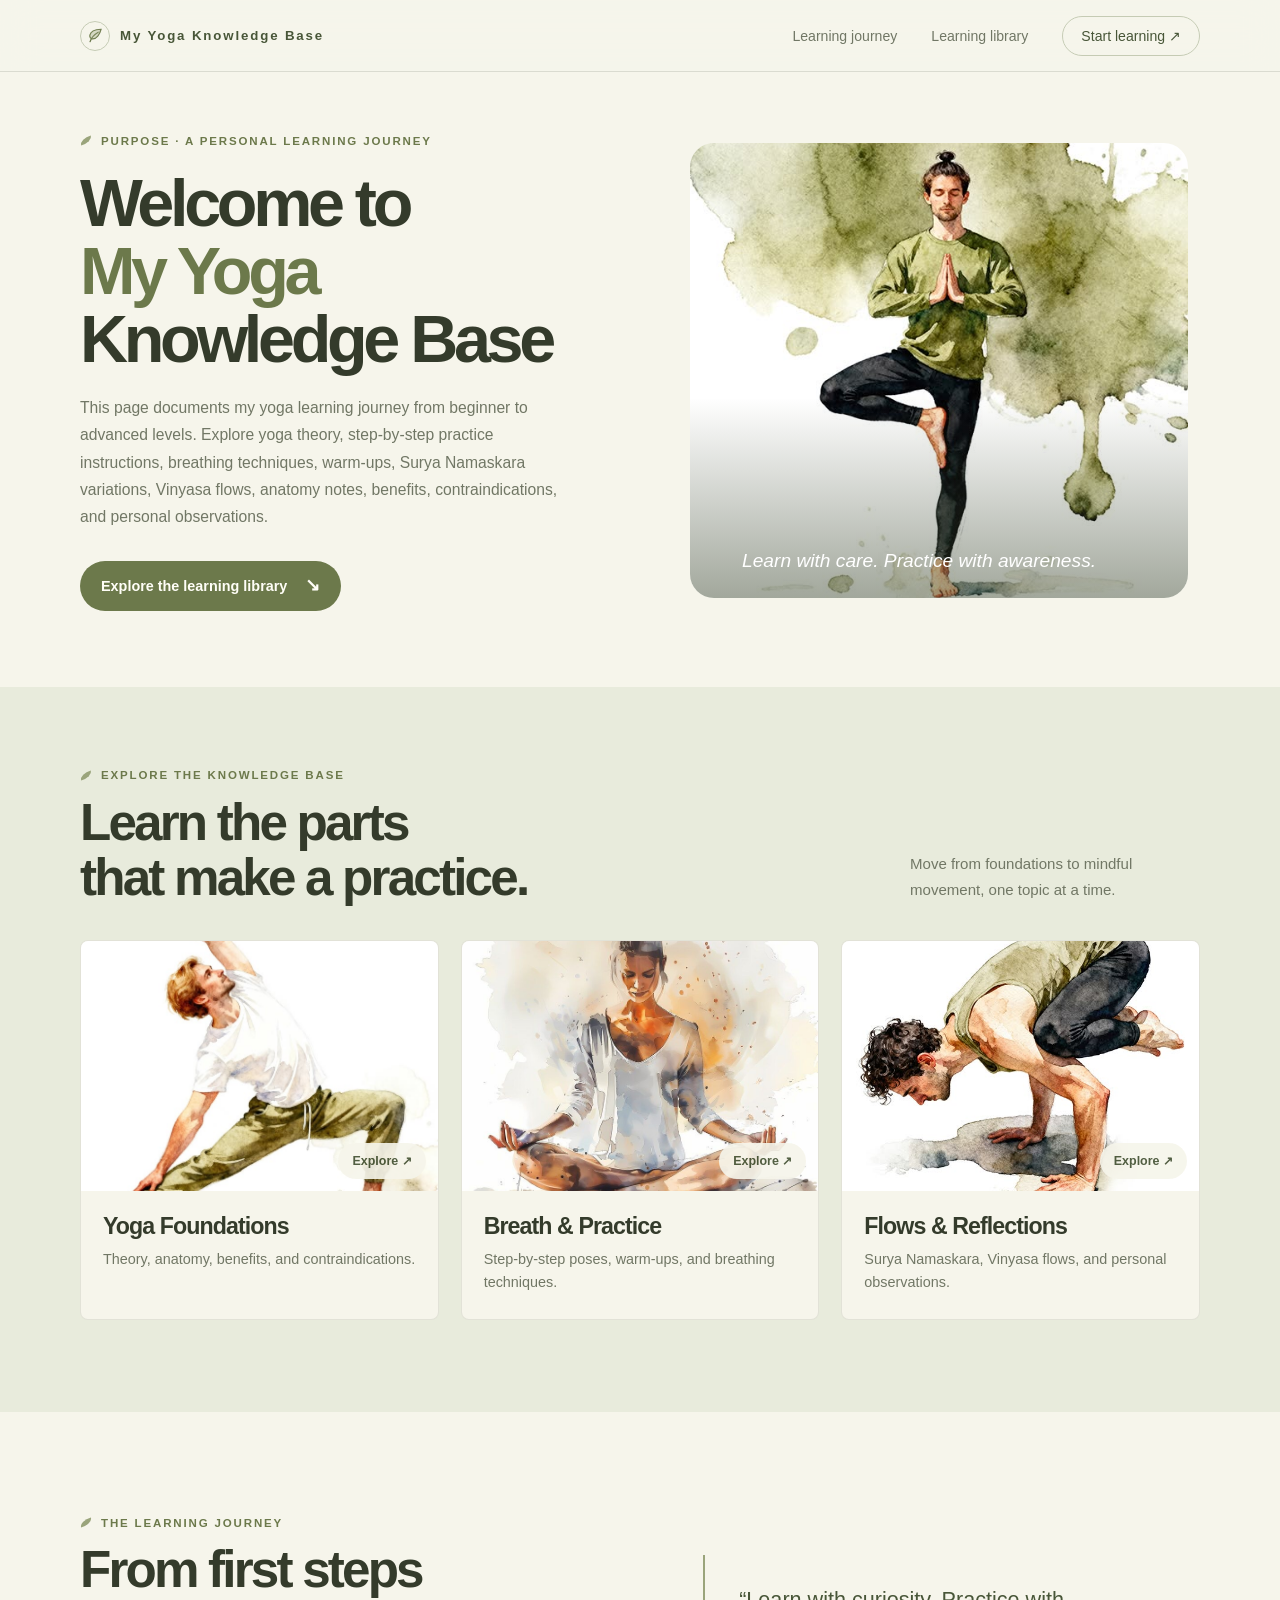
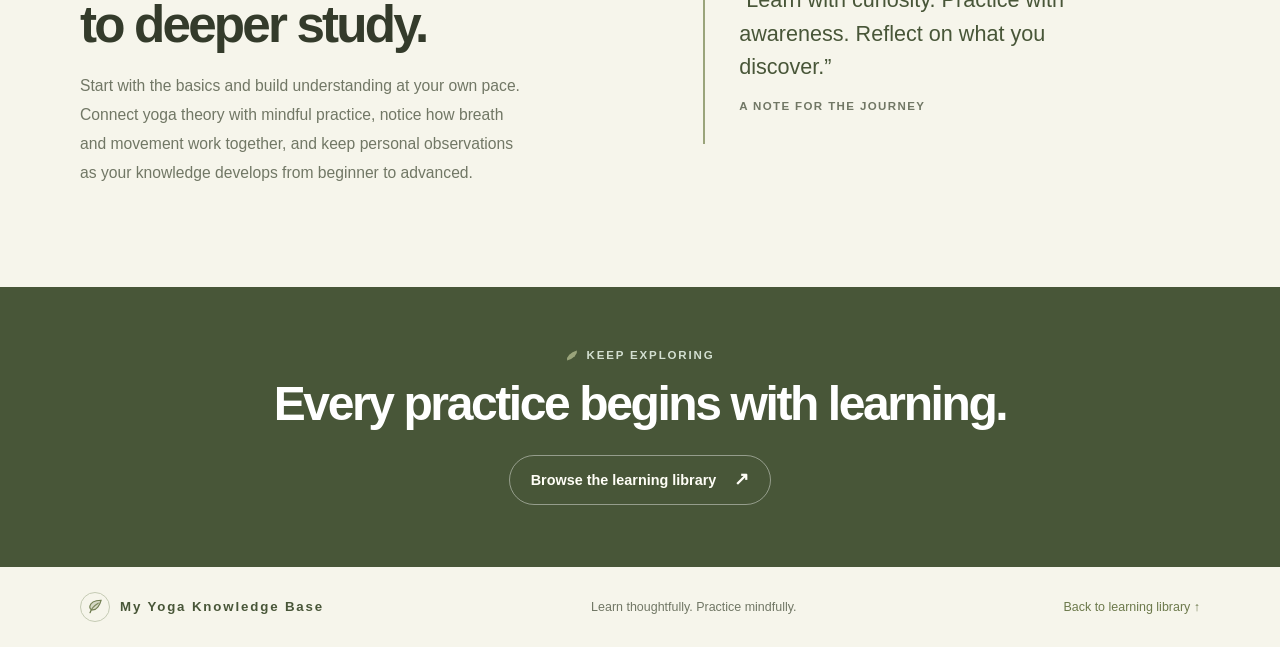
==== index.html @ be5f1015 "updated the foundation" ====
<!DOCTYPE html>
<html lang="en">
<head>
  <meta charset="UTF-8">
  <meta name="viewport" content="width=device-width, initial-scale=1">
  <meta name="theme-color" content="#f6f5eb">
  <meta name="description" content="Explore My Yoga Knowledge Base: a personal yoga learning journey from beginner to advanced, with theory, practice, breathwork, flows, anatomy, and reflections.">
  <title>Welcome to My Yoga Knowledge Base</title>
  <style>
    :root {
      color-scheme: light;
      --paper: #f6f5eb;
      --ink: #343b2b;
      --muted: #717765;
      --green: #6c794b;
      --green-dark: #485638;
      --sage: #e8ebdc;
      --clay: #9aa47b;
      --line: rgba(52, 59, 43, .14);
      --sans: -apple-system, BlinkMacSystemFont, "Segoe UI", sans-serif;
      --serif: var(--sans);
    }

    * {
      box-sizing: border-box;
    }

    html {
      scroll-behavior: smooth;
      scroll-padding-top: 88px;
    }

    body {
      margin: 0;
      background: var(--paper);
      color: var(--ink);
      font-family: var(--sans);
      -webkit-font-smoothing: antialiased;
    }

    a {
      color: inherit;
    }

    .wrap {
      width: min(1120px, calc(100% - 48px));
      margin-inline: auto;
    }

    .site-header {
      position: sticky;
      z-index: 10;
      top: 0;
      display: flex;
      width: 100%;
      min-height: 72px;
      align-items: center;
      justify-content: space-between;
      padding-inline: max(24px, calc((100% - 1120px) / 2));
      border-bottom: 1px solid var(--line);
      background: rgba(246, 245, 235, .9);
      backdrop-filter: blur(18px);
    }

    .brand {
      display: inline-flex;
      align-items: center;
      gap: 10px;
      color: var(--green-dark);
      font-size: .83rem;
      font-weight: 700;
      letter-spacing: .14em;
      text-decoration: none;
    }

    .brand-mark {
      display: grid;
      width: 30px;
      height: 30px;
      place-items: center;
      border: 1px solid #c5cbb4;
      border-radius: 50%;
      color: var(--green);
    }

    .brand-mark svg {
      width: 17px;
      height: 17px;
      fill: currentColor;
    }

    .site-nav {
      display: flex;
      align-items: center;
      gap: 34px;
      color: var(--muted);
      font-size: .88rem;
    }

    .site-nav a {
      text-decoration: none;
      transition: color .2s ease;
    }

    .site-nav a:hover,
    .site-nav a:focus-visible {
      color: var(--green);
    }

    .site-nav .nav-cta {
      padding: 11px 18px;
      border: 1px solid #c5cbb4;
      border-radius: 99px;
      color: var(--green-dark);
    }

    .hero {
      display: grid;
      min-height: 590px;
      grid-template-columns: 1fr 1fr;
      align-items: center;
      gap: 50px;
      padding-block: 58px 76px;
    }

    .eyebrow {
      display: inline-flex;
      align-items: center;
      gap: 9px;
      color: var(--green);
      font-size: .72rem;
      font-weight: 700;
      letter-spacing: .16em;
      text-transform: uppercase;
    }

    .eyebrow::before {
      width: 12px;
      height: 7px;
      border-radius: 100% 0 100% 0;
      background: var(--clay);
      content: "";
      transform: rotate(-15deg);
    }

    h1,
    h2,
    h3,
    p {
      margin-top: 0;
    }

    .hero h1 {
      max-width: 620px;
      margin: 22px 0 20px;
      font-family: var(--serif);
      font-size: clamp(2.8rem, 5.2vw, 4.4rem);
      font-weight: 600;
      letter-spacing: -.065em;
      line-height: 1.02;
    }

    .hero h1 em {
      color: var(--green);
      font-style: normal;
      font-weight: 600;
    }

    .hero-copy {
      max-width: 500px;
      margin-bottom: 30px;
      color: var(--muted);
      font-size: .98rem;
      line-height: 1.75;
    }

    .button {
      display: inline-flex;
      min-height: 50px;
      align-items: center;
      justify-content: center;
      gap: 18px;
      padding: 0 21px;
      border-radius: 99px;
      background: var(--green);
      color: #fffef7;
      font-size: .9rem;
      font-weight: 600;
      text-decoration: none;
      transition: background .2s ease, transform .2s ease;
    }

    .button:hover,
    .button:focus-visible {
      transform: translateY(-2px);
      background: var(--green-dark);
    }

    .button span {
      font-size: 1.1rem;
      line-height: 1;
    }

    .hero-visual {
      position: relative;
      min-height: 455px;
      isolation: isolate;
    }

    .hero-photo {
      position: absolute;
      inset: 0 12px 0 25px;
      overflow: hidden;
      border-radius: 24px;
      background: #e8ebdc;
    }

    .hero-photo img {
      display: block;
      width: 100%;
      height: 100%;
      object-fit: cover;
      object-position: center;
    }

    .photo-wash {
      position: absolute;
      inset: 0;
      background: linear-gradient(180deg, transparent 56%, rgba(52, 64, 39, .46));
    }

    .photo-note {
      position: absolute;
      right: 0;
      bottom: 26px;
      left: 52px;
      color: white;
      font-family: var(--serif);
      font-size: 1.2rem;
      font-style: italic;
    }

    .practices {
      padding-block: 78px 92px;
      background: var(--sage);
      scroll-margin-top: 24px;
    }

    .practices .section-heading,
    .practices .practice-card {
      transition: opacity .65s ease, transform .65s cubic-bezier(.2, .7, .2, 1), box-shadow .25s ease;
    }

    .js .practices:not(.is-visible) .section-heading,
    .js .practices:not(.is-visible) .practice-card {
      opacity: 0;
      transform: translateY(22px);
    }

    .practices.is-visible .section-heading,
    .practices.is-visible .practice-card {
      opacity: 1;
      transform: translateY(0);
    }

    .practices.is-visible .practice-card:nth-child(2) {
      transition-delay: .08s;
    }

    .practices.is-visible .practice-card:nth-child(3) {
      transition-delay: .16s;
    }

    .section-heading {
      display: flex;
      align-items: end;
      justify-content: space-between;
      gap: 24px;
      margin-bottom: 34px;
    }

    .section-heading h2,
    .about h2 {
      margin: 12px 0 0;
      font-family: var(--serif);
      font-size: clamp(2.2rem, 4vw, 3.2rem);
      font-weight: 600;
      letter-spacing: -.055em;
      line-height: 1.08;
    }

    .section-heading > p {
      max-width: 290px;
      margin-bottom: 3px;
      color: var(--muted);
      font-size: .94rem;
      line-height: 1.7;
    }

    .practice-grid {
      display: grid;
      grid-template-columns: repeat(3, 1fr);
      gap: 22px;
    }

    .practice-card {
      overflow: hidden;
      border: 1px solid rgba(52, 59, 43, .1);
      border-radius: 8px;
      background: var(--paper);
      transition: transform .25s ease, box-shadow .25s ease;
    }

    .practice-card:hover {
      transform: translateY(-4px);
      box-shadow: 0 14px 34px rgba(52, 59, 43, .1);
    }

    .practice-image {
      position: relative;
      height: 250px;
      overflow: hidden;
      background: #e3e7d8;
    }

    .practice-select {
      display: block;
      width: 100%;
      height: 100%;
      padding: 0;
      border: 0;
      background: transparent;
      cursor: pointer;
    }

    .practice-select img {
      display: block;
      width: 100%;
      height: 100%;
      object-fit: cover;
      transition: transform .4s ease, opacity .4s ease;
    }

    .practice-card:hover .practice-select img,
    .practice-select:focus-visible img {
      transform: scale(1.04);
    }

    .practice-select::after {
      position: absolute;
      right: 12px;
      bottom: 12px;
      display: inline-flex;
      height: 36px;
      align-items: center;
      padding-inline: 14px;
      border-radius: 99px;
      background: rgba(246, 245, 235, .97);
      color: var(--green-dark);
      content: "Explore  ↗";
      font-size: .78rem;
      font-weight: 600;
      opacity: .94;
      transition: opacity .2s ease, transform .2s ease;
    }

    .practice-card:hover .practice-select::after,
    .practice-select:focus-visible::after {
      opacity: 1;
    }

    .practice-reader[hidden] {
      display: none;
    }

    .practice-reader {
      height: min(68vh, 480px);
      min-height: 360px;
      overflow: auto;
      border: 1px solid rgba(52, 59, 43, .14);
      border-radius: 12px;
      background: var(--paper);
      box-shadow: 0 20px 55px rgba(52, 59, 43, .08);
      scroll-margin-top: 20px;
      scrollbar-color: #aeb995 transparent;
      scrollbar-width: thin;
    }

    .reader-header {
      position: sticky;
      z-index: 1;
      top: 0;
      display: flex;
      min-height: 88px;
      align-items: center;
      gap: 16px;
      padding: 12px 22px;
      border-bottom: 1px solid var(--line);
      background: rgba(246, 245, 235, .96);
      backdrop-filter: blur(16px);
    }

    .reader-progress {
      position: absolute;
      right: 0;
      bottom: 0;
      left: 0;
      height: 3px;
      overflow: hidden;
      background: var(--sage);
    }

    .reader-progress span {
      display: block;
      width: 0;
      height: 100%;
      background: var(--green);
      transition: width .45s cubic-bezier(.2, .7, .2, 1);
    }

    .reader-thumb {
      width: 76px;
      height: 58px;
      flex: 0 0 auto;
      overflow: hidden;
      border-radius: 8px;
      background: var(--sage);
      object-fit: cover;
      transition: opacity .3s ease, transform .3s ease;
    }

    .reader-thumb.is-changing {
      animation: thumbnail-arrive .45s cubic-bezier(.2, .7, .2, 1) both;
    }

    .reader-heading {
      min-width: 0;
      flex: 1;
    }

    .reader-heading p {
      margin: 0 0 4px;
      color: var(--muted);
      font-size: .73rem;
      letter-spacing: .08em;
      text-transform: uppercase;
    }

    .reader-heading h3 {
      overflow: hidden;
      margin: 0;
      font-size: 1.08rem;
      font-weight: 600;
      letter-spacing: -.035em;
      text-overflow: ellipsis;
      white-space: nowrap;
    }

    .reader-close,
    .reader-nav-button {
      display: inline-flex;
      min-height: 42px;
      align-items: center;
      justify-content: center;
      gap: 9px;
      padding: 0 15px;
      border: 1px solid #c5cbb4;
      border-radius: 99px;
      background: transparent;
      color: var(--green-dark);
      cursor: pointer;
      font: inherit;
      font-size: .84rem;
      font-weight: 600;
      transition: background .2s ease, border-color .2s ease, color .2s ease;
    }

    .reader-close:hover,
    .reader-nav-button:hover:not(:disabled) {
      border-color: var(--green);
      background: var(--green);
      color: white;
    }

    .reader-content {
      max-width: 720px;
      min-height: 400px;
      margin-inline: auto;
      padding: clamp(32px, 6vw, 72px);
    }

    .reader-content[hidden],
    .foundation-lesson[hidden] {
      display: none;
    }

    .reader-content.is-changing {
      animation: reader-enter .45s ease both;
    }

    .foundation-lesson {
      padding: clamp(24px, 5vw, 54px);
    }

    .foundation-intro {
      max-width: 760px;
      margin: 0 auto 34px;
      text-align: center;
    }

    .foundation-intro h2 {
      margin: 12px 0;
      font-size: clamp(2rem, 4vw, 3rem);
      letter-spacing: -.06em;
    }

    .foundation-intro > p {
      margin: 0 auto;
      color: var(--muted);
      line-height: 1.75;
    }

    .harmony-visual {
      position: relative;
      display: grid;
      max-width: 760px;
      gap: 12px;
      margin: 0 auto 42px;
      padding: 22px;
      overflow: hidden;
      border: 1px solid var(--line);
      border-radius: 14px;
      background: linear-gradient(135deg, #f8f7ef, #edf0e3);
    }

    .harmony-visual::before,
    .harmony-visual::after {
      position: absolute;
      top: 50%;
      right: 12%;
      width: 20%;
      height: 1px;
      background: #a6b08c;
      content: "";
      transform: rotate(12deg);
      transform-origin: right;
      opacity: .7;
    }

    .harmony-visual::after {
      transform: rotate(-12deg);
    }

    .harmony-label {
      position: relative;
      z-index: 1;
      display: flex;
      min-height: 54px;
      align-items: center;
      gap: 13px;
      padding: 10px 15px;
      border: 1px solid rgba(108, 121, 75, .16);
      border-radius: 9px;
      background: rgba(246, 245, 235, .92);
      animation: harmony-arrive .55s cubic-bezier(.2, .7, .2, 1) both;
    }

    .harmony-label:nth-child(2) {
      animation-delay: .1s;
    }

    .harmony-label:nth-child(3) {
      animation-delay: .2s;
    }

    .harmony-dot {
      width: 10px;
      height: 10px;
      flex: 0 0 auto;
      border-radius: 50%;
      background: var(--green);
      box-shadow: 0 0 0 5px rgba(108, 121, 75, .12);
    }

    .harmony-label:nth-child(2) .harmony-dot {
      background: #929b6d;
    }

    .harmony-label:nth-child(3) .harmony-dot {
      background: #b0926c;
    }

    .harmony-label strong {
      min-width: 86px;
      color: var(--green-dark);
    }

    .harmony-label span:last-child {
      color: var(--muted);
      font-size: .9rem;
    }

    .foundation-copy {
      max-width: 760px;
      margin: 0 auto 38px;
    }

    .foundation-copy h3,
    .union-heading {
      margin: 0 0 12px;
      font-size: 1.25rem;
      letter-spacing: -.035em;
    }

    .foundation-copy p {
      color: var(--muted);
      line-height: 1.75;
    }

    .foundation-copy ul {
      display: grid;
      grid-template-columns: repeat(2, minmax(0, 1fr));
      gap: 10px;
      margin: 16px 0 0;
      padding: 0;
      list-style: none;
    }

    .foundation-copy li {
      padding: 12px 14px;
      border: 1px solid var(--line);
      border-radius: 8px;
      color: var(--green-dark);
      background: rgba(232, 235, 220, .5);
      font-size: .92rem;
    }

    .definition-section {
      max-width: 760px;
      margin: 0 auto;
      padding-top: 30px;
      border-top: 1px solid var(--line);
    }

    .definition-tabs {
      display: flex;
      flex-wrap: wrap;
      gap: 8px;
      margin-block: 18px;
    }

    .definition-tab {
      min-height: 40px;
      padding: 0 16px;
      border: 1px solid #c5cbb4;
      border-radius: 99px;
      background: transparent;
      color: var(--green-dark);
      cursor: pointer;
      font: inherit;
      font-size: .85rem;
      font-weight: 600;
      transition: background .2s ease, color .2s ease, border-color .2s ease;
    }

    .definition-tab[aria-selected="true"] {
      border-color: var(--green-dark);
      background: var(--green-dark);
      color: white;
    }

    .definition-panel {
      min-height: 112px;
      padding: 22px;
      border-left: 3px solid var(--green);
      border-radius: 0 10px 10px 0;
      background: var(--sage);
    }

    .definition-panel.is-changing {
      animation: reader-enter .35s ease both;
    }

    .definition-panel h4 {
      margin: 0 0 8px;
      color: var(--green-dark);
      font-size: .78rem;
      letter-spacing: .1em;
      text-transform: uppercase;
    }

    .definition-panel blockquote {
      margin: 0;
      font-size: clamp(1.05rem, 2.5vw, 1.35rem);
      font-weight: 500;
      line-height: 1.55;
    }

    .universal-definition {
      max-width: 760px;
      margin: 32px auto 0;
      padding: 24px;
      border-radius: 12px;
      background: var(--green-dark);
      color: white;
    }

    .universal-definition h3 {
      margin: 0 0 10px;
      color: #dce3cc;
      font-size: .78rem;
      letter-spacing: .1em;
      text-transform: uppercase;
    }

    .universal-definition blockquote {
      margin: 0;
      font-size: 1.05rem;
      line-height: 1.7;
    }

    .foundation-closing {
      max-width: 760px;
      margin: 24px auto 0;
      color: var(--muted);
      line-height: 1.75;
      text-align: center;
    }

    .foundation-closing strong {
      display: block;
      margin-top: 8px;
      color: var(--green-dark);
      font-size: 1.04rem;
    }

    .history-section {
      max-width: 760px;
      margin: 48px auto 0;
      padding-top: 34px;
      border-top: 1px solid var(--line);
    }

    .history-intro {
      margin-bottom: 26px;
    }

    .history-intro h3 {
      margin: 12px 0;
      font-size: clamp(1.7rem, 3.5vw, 2.4rem);
      letter-spacing: -.055em;
    }

    .history-intro p,
    .history-period p {
      color: var(--muted);
      line-height: 1.75;
    }

    .history-timeline {
      position: relative;
      display: grid;
      gap: 12px;
      margin: 0;
      padding: 0;
      list-style: none;
    }

    .history-timeline::before {
      position: absolute;
      top: 24px;
      bottom: 24px;
      left: 17px;
      width: 1px;
      background: #c5cbb4;
      content: "";
    }

    .history-period {
      position: relative;
      display: grid;
      grid-template-columns: 35px minmax(0, 1fr);
      gap: 14px;
      animation: harmony-arrive .45s ease both;
    }

    .history-period:nth-child(2) {
      animation-delay: .06s;
    }

    .history-period:nth-child(3) {
      animation-delay: .12s;
    }

    .history-period:nth-child(4) {
      animation-delay: .18s;
    }

    .history-period:nth-child(5) {
      animation-delay: .24s;
    }

    .history-period:nth-child(6) {
      animation-delay: .3s;
    }

    .history-period:nth-child(7) {
      animation-delay: .36s;
    }

    .history-marker {
      z-index: 1;
      display: grid;
      width: 35px;
      height: 35px;
      place-items: center;
      border: 1px solid #c5cbb4;
      border-radius: 50%;
      background: var(--paper);
      color: var(--green-dark);
      font-size: .73rem;
      font-weight: 700;
    }

    .history-period > div:last-child {
      padding: 4px 0 16px;
    }

    .history-period h4 {
      margin: 0 0 6px;
      font-size: 1rem;
      letter-spacing: -.02em;
    }

    .history-period time {
      display: block;
      margin-bottom: 7px;
      color: var(--green);
      font-size: .75rem;
      font-weight: 700;
      letter-spacing: .04em;
    }

    .history-period p {
      margin: 0;
      font-size: .9rem;
    }

    .history-summary {
      margin-top: 24px;
      padding: 22px;
      border-left: 3px solid var(--green);
      border-radius: 0 10px 10px 0;
      background: var(--sage);
    }

    .history-summary h3 {
      margin: 0 0 10px;
      color: var(--green-dark);
      font-size: .77rem;
      letter-spacing: .1em;
      text-transform: uppercase;
    }

    .history-summary blockquote {
      margin: 0;
      font-size: 1rem;
      font-weight: 500;
      line-height: 1.7;
    }

    .history-quote {
      margin: 18px 0 0;
      color: var(--green-dark);
      font-size: .94rem;
      font-style: italic;
      line-height: 1.7;
      text-align: center;
    }

    .why-yoga {
      max-width: 760px;
      margin: 48px auto 0;
      padding-top: 34px;
      border-top: 1px solid var(--line);
    }

    .why-yoga-intro {
      margin-bottom: 24px;
    }

    .why-yoga-intro h3 {
      margin: 12px 0;
      font-size: clamp(1.7rem, 3.5vw, 2.4rem);
      letter-spacing: -.055em;
    }

    .why-yoga-purpose {
      margin: 0;
      padding: 18px 20px;
      border-left: 3px solid var(--green);
      border-radius: 0 10px 10px 0;
      background: var(--sage);
      color: var(--green-dark);
      font-size: 1rem;
      line-height: 1.7;
    }

    .benefit-grid {
      display: grid;
      grid-template-columns: repeat(2, minmax(0, 1fr));
      gap: 14px;
      margin-top: 22px;
    }

    .benefit-card {
      min-height: 174px;
      padding: 20px;
      border: 1px solid var(--line);
      border-radius: 10px;
      background: rgba(232, 235, 220, .45);
      animation: harmony-arrive .45s ease both;
    }

    .benefit-card:nth-child(2) { animation-delay: .08s; }
    .benefit-card:nth-child(3) { animation-delay: .16s; }
    .benefit-card:nth-child(4) { animation-delay: .24s; }
    .benefit-card:nth-child(5) { animation-delay: .32s; }

    .benefit-card h4 {
      display: flex;
      align-items: center;
      gap: 11px;
      margin: 0 0 12px;
      color: var(--green-dark);
      font-size: 1rem;
      letter-spacing: -.02em;
    }

    .benefit-icon {
      display: grid;
      width: 36px;
      height: 36px;
      flex: 0 0 auto;
      place-items: center;
      border-radius: 50%;
      background: rgba(108, 121, 75, .12);
      font-size: 1.15rem;
    }

    .benefit-card p {
      margin: 0;
      color: var(--muted);
      font-size: .88rem;
      line-height: 1.7;
    }

    .safety-guidelines {
      max-width: 760px;
      margin: 48px auto 0;
      padding-top: 34px;
      border-top: 1px solid var(--line);
    }

    .safety-guidelines h3 {
      margin: 12px 0 0;
      font-size: clamp(1.7rem, 3.5vw, 2.4rem);
      letter-spacing: -.055em;
    }

    .safety-card {
      min-height: 0;
    }

    .safety-card.stop-guideline {
      border-color: #e4d3c6;
      background: #f3eae2;
    }

    .safety-card.stop-guideline h4 {
      color: #805a42;
    }

    .safety-card ul {
      display: grid;
      gap: 9px;
      margin: 0;
      padding-left: 20px;
      color: var(--muted);
      font-size: .88rem;
      line-height: 1.6;
    }

    .misconceptions {
      max-width: 760px;
      margin: 48px auto 0;
      padding-top: 34px;
      border-top: 1px solid var(--line);
    }

    .misconceptions-intro {
      margin-bottom: 22px;
    }

    .misconceptions-intro h3 {
      margin: 12px 0;
      font-size: clamp(1.7rem, 3.5vw, 2.4rem);
      letter-spacing: -.055em;
    }

    .misconceptions-intro p {
      margin-bottom: 0;
      color: var(--muted);
      line-height: 1.75;
    }

    .misconception-list {
      display: grid;
      gap: 10px;
      margin: 0;
      padding: 0;
      list-style: none;
    }

    .misconception-item {
      display: grid;
      gap: 11px;
      padding: 16px;
      border: 1px solid var(--line);
      border-radius: 10px;
      background: rgba(232, 235, 220, .35);
      animation: harmony-arrive .45s ease both;
    }

    .misconception-item:nth-child(2) { animation-delay: .05s; }
    .misconception-item:nth-child(3) { animation-delay: .1s; }
    .misconception-item:nth-child(4) { animation-delay: .15s; }
    .misconception-item:nth-child(5) { animation-delay: .2s; }
    .misconception-item:nth-child(6) { animation-delay: .25s; }
    .misconception-item:nth-child(7) { animation-delay: .3s; }
    .misconception-item:nth-child(8) { animation-delay: .35s; }

    .misconception-line {
      display: grid;
      grid-template-columns: 26px minmax(0, 1fr);
      align-items: start;
      gap: 10px;
      font-size: .9rem;
      line-height: 1.65;
    }

    .misconception-line strong {
      color: var(--ink);
    }

    .misconception-line p {
      margin: 0;
      color: var(--muted);
    }

    .misconception-mark {
      display: grid;
      width: 23px;
      height: 23px;
      place-items: center;
      border-radius: 50%;
      font-size: .9rem;
      font-weight: 700;
      line-height: 1;
    }

    .misconception-mark.no {
      background: #f0e7dc;
      color: #966c50;
    }

    .misconception-mark.yes {
      background: #e2e8d7;
      color: var(--green-dark);
    }

    .beautiful-truth {
      margin: 24px 0 0;
      padding: 22px;
      border-radius: 12px;
      background: var(--green-dark);
      color: white;
    }

    .beautiful-truth h4 {
      margin: 0 0 10px;
      color: #dce3cc;
      font-size: .77rem;
      letter-spacing: .1em;
      text-transform: uppercase;
    }

    .beautiful-truth blockquote {
      margin: 0;
      font-size: 1rem;
      font-weight: 500;
      line-height: 1.7;
    }

    .beginner-message {
      margin: 18px 0 0;
      padding: 18px 20px;
      border-left: 3px solid var(--green);
      border-radius: 0 10px 10px 0;
      background: var(--sage);
      color: var(--green-dark);
      font-size: .92rem;
      line-height: 1.75;
    }

    @keyframes harmony-arrive {
      from {
        opacity: 0;
        transform: translateX(-18px);
      }

      to {
        opacity: 1;
        transform: translateX(0);
      }
    }

    .reader-content h3 {
      margin: 14px 0 18px;
      font-size: clamp(2.2rem, 5vw, 3.8rem);
      font-weight: 600;
      letter-spacing: -.07em;
      line-height: 1;
    }

    .reader-description {
      max-width: 560px;
      margin-bottom: 30px;
      color: var(--muted);
      font-size: 1.12rem;
      line-height: 1.8;
    }

    .reader-note {
      padding-top: 22px;
      border-top: 1px solid var(--line);
      color: var(--green-dark);
      font-size: .92rem;
      line-height: 1.75;
    }

    .reader-note strong {
      display: block;
      margin-bottom: 5px;
    }

    .reader-controls {
      display: flex;
      align-items: center;
      justify-content: space-between;
      gap: 12px;
      margin-top: 38px;
    }

    .reader-nav-button:disabled {
      cursor: not-allowed;
      opacity: .42;
    }

    .reader-nav-button.next {
      border-color: var(--green);
      background: var(--green);
      color: white;
    }

    .reader-nav-button.next:hover {
      background: var(--green-dark);
    }

    @keyframes reader-enter {
      from {
        opacity: 0;
        transform: translateY(10px);
      }

      to {
        opacity: 1;
        transform: translateY(0);
      }
    }

    @keyframes thumbnail-arrive {
      from {
        opacity: .35;
        transform: scale(1.45);
      }

      to {
        opacity: 1;
        transform: scale(1);
      }
    }

    .practice-text {
      padding: 22px 22px 24px;
    }

    .practice-text h3 {
      margin-bottom: 8px;
      font-family: var(--serif);
      font-size: 1.45rem;
      font-weight: 600;
      letter-spacing: -.04em;
    }

    .practice-text p {
      margin-bottom: 0;
      color: var(--muted);
      font-size: .9rem;
      line-height: 1.65;
    }

    .about {
      display: grid;
      grid-template-columns: .9fr 1fr;
      align-items: center;
      gap: 100px;
      padding-block: 100px;
    }

    .about h2 {
      max-width: 400px;
      margin-bottom: 18px;
    }

    .about-copy {
      max-width: 440px;
      margin-bottom: 0;
      color: var(--muted);
      font-size: .98rem;
      line-height: 1.85;
    }

    .about-note {
      position: relative;
      padding: 28px 30px 28px 34px;
      border-left: 2px solid var(--clay);
      color: var(--green-dark);
      font-family: var(--serif);
      font-size: 1.35rem;
      font-weight: 500;
      line-height: 1.55;
    }

    .about-note span {
      display: block;
      margin-top: 14px;
      color: var(--muted);
      font-family: var(--sans);
      font-size: .72rem;
      font-weight: 600;
      letter-spacing: .12em;
      text-transform: uppercase;
    }

    .closing {
      padding: 58px 24px 62px;
      background: var(--green-dark);
      color: white;
      text-align: center;
    }

    .closing .eyebrow {
      color: #d3dfd1;
    }

    .closing h2 {
      margin: 13px 0 24px;
      font-family: var(--serif);
      font-size: clamp(2rem, 4vw, 3rem);
      font-weight: 600;
      letter-spacing: -.05em;
    }

    .closing .button {
      border: 1px solid rgba(255, 255, 255, .42);
      background: transparent;
    }

    .closing .button:hover,
    .closing .button:focus-visible {
      background: rgba(255, 255, 255, .1);
    }

    .site-footer {
      display: flex;
      min-height: 80px;
      align-items: center;
      justify-content: space-between;
      gap: 20px;
      color: var(--muted);
      font-size: .78rem;
    }

    .site-footer p {
      margin: 0;
    }

    .footer-link {
      color: var(--green);
      text-decoration: none;
    }

    :focus-visible {
      outline: 3px solid #889466;
      outline-offset: 4px;
    }

    @media (max-width: 760px) {
      .wrap {
        width: min(100% - 36px, 560px);
      }

      .site-header {
        width: 100%;
        min-height: 72px;
        margin-inline: 0;
        padding-inline: 18px;
      }

      .site-nav {
        gap: 17px;
        font-size: .82rem;
      }

      .site-nav .nav-cta {
        padding: 9px 13px;
      }

      .hero {
        min-height: 0;
        grid-template-columns: 1fr;
        gap: 34px;
        padding-block: 60px 66px;
      }

      .hero h1 {
        max-width: 560px;
        font-size: clamp(2.6rem, 10.5vw, 4rem);
      }

      .hero-visual {
        min-height: min(112vw, 480px);
      }

      .hero-photo {
        inset-inline: 20px;
      }

      .practices {
        padding-block: 64px;
      }

      .section-heading {
        display: block;
      }

      .section-heading > p {
        margin-top: 14px;
      }

      .practice-grid {
        grid-template-columns: 1fr;
        gap: 16px;
      }

      .practice-card {
        display: grid;
        grid-template-columns: minmax(110px, .75fr) 1fr;
      }

      .practice-image {
        height: 100%;
        min-height: 150px;
      }

      .reader-header {
        gap: 11px;
        padding-inline: 12px;
      }

      .reader-thumb {
        width: 58px;
        height: 50px;
      }

      .reader-close {
        min-height: 38px;
        padding-inline: 11px;
        font-size: .76rem;
      }

      .reader-content {
        min-height: 350px;
      }

      .practice-text {
        align-self: center;
        padding: 18px;
      }

      .about {
        grid-template-columns: 1fr;
        gap: 28px;
        padding-block: 72px;
      }
    }

    @media (max-width: 430px) {
      .brand {
        gap: 7px;
        font-size: .72rem;
        letter-spacing: .1em;
      }

      .site-nav {
        gap: 12px;
        font-size: .76rem;
      }

      .site-nav a:first-child {
        display: none;
      }

      .site-nav .nav-cta {
        padding: 8px 11px;
      }

      .practice-card {
        grid-template-columns: 112px 1fr;
      }

      .practice-text {
        padding: 15px;
      }

      .practice-text h3 {
        font-size: 1.25rem;
      }

      .practice-text p {
        font-size: .82rem;
      }

      .practice-reader {
        height: min(62vh, 450px);
        min-height: 350px;
      }

      .reader-heading h3 {
        font-size: .95rem;
      }

      .reader-heading p {
        font-size: .64rem;
      }

      .reader-controls {
        gap: 8px;
      }

      .benefit-grid {
        grid-template-columns: 1fr;
      }

      .foundation-copy ul {
        grid-template-columns: 1fr;
      }

      .harmony-visual {
        padding: 14px;
      }

      .harmony-label {
        gap: 10px;
        padding-inline: 11px;
      }

      .harmony-label strong {
        min-width: 74px;
        font-size: .87rem;
      }

      .harmony-label span:last-child {
        font-size: .8rem;
      }

      .definition-tab {
        padding-inline: 12px;
        font-size: .79rem;
      }

      .reader-nav-button {
        min-height: 40px;
        padding-inline: 11px;
        font-size: .76rem;
      }

      .site-footer {
        min-height: 76px;
        font-size: .7rem;
      }
    }

    @media (prefers-reduced-motion: reduce) {
      *,
      *::before,
      *::after {
        scroll-behavior: auto !important;
        transition-duration: .01ms !important;
      }
    }

    @media (prefers-reduced-motion: reduce) {
      .reader-content {
        animation: none;
      }

      .reader-thumb {
        animation: none !important;
      }

      .harmony-label,
      .harmony-label:nth-child(2),
      .harmony-label:nth-child(3),
      .history-period,
      .history-period:nth-child(n),
      .benefit-card,
      .benefit-card:nth-child(n),
      .misconception-item,
      .misconception-item:nth-child(n),
      .definition-panel.is-changing {
        animation: none;
      }
    }
  </style>
  <script>
    document.documentElement.classList.add("js");
  </script>
</head>
<body>
  <header class="site-header wrap">
    <a class="brand" href="#" aria-label="My Yoga Knowledge Base home">
      <span class="brand-mark" aria-hidden="true">
        <svg viewBox="0 0 24 24"><path d="M19.8 3.2C11.3 3.5 5.2 6.2 4.1 11.6c-.6 2.8 1.3 5.1 4 5.1 5.2 0 9.9-6.1 11.7-13.5ZM4.3 20.8c1.9-6.2 5.6-10.1 11.5-13.5" fill="none" stroke="currentColor" stroke-linecap="round" stroke-width="1.7"/><path d="M19.8 3.2C11.3 3.5 5.2 6.2 4.1 11.6c-.6 2.8 1.3 5.1 4 5.1 5.2 0 9.9-6.1 11.7-13.5Z" fill="#9aa47b" fill-opacity=".35" stroke="none"/></svg>
      </span>
      <span>My Yoga Knowledge Base</span>
    </a>
    <nav class="site-nav" aria-label="Main navigation">
      <a href="#about">Learning journey</a>
      <a href="#practice">Learning library</a>
      <a class="nav-cta" href="#begin">Start learning <span aria-hidden="true">↗</span></a>
    </nav>
  </header>

  <main>
    <section class="hero wrap" aria-labelledby="hero-title">
      <div>
        <span class="eyebrow">Purpose · A personal learning journey</span>
        <h1 id="hero-title">Welcome to<br><em>My Yoga</em><br>Knowledge Base</h1>
        <p class="hero-copy">This page documents my yoga learning journey from beginner to advanced levels. Explore yoga theory, step-by-step practice instructions, breathing techniques, warm-ups, Surya Namaskara variations, Vinyasa flows, anatomy notes, benefits, contraindications, and personal observations.</p>
        <a class="button" href="#practice">Explore the learning library <span aria-hidden="true">↘</span></a>
      </div>
      <div class="hero-visual" aria-label="A quiet moment for mindful movement">
        <div class="hero-photo">
          <img src="images/hero-yoga-illustration.jpg" alt="Illustration of a seated yoga pose surrounded by olive leaves">
          <span class="photo-wash" aria-hidden="true"></span>
          <span class="photo-note">Learn with care. Practice with awareness.</span>
        </div>
      </div>
    </section>

    <section class="practices" id="practice" aria-labelledby="practice-title">
      <div class="wrap">
        <div class="section-heading">
          <div>
            <span class="eyebrow">Explore the knowledge base</span>
            <h2 id="practice-title">Learn the parts<br>that make a practice.</h2>
          </div>
          <p>Move from foundations to mindful movement, one topic at a time.</p>
        </div>
        <div class="practice-grid">
          <article class="practice-card" data-detail="Begin with yoga's guiding ideas and the body's foundations. Explore key concepts, basic anatomy, potential benefits, and contraindications. Use these notes as learning prompts, not as a substitute for personalized medical advice.">
            <div class="practice-image">
              <button class="practice-select" type="button" aria-label="Explore Yoga Foundations" aria-controls="practice-reader" aria-expanded="false">
                <img src="images/vinyasa-flow.jpg" alt="" loading="lazy">
              </button>
            </div>
            <div class="practice-text">
              <h3>Yoga Foundations</h3>
              <p>Theory, anatomy, benefits, and contraindications.</p>
            </div>
          </article>
          <article class="practice-card" data-detail="Build a thoughtful personal practice with clear, step-by-step pose instructions. Learn warm-ups, breathing techniques, alignment cues, and ways to adapt or pause when something does not feel right.">
            <div class="practice-image">
              <button class="practice-select" type="button" aria-label="Explore Breath and Practice" aria-controls="practice-reader" aria-expanded="false">
                <img src="images/hatha-yoga.jpg" alt="" loading="lazy">
              </button>
            </div>
            <div class="practice-text">
              <h3>Breath &amp; Practice</h3>
              <p>Step-by-step poses, warm-ups, and breathing techniques.</p>
            </div>
          </article>
          <article class="practice-card" data-detail="Explore Surya Namaskara variations and Vinyasa flows as linked sequences of movement and breath. Record what you notice in your practice, questions to revisit, and personal observations as your understanding grows.">
            <div class="practice-image">
              <button class="practice-select" type="button" aria-label="Explore Flows and Reflections" aria-controls="practice-reader" aria-expanded="false">
                <img src="images/yin-stillness.jpg" alt="" loading="lazy">
              </button>
            </div>
            <div class="practice-text">
              <h3>Flows &amp; Reflections</h3>
              <p>Surya Namaskara, Vinyasa flows, and personal observations.</p>
            </div>
          </article>
        </div>
        <section class="practice-reader" id="practice-reader" aria-label="Learning topic details" aria-live="polite" hidden>
          <header class="reader-header">
            <img class="reader-thumb" src="" alt="" aria-hidden="true">
            <div class="reader-heading">
              <p class="reader-count">Topic 1 of 3</p>
              <h3 class="reader-title"></h3>
            </div>
            <button class="reader-close" type="button">All topics</button>
            <div class="reader-progress" aria-hidden="true"><span></span></div>
          </header>
          <div class="reader-content">
            <span class="eyebrow">Take your time</span>
            <h3 class="reader-content-title" tabindex="-1"></h3>
            <p class="reader-description"></p>
            <p class="reader-note"><strong>A gentle note</strong><span class="reader-detail"></span></p>
            <div class="reader-controls">
              <button class="reader-nav-button previous" type="button" disabled>← Previous</button>
              <button class="reader-nav-button next" type="button">Next topic →</button>
            </div>
          </div>
          <section class="foundation-lesson" aria-labelledby="foundation-heading" hidden>
            <header class="foundation-intro">
              <span class="eyebrow">Section 1 · Yoga Foundations</span>
              <h2 id="foundation-heading" tabindex="-1">What is Yoga?</h2>
              <p>A beginner-friendly explanation of how body, mind, and emotions can find a shared direction.</p>
            </header>

            <div class="harmony-visual" aria-label="Three parts coming into harmony">
              <div class="harmony-label"><span class="harmony-dot" aria-hidden="true"></span><strong>Body</strong><span>Tired from the day</span></div>
              <div class="harmony-label"><span class="harmony-dot" aria-hidden="true"></span><strong>Mind</strong><span>Worrying about the future</span></div>
              <div class="harmony-label"><span class="harmony-dot" aria-hidden="true"></span><strong>Emotions</strong><span>Holding on to the past</span></div>
            </div>

            <div class="foundation-copy">
              <h3>Finding one direction</h3>
              <p>Imagine your body, mind, and emotions are like three people pulling a rope in different directions. Yoga helps all three move in the same direction. When that happens, you can feel more balanced, healthy, and peaceful.</p>
            </div>

            <div class="foundation-copy">
              <h3>The deeper meaning</h3>
              <p>The word <strong>Yoga</strong> comes from the Sanskrit root <strong>Yuj</strong>, which means <strong>“to join,” “to unite,”</strong> or <strong>“to connect.”</strong></p>
              <p class="union-heading">Yoga is the union of:</p>
              <ul>
                <li>Body and mind</li>
                <li>Breath and movement</li>
                <li>Action and awareness</li>
                <li>Individual self and universal consciousness</li>
              </ul>
            </div>

            <div class="definition-section">
              <h3>One idea, understood in different ways</h3>
              <p class="reader-description">Choose a label to see how the definition grows with the practitioner.</p>
              <div class="definition-tabs" role="tablist" aria-label="Yoga definitions by experience level">
                <button class="definition-tab" id="definition-beginner" type="button" role="tab" aria-selected="true" aria-controls="definition-panel" tabindex="0" data-level="beginner">Beginner</button>
                <button class="definition-tab" id="definition-intermediate" type="button" role="tab" aria-selected="false" aria-controls="definition-panel" tabindex="-1" data-level="intermediate">Intermediate</button>
                <button class="definition-tab" id="definition-advanced" type="button" role="tab" aria-selected="false" aria-controls="definition-panel" tabindex="-1" data-level="advanced">Advanced</button>
              </div>
              <div class="definition-panel" id="definition-panel" role="tabpanel" aria-labelledby="definition-beginner" tabindex="0">
                <h4 class="definition-level">For Beginners</h4>
                <blockquote class="definition-quote">Yoga is learning to move, breathe, and relax better.</blockquote>
              </div>
            </div>

            <aside class="universal-definition">
              <h3>One definition for everyone</h3>
              <blockquote><strong>Yoga is the art and science of living in harmony with yourself and the world around you.</strong></blockquote>
            </aside>

            <p class="foundation-closing">Whether you come to yoga for fitness, stress relief, healing, flexibility, or spiritual growth, the journey begins and ends with the same purpose:<strong>To know yourself better and live more consciously, peacefully, and joyfully.</strong></p>

            <section class="history-section" aria-labelledby="history-heading">
              <header class="history-intro">
                <span class="eyebrow">Origins &amp; evolution</span>
                <h3 id="history-heading">Brief History of Yoga</h3>
                <p>Yoga is an ancient practice that originated in India more than 5,000 years ago. Its history reflects a path that has continued to evolve across generations.</p>
              </header>

              <ol class="history-timeline" aria-label="Yoga through history">
                <li class="history-period">
                  <span class="history-marker" aria-hidden="true">01</span>
                  <div>
                    <time>5000+ years ago</time>
                    <h4>Early Beginnings</h4>
                    <p>Some of the earliest proposed evidence is associated with the Indus Valley Civilization (around 3000–1500 BCE), where seals depict figures in seated poses sometimes interpreted as meditative.</p>
                  </div>
                </li>
                <li class="history-period">
                  <span class="history-marker" aria-hidden="true">02</span>
                  <div>
                    <time>c. 1500 BCE</time>
                    <h4>Vedic Period</h4>
                    <p>Yoga-related ideas appear in the Vedas, among India's oldest sacred texts. Practice was associated with ritual, meditation, and spiritual discipline.</p>
                  </div>
                </li>
                <li class="history-period">
                  <span class="history-marker" aria-hidden="true">03</span>
                  <div>
                    <time>c. 800–300 BCE</time>
                    <h4>Upanishadic Period</h4>
                    <p>The Upanishads developed ideas of inner inquiry, self-discovery, and the relationship between the individual self and universal consciousness.</p>
                  </div>
                </li>
                <li class="history-period">
                  <span class="history-marker" aria-hidden="true">04</span>
                  <div>
                    <time>c. 200 BCE</time>
                    <h4>Classical Yoga</h4>
                    <p>Patanjali's Yoga Sutras became a foundational text. The Eight Limbs of Yoga, or Ashtanga Yoga, describe a structured path for ethical, physical, mental, and spiritual practice.</p>
                  </div>
                </li>
                <li class="history-period">
                  <span class="history-marker" aria-hidden="true">05</span>
                  <div>
                    <time>9th–15th century CE</time>
                    <h4>Hatha Yoga</h4>
                    <p>Hatha Yoga traditions developed practices that gave greater attention to asana (postures), pranayama (breath regulation), and purification practices.</p>
                  </div>
                </li>
                <li class="history-period">
                  <span class="history-marker" aria-hidden="true">06</span>
                  <div>
                    <time>19th–20th century CE</time>
                    <h4>Modern Yoga</h4>
                    <p>Indian teachers including Swami Vivekananda, T. Krishnamacharya, B.K.S. Iyengar, and Pattabhi Jois helped introduce and shape modern yoga around the world.</p>
                  </div>
                </li>
                <li class="history-period">
                  <span class="history-marker" aria-hidden="true">07</span>
                  <div>
                    <time>Today</time>
                    <h4>A Worldwide Practice</h4>
                    <p>People around the world practise yoga for health, fitness, stress management, self-understanding, and spiritual development.</p>
                  </div>
                </li>
              </ol>

              <aside class="history-summary">
                <h3>Yoga journey in one line</h3>
                <blockquote>Yoga began as a path to self-realisation and has evolved into a holistic practice that nurtures the body, mind, and spirit.</blockquote>
              </aside>

              <blockquote class="history-quote">“Yoga is an ancient science of living that helps us unite the body, mind, breath, and spirit.”</blockquote>
            </section>

            <section class="why-yoga" aria-labelledby="why-yoga-heading">
              <header class="why-yoga-intro">
                <span class="eyebrow">Purpose &amp; benefits</span>
                <h3 id="why-yoga-heading">Why Practice Yoga?</h3>
                <blockquote class="why-yoga-purpose"><strong>Practice yoga to maintain a healthy body, a quiet mind, and a balanced lifestyle.</strong></blockquote>
              </header>

              <h4 class="union-heading">Overall Benefits of Yoga</h4>
              <div class="benefit-grid">
                <article class="benefit-card">
                  <h4><span class="benefit-icon" aria-hidden="true">💪</span>Strength</h4>
                  <p>Yoga builds strength by using your own body weight through various poses. It strengthens muscles, joints, and the core, improving overall physical fitness.</p>
                </article>
                <article class="benefit-card">
                  <h4><span class="benefit-icon" aria-hidden="true">🤸</span>Flexibility</h4>
                  <p>Regular practice lengthens and stretches muscles, increasing mobility and reducing stiffness. Greater flexibility can also help prevent injuries.</p>
                </article>
                <article class="benefit-card">
                  <h4><span class="benefit-icon" aria-hidden="true">⚖️</span>Balance</h4>
                  <p>Yoga improves both physical and mental balance. Balancing poses enhance coordination, stability, and body awareness.</p>
                </article>
                <article class="benefit-card">
                  <h4><span class="benefit-icon" aria-hidden="true">🧘</span>Mindfulness</h4>
                  <p>Yoga teaches you to focus on the present moment through conscious movement and breathing. This develops self-awareness, concentration, and inner calm.</p>
                </article>
                <article class="benefit-card">
                  <h4><span class="benefit-icon" aria-hidden="true">😌</span>Stress Reduction</h4>
                  <p>Deep breathing, relaxation, and mindful movement help calm the nervous system, reduce stress, and promote a sense of peace and well-being.</p>
                </article>
              </div>
            </section>

            <section class="safety-guidelines" aria-labelledby="safety-guidelines-heading">
              <header class="misconceptions-intro">
                <span class="eyebrow">Practice mindfully</span>
                <h3 id="safety-guidelines-heading">Yoga Safety Guidelines</h3>
              </header>

              <div class="benefit-grid safety-grid">
                <article class="benefit-card safety-card">
                  <h4><span class="benefit-icon" aria-hidden="true">🌿</span>Before You Start</h4>
                  <ul>
                    <li>Practise on a non-slip mat.</li>
                    <li>Practise on an empty stomach or wait 2–3 hours after a meal.</li>
                    <li>Wear comfortable clothing.</li>
                    <li>Never force a posture.</li>
                    <li>Breathe naturally.</li>
                  </ul>
                </article>
                <article class="benefit-card safety-card stop-guideline">
                  <h4><span class="benefit-icon" aria-hidden="true">✋</span>Stop Immediately If</h4>
                  <ul>
                    <li>You feel sharp pain.</li>
                    <li>You become dizzy.</li>
                    <li>Breathing becomes difficult.</li>
                  </ul>
                </article>
              </div>
            </section>

            <section class="misconceptions" aria-labelledby="misconceptions-heading">
              <header class="misconceptions-intro">
                <span class="eyebrow">Clear the air</span>
                <h3 id="misconceptions-heading">Common Misconceptions About Yoga</h3>
                <p>Many people avoid yoga because of misunderstandings about what it really is. Here are some common misconceptions and what to know instead.</p>
              </header>

              <ul class="misconception-list">
                <li class="misconception-item">
                  <div class="misconception-line"><span class="misconception-mark no" aria-hidden="true">×</span><strong>“I need to be flexible to do yoga.”</strong></div>
                  <div class="misconception-line"><span class="misconception-mark yes" aria-hidden="true">✓</span><p>Yoga helps you become flexible. Flexibility is a result of practice, not a requirement.</p></div>
                </li>
                <li class="misconception-item">
                  <div class="misconception-line"><span class="misconception-mark no" aria-hidden="true">×</span><strong>“Yoga is only stretching.”</strong></div>
                  <div class="misconception-line"><span class="misconception-mark yes" aria-hidden="true">✓</span><p>Yoga includes strength, balance, breathing techniques, concentration, relaxation, and self-awareness.</p></div>
                </li>
                <li class="misconception-item">
                  <div class="misconception-line"><span class="misconception-mark no" aria-hidden="true">×</span><strong>“Yoga is only for women.”</strong></div>
                  <div class="misconception-line"><span class="misconception-mark yes" aria-hidden="true">✓</span><p>Yoga is for everyone, regardless of age, gender, fitness level, or background.</p></div>
                </li>
                <li class="misconception-item">
                  <div class="misconception-line"><span class="misconception-mark no" aria-hidden="true">×</span><strong>“Yoga is a religion.”</strong></div>
                  <div class="misconception-line"><span class="misconception-mark yes" aria-hidden="true">✓</span><p>Yoga is a practice and philosophy for well-being. People of all faiths and beliefs can practise yoga.</p></div>
                </li>
                <li class="misconception-item">
                  <div class="misconception-line"><span class="misconception-mark no" aria-hidden="true">×</span><strong>“You have to do difficult poses to be good at yoga.”</strong></div>
                  <div class="misconception-line"><span class="misconception-mark yes" aria-hidden="true">✓</span><p>Yoga is not about advanced postures. It is about practising with awareness and respecting your body’s limits.</p></div>
                </li>
                <li class="misconception-item">
                  <div class="misconception-line"><span class="misconception-mark no" aria-hidden="true">×</span><strong>“Yoga is only for young and fit people.”</strong></div>
                  <div class="misconception-line"><span class="misconception-mark yes" aria-hidden="true">✓</span><p>Yoga can be adapted for children, adults, seniors, athletes, and people with physical limitations.</p></div>
                </li>
                <li class="misconception-item">
                  <div class="misconception-line"><span class="misconception-mark no" aria-hidden="true">×</span><strong>“Yoga is too slow and doesn’t provide a workout.”</strong></div>
                  <div class="misconception-line"><span class="misconception-mark yes" aria-hidden="true">✓</span><p>Some styles are gentle, while others, such as Power Yoga and Vinyasa Yoga, can be physically challenging and build strength and endurance.</p></div>
                </li>
                <li class="misconception-item">
                  <div class="misconception-line"><span class="misconception-mark no" aria-hidden="true">×</span><strong>“Yoga is about touching your toes.”</strong></div>
                  <div class="misconception-line"><span class="misconception-mark yes" aria-hidden="true">✓</span><p>Yoga is about connecting with yourself, improving your health, and calming your mind.</p></div>
                </li>
              </ul>

              <aside class="beautiful-truth">
                <h4>A Beautiful Truth</h4>
                <blockquote><strong>The goal of yoga is not to perform the perfect pose. The goal is to become more aware, balanced, and connected with yourself.</strong></blockquote>
              </aside>

              <p class="beginner-message"><strong>Simple Message for Beginners:</strong> Anyone can start yoga. You don’t need to be flexible, young, strong, or spiritual. You only need an open mind and a willingness to begin.</p>
            </section>

            <div class="reader-controls">
              <button class="reader-nav-button previous" type="button">← Previous</button>
              <button class="reader-nav-button next" type="button">Next topic →</button>
            </div>
          </section>
        </section>
      </div>
    </section>

    <section class="about wrap" id="about" aria-labelledby="about-title">
      <div>
        <span class="eyebrow">The learning journey</span>
        <h2 id="about-title">From first steps<br>to deeper study.</h2>
        <p class="about-copy">Start with the basics and build understanding at your own pace. Connect yoga theory with mindful practice, notice how breath and movement work together, and keep personal observations as your knowledge develops from beginner to advanced.</p>
      </div>
      <blockquote class="about-note">
        “Learn with curiosity. Practice with awareness. Reflect on what you discover.”
        <span>A note for the journey</span>
      </blockquote>
    </section>

    <section class="closing" id="begin" aria-labelledby="closing-title">
      <span class="eyebrow">Keep exploring</span>
      <h2 id="closing-title">Every practice begins with learning.</h2>
      <a class="button" href="#practice">Browse the learning library <span aria-hidden="true">↗</span></a>
    </section>
  </main>

  <footer class="site-footer wrap">
    <a class="brand" href="#" aria-label="My Yoga Knowledge Base home">
      <span class="brand-mark" aria-hidden="true">
        <svg viewBox="0 0 24 24"><path d="M19.8 3.2C11.3 3.5 5.2 6.2 4.1 11.6c-.6 2.8 1.3 5.1 4 5.1 5.2 0 9.9-6.1 11.7-13.5ZM4.3 20.8c1.9-6.2 5.6-10.1 11.5-13.5" fill="none" stroke="currentColor" stroke-linecap="round" stroke-width="1.7"/><path d="M19.8 3.2C11.3 3.5 5.2 6.2 4.1 11.6c-.6 2.8 1.3 5.1 4 5.1 5.2 0 9.9-6.1 11.7-13.5Z" fill="#9aa47b" fill-opacity=".35" stroke="none"/></svg>
      </span>
      <span>My Yoga Knowledge Base</span>
    </a>
    <p>Learn thoughtfully. Practice mindfully.</p>
    <a class="footer-link" href="#practice">Back to learning library ↑</a>
  </footer>
  <script>
    const practicesSection = document.querySelector(".practices");
    const practiceGrid = document.querySelector(".practice-grid");
    const practiceReader = document.querySelector(".practice-reader");
    const foundationLesson = document.querySelector(".foundation-lesson");
    const foundationHeading = document.querySelector("#foundation-heading");
    const practiceCards = [...document.querySelectorAll(".practice-card")];
    const practiceButtons = [...document.querySelectorAll(".practice-select")];
    const readerThumb = document.querySelector(".reader-thumb");
    const readerCount = document.querySelector(".reader-count");
    const readerProgress = document.querySelector(".reader-progress span");
    const readerTitle = document.querySelector(".reader-title");
    const readerContent = document.querySelector(".reader-content");
    const readerContentTitle = document.querySelector(".reader-content-title");
    const readerDescription = document.querySelector(".reader-description");
    const readerDetail = document.querySelector(".reader-detail");
    const previousPractice = document.querySelector(".reader-nav-button.previous");
    const nextPractice = document.querySelector(".reader-nav-button.next");
    const closeReader = document.querySelector(".reader-close");
    const definitionTabs = [...document.querySelectorAll(".definition-tab")];
    const definitionPanel = document.querySelector(".definition-panel");
    const definitionLevel = document.querySelector(".definition-level");
    const definitionQuote = document.querySelector(".definition-quote");
    let activePracticeIndex = 0;
    const definitions = {
      beginner: {
        label: "For Beginners",
        quote: "Yoga is learning to move, breathe, and relax better."
      },
      intermediate: {
        label: "For Intermediate Practitioners",
        quote: "Yoga is developing strength, flexibility, focus, and emotional balance."
      },
      advanced: {
        label: "For Advanced Practitioners",
        quote: "Yoga is a journey of self-discovery, inner peace, and union with one's true nature."
      }
    };

    function selectDefinition(tab, moveFocus = false) {
      const definition = definitions[tab.dataset.level];

      definitionTabs.forEach((item) => {
        const selected = item === tab;
        item.setAttribute("aria-selected", String(selected));
        item.tabIndex = selected ? 0 : -1;
      });
      definitionPanel.setAttribute("aria-labelledby", tab.id);
      definitionLevel.textContent = definition.label;
      definitionQuote.textContent = definition.quote;
      definitionPanel.classList.remove("is-changing");
      void definitionPanel.offsetWidth;
      definitionPanel.classList.add("is-changing");

      if (moveFocus) {
        tab.focus();
      }
    }

    definitionTabs.forEach((tab, index) => {
      tab.addEventListener("click", () => selectDefinition(tab));
      tab.addEventListener("keydown", (event) => {
        let nextIndex;

        if (event.key === "ArrowRight") {
          nextIndex = (index + 1) % definitionTabs.length;
        } else if (event.key === "ArrowLeft") {
          nextIndex = (index - 1 + definitionTabs.length) % definitionTabs.length;
        } else if (event.key === "Home") {
          nextIndex = 0;
        } else if (event.key === "End") {
          nextIndex = definitionTabs.length - 1;
        } else {
          return;
        }

        event.preventDefault();
        selectDefinition(definitionTabs[nextIndex], true);
      });
    });

    function showPractice(index) {
      activePracticeIndex = index;
      const card = practiceCards[index];
      const title = card.querySelector("h3").textContent;
      const image = card.querySelector(".practice-select img");
      const description = card.querySelector(".practice-text p").textContent;
      const isFoundation = index === 0;

      readerThumb.src = image.src;
      readerThumb.classList.remove("is-changing");
      void readerThumb.offsetWidth;
      readerThumb.classList.add("is-changing");
      readerCount.textContent = `Topic ${index + 1} of ${practiceCards.length}`;
      readerProgress.style.width = `${((index + 1) / practiceCards.length) * 100}%`;
      readerTitle.textContent = title;
      readerContentTitle.textContent = title;
      readerDescription.textContent = description;
      readerDetail.textContent = card.dataset.detail;
      readerContent.hidden = isFoundation;
      foundationLesson.hidden = !isFoundation;
      previousPractice.disabled = index === 0;
      const nextButton = foundationLesson.querySelector(".reader-nav-button.next");
      nextPractice.textContent = index === practiceCards.length - 1 ? "Finish →" : "Next topic →";
      nextButton.textContent = index === practiceCards.length - 1 ? "Finish →" : "Next topic →";
      practiceButtons.forEach((button, buttonIndex) => {
        button.setAttribute("aria-expanded", String(buttonIndex === index));
      });

      if (!isFoundation) {
        readerContent.classList.remove("is-changing");
        void readerContent.offsetWidth;
        readerContent.classList.add("is-changing");
      }

      if (!practiceReader.hidden) {
        practiceReader.scrollTo({ top: 0, behavior: "smooth" });
        (isFoundation ? foundationHeading : readerContentTitle).focus({ preventScroll: true });
      }
    }

    function openPractice(index) {
      showPractice(index);
      practiceGrid.hidden = true;
      practiceReader.hidden = false;
      practiceReader.scrollIntoView({ behavior: "smooth", block: "start" });
      (index === 0 ? foundationHeading : readerContentTitle).focus({ preventScroll: true });
    }

    function closePractice() {
      practiceReader.hidden = true;
      practiceGrid.hidden = false;
      practiceButtons.forEach((button) => button.setAttribute("aria-expanded", "false"));
      practiceButtons[activePracticeIndex].focus();
    }

    practiceButtons.forEach((button, index) => {
      button.addEventListener("click", () => openPractice(index));
    });

    previousPractice.addEventListener("click", () => {
      if (activePracticeIndex > 0) {
        showPractice(activePracticeIndex - 1);
      }
    });

    nextPractice.addEventListener("click", () => {
      if (activePracticeIndex < practiceCards.length - 1) {
        showPractice(activePracticeIndex + 1);
      } else {
        closePractice();
      }
    });

    closeReader.addEventListener("click", closePractice);

    foundationLesson.querySelector(".reader-nav-button.next").addEventListener("click", () => {
      showPractice(activePracticeIndex + 1);
    });

    if ("IntersectionObserver" in window) {
      const practicesObserver = new IntersectionObserver(([entry]) => {
        if (entry.isIntersecting) {
          practicesSection.classList.add("is-visible");
          practicesObserver.disconnect();
        }
      }, { threshold: 0.12 });

      practicesObserver.observe(practicesSection);
    } else {
      practicesSection.classList.add("is-visible");
    }
  </script>
</body>
</html>
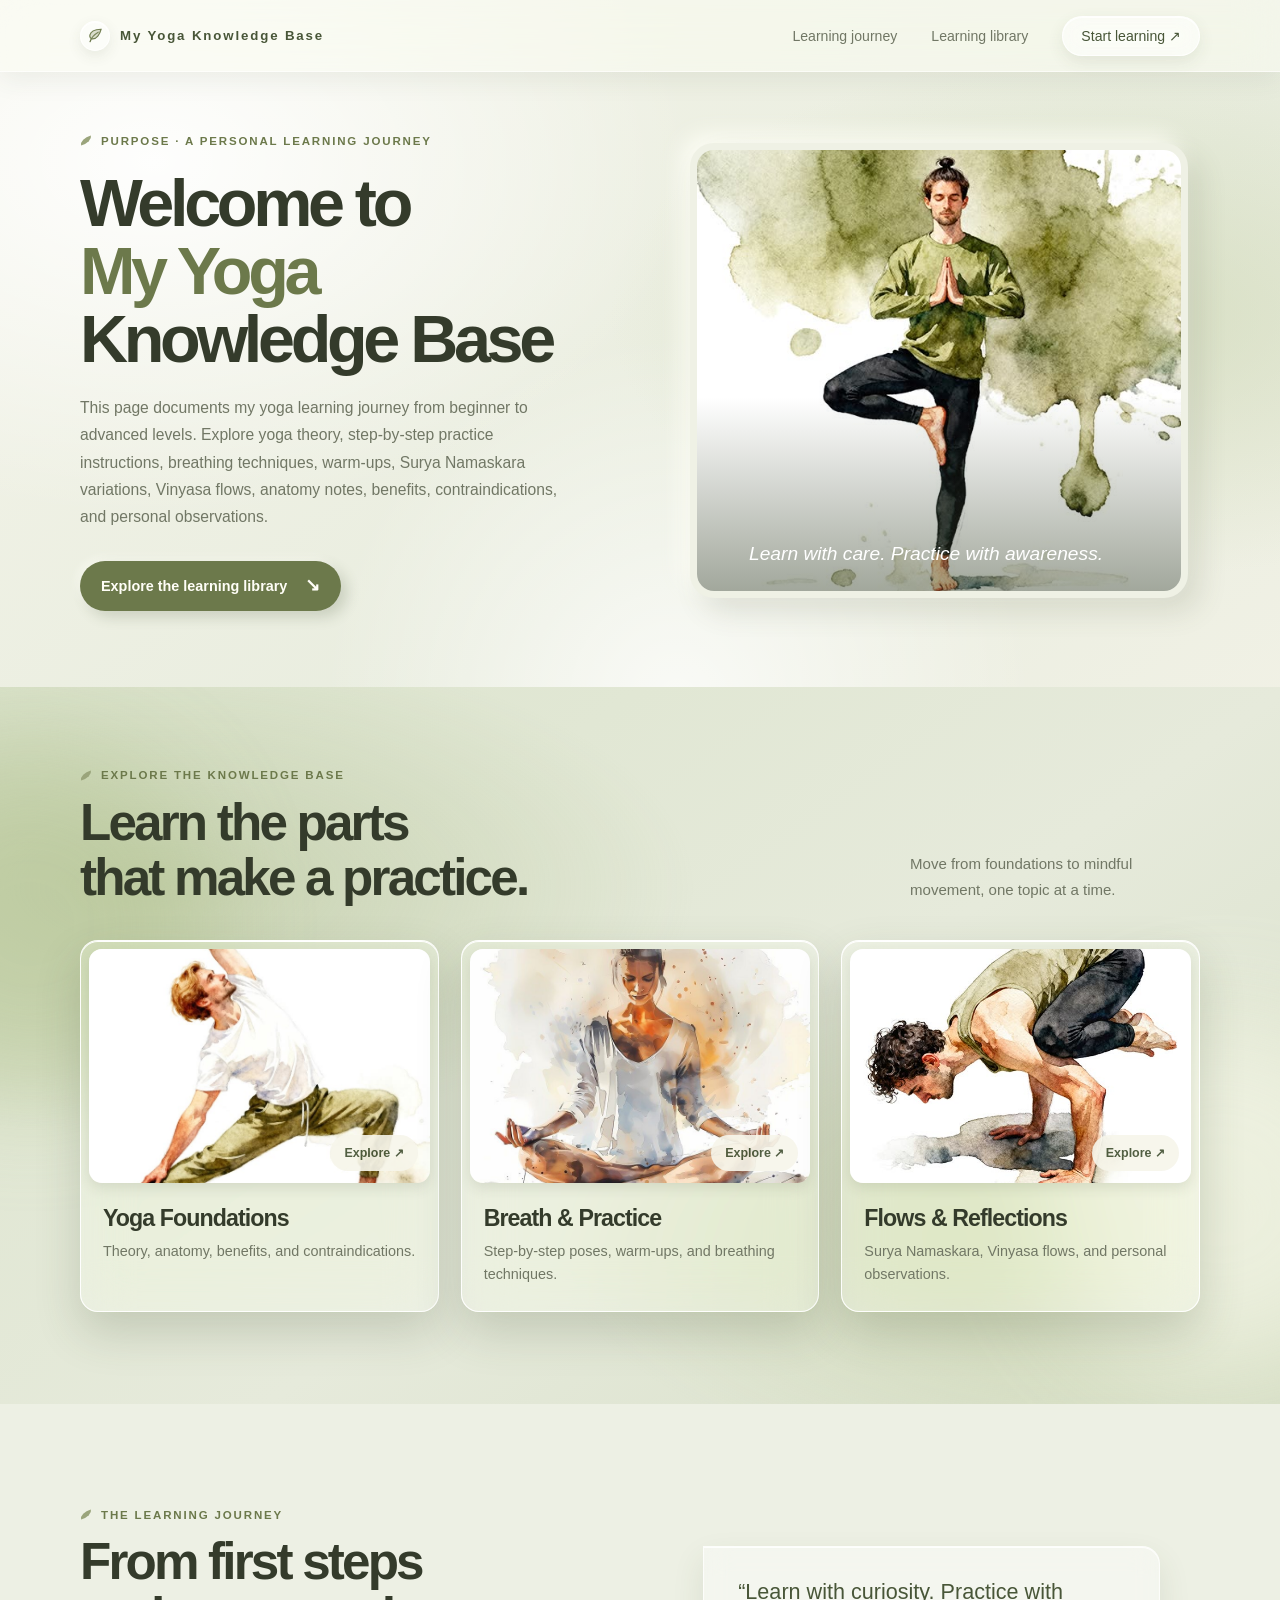
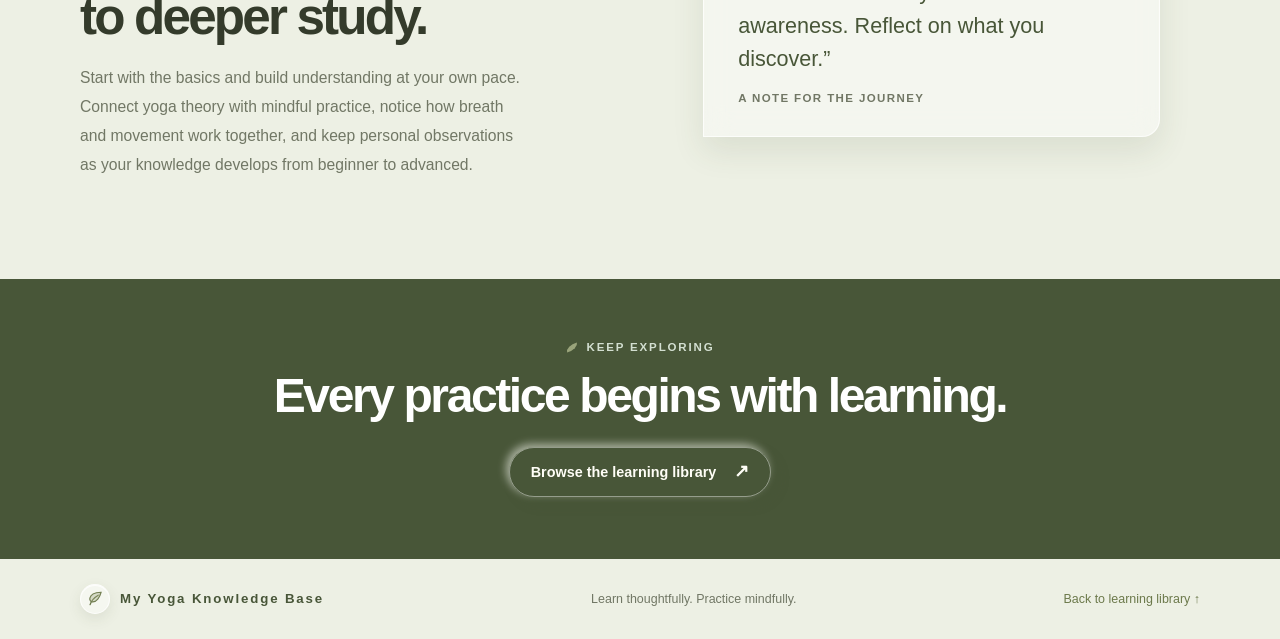
==== commit 2b1c1c5a: "enchance with glassmorphism page" ====
--- a/index.html
+++ b/index.html
@@ -17,6 +17,8 @@
       --sage: #e8ebdc;
       --clay: #9aa47b;
       --line: rgba(52, 59, 43, .14);
+      --glass-fill: rgba(255, 255, 255, .28);
+      --glass-edge: rgba(255, 255, 255, .76);
       --sans: -apple-system, BlinkMacSystemFont, "Segoe UI", sans-serif;
       --serif: var(--sans);
     }
@@ -490,7 +492,8 @@
     }
 
     .reader-content[hidden],
-    .foundation-lesson[hidden] {
+    .foundation-lesson[hidden],
+    .pranayama[hidden] {
       display: none;
     }
 
@@ -955,6 +958,387 @@
       line-height: 1.7;
     }
 
+    .pranayama {
+      padding: clamp(24px, 5vw, 54px);
+    }
+
+    .pranayama > header,
+    .pranayama > .union-heading,
+    .pranayama > .breathing-explanation,
+    .pranayama > .breathing-understanding,
+    .pranayama > .breath-regions,
+    .pranayama > .breathing-practice {
+      max-width: 760px;
+      margin-right: auto;
+      margin-left: auto;
+    }
+
+    .pranayama h2 {
+      margin: 12px 0;
+      font-size: clamp(1.7rem, 3.5vw, 2.4rem);
+      letter-spacing: -.055em;
+    }
+
+    .pranayama-intro,
+    .breathing-explanation {
+      color: var(--muted);
+      line-height: 1.75;
+    }
+
+    .pranayama-intro {
+      margin-bottom: 20px;
+    }
+
+    .breathing-explanation {
+      margin: 0;
+      padding: 18px 20px;
+      border-left: 3px solid var(--green);
+      border-radius: 0 10px 10px 0;
+      background: var(--sage);
+    }
+
+    .breath-regions {
+      display: grid;
+      grid-template-columns: repeat(3, minmax(0, 1fr));
+      gap: 12px;
+      margin-top: 18px;
+    }
+
+    .breath-region {
+      display: grid;
+      grid-template-columns: 36px minmax(0, 1fr);
+      align-items: start;
+      gap: 5px 12px;
+      padding: 16px;
+      border: 1px solid var(--line);
+      border-radius: 10px;
+      background: rgba(232, 235, 220, .45);
+    }
+
+    .breath-region span {
+      display: grid;
+      width: 34px;
+      height: 34px;
+      grid-row: span 2;
+      place-items: center;
+      border-radius: 50%;
+      background: rgba(108, 121, 75, .12);
+      color: var(--green-dark);
+      font-size: .85rem;
+      font-weight: 700;
+    }
+
+    .breath-region strong {
+      color: var(--green-dark);
+    }
+
+    .breath-region p {
+      margin: 0;
+      color: var(--muted);
+      font-size: .82rem;
+      line-height: 1.55;
+    }
+
+    .breath-map-note {
+      margin: 12px auto 0;
+      color: var(--muted);
+      font-size: .84rem;
+      line-height: 1.65;
+    }
+
+    .breath-map-note strong {
+      color: var(--green-dark);
+    }
+
+    .breathing-practice {
+      margin-top: 28px;
+    }
+
+    .breathing-practice h4 {
+      margin: 0 0 12px;
+      color: var(--green-dark);
+      font-size: 1.15rem;
+    }
+
+    .breathing-understanding {
+      margin: 0 0 18px;
+      color: var(--muted);
+      line-height: 1.7;
+    }
+
+    .breathing-understanding strong {
+      color: var(--ink);
+    }
+
+    .breathing-grid {
+      display: grid;
+      grid-template-columns: repeat(3, minmax(0, 1fr));
+      gap: 14px;
+    }
+
+    .breathing-card {
+      min-height: 0;
+      padding: 20px;
+      border-color: rgba(108, 121, 75, .24);
+      background: linear-gradient(160deg, rgba(232, 235, 220, .58), rgba(255, 255, 255, .76));
+    }
+
+    .breathing-card h4 {
+      min-height: 40px;
+      margin-bottom: 16px;
+      font-size: .96rem;
+    }
+
+    .breathing-card ol,
+    .breathing-card ul {
+      display: grid;
+      gap: 11px;
+      margin: 0;
+      padding-left: 0;
+      color: var(--muted);
+      font-size: .84rem;
+      line-height: 1.6;
+      list-style: none;
+    }
+
+    .breathing-card ol {
+      counter-reset: breath-step;
+    }
+
+    .breathing-card ol li {
+      display: grid;
+      grid-template-columns: 24px minmax(0, 1fr);
+      align-items: start;
+      gap: 9px;
+      counter-increment: breath-step;
+    }
+
+    .breathing-card ol li::before {
+      display: grid;
+      width: 23px;
+      height: 23px;
+      place-items: center;
+      border-radius: 50%;
+      background: rgba(108, 121, 75, .13);
+      color: var(--green-dark);
+      content: counter(breath-step);
+      font-size: .72rem;
+      font-weight: 700;
+      line-height: 1;
+    }
+
+    .breathing-card ul li {
+      position: relative;
+      padding-left: 18px;
+    }
+
+    .breathing-card ul li::before {
+      position: absolute;
+      top: .65em;
+      left: 2px;
+      width: 7px;
+      height: 7px;
+      border-radius: 50%;
+      background: var(--green);
+      content: "";
+    }
+
+    .breathing-card ul + h4 {
+      min-height: 0;
+      margin: 20px 0 12px;
+      padding-top: 15px;
+      border-top: 1px solid var(--line);
+    }
+
+    @media (max-width: 760px) {
+      .breathing-grid {
+        grid-template-columns: 1fr;
+      }
+
+      .breathing-card h4 {
+        min-height: 0;
+      }
+    }
+
+    .breathing-visual {
+      display: grid;
+      grid-template-columns: 1fr auto 1fr;
+      align-items: center;
+      gap: 12px;
+      margin-top: 14px;
+      padding: 18px;
+      border: 1px solid var(--line);
+      border-radius: 10px;
+      background: rgba(232, 235, 220, .35);
+      color: var(--green-dark);
+      text-align: center;
+    }
+
+    .breath-phase {
+      padding: 10px 12px;
+      border-radius: 9px;
+      animation-duration: 8s;
+      animation-timing-function: ease-in-out;
+      animation-iteration-count: infinite;
+    }
+
+    .breath-phase.inhale {
+      animation-name: inhale-cue;
+    }
+
+    .breath-phase.exhale {
+      animation-name: exhale-cue;
+    }
+
+    .breathing-visual strong,
+    .breathing-visual span {
+      display: block;
+    }
+
+    .breathing-visual span {
+      margin-top: 5px;
+      color: var(--muted);
+      font-size: .85rem;
+    }
+
+    .breathing-visual .breath-arrow {
+      color: var(--green);
+      font-size: 1.4rem;
+      animation: breath-arrow-flow 8s ease-in-out infinite;
+    }
+
+    .breathing-followup {
+      max-width: 760px;
+      margin: 38px auto 0;
+      padding-top: 30px;
+      border-top: 1px solid var(--line);
+    }
+
+    .breathing-followup h4 {
+      margin: 0 0 16px;
+      color: var(--green-dark);
+      font-size: 1.15rem;
+    }
+
+    .breathing-benefit-grid {
+      grid-template-columns: repeat(3, minmax(0, 1fr));
+    }
+
+    .breathing-benefit-card {
+      min-height: 0;
+    }
+
+    .breathing-benefit-card h5 {
+      margin: 0 0 10px;
+      color: var(--green-dark);
+      font-size: .94rem;
+    }
+
+    .breathing-benefit-card p {
+      margin: 0;
+      color: var(--muted);
+      font-size: .84rem;
+      line-height: 1.65;
+    }
+
+    .breathing-precaution {
+      margin-top: 20px;
+      padding: 20px;
+      border: 1px solid #e4d3c6;
+      border-radius: 10px;
+      background: #f3eae2;
+    }
+
+    .breathing-precaution h4 {
+      color: #805a42;
+    }
+
+    .breathing-precaution p {
+      margin: 0 0 12px;
+      color: var(--muted);
+      font-size: .88rem;
+      line-height: 1.7;
+    }
+
+    .breathing-precaution ul {
+      display: grid;
+      gap: 8px;
+      margin: 0;
+      padding-left: 20px;
+      color: var(--muted);
+      font-size: .88rem;
+      line-height: 1.6;
+    }
+
+    .breathing-script {
+      margin-top: 20px;
+      padding: 22px;
+      border-left: 3px solid var(--green);
+      border-radius: 0 10px 10px 0;
+      background: var(--sage);
+    }
+
+    .breathing-script h4 {
+      margin-bottom: 12px;
+    }
+
+    .breathing-script blockquote {
+      margin: 0;
+      color: var(--green-dark);
+      font-size: .96rem;
+      line-height: 1.8;
+    }
+
+    .breathing-script .breathing-reminder {
+      margin: 14px 0 0;
+      color: var(--muted);
+      font-size: .88rem;
+      line-height: 1.65;
+    }
+
+    .breathing-script .breathing-reminder strong {
+      color: var(--green-dark);
+    }
+
+    @keyframes inhale-cue {
+      0%, 46% {
+        background: rgba(108, 121, 75, .14);
+        transform: scale(1.035);
+      }
+
+      50%, 100% {
+        background: transparent;
+        transform: scale(1);
+      }
+    }
+
+    @keyframes exhale-cue {
+      0%, 50% {
+        background: transparent;
+        transform: scale(1);
+      }
+
+      54%, 96% {
+        background: rgba(108, 121, 75, .14);
+        transform: scale(1.035);
+      }
+
+      100% {
+        background: transparent;
+        transform: scale(1);
+      }
+    }
+
+    @keyframes breath-arrow-flow {
+      0%, 46% {
+        transform: scaleX(1.12);
+      }
+
+      50%, 100% {
+        transform: scaleX(.88);
+      }
+    }
+
     .safety-guidelines {
       max-width: 760px;
       margin: 48px auto 0;
@@ -1473,6 +1857,11 @@
         grid-template-columns: 1fr;
       }
 
+      .breath-regions,
+      .breathing-grid {
+        grid-template-columns: 1fr;
+      }
+
       .foundation-copy ul {
         grid-template-columns: 1fr;
       }
@@ -1518,6 +1907,289 @@
       *::after {
         scroll-behavior: auto !important;
         transition-duration: .01ms !important;
+      }
+    }
+
+    body {
+      background-color: #edf0e4;
+      background-image:
+        radial-gradient(ellipse at 12% 18%, rgba(255, 255, 255, .92), transparent 34%),
+        radial-gradient(ellipse at 87% 35%, rgba(195, 207, 165, .5), transparent 32%),
+        radial-gradient(ellipse at 53% 78%, rgba(255, 255, 255, .72), transparent 37%),
+        linear-gradient(145deg, #f4f4e9, #e9eddf 56%, #f3f2e7);
+      background-attachment: fixed;
+    }
+
+    .site-header {
+      border-bottom: 1px solid rgba(255, 255, 255, .62);
+      background: rgba(250, 251, 243, .58);
+      box-shadow: 0 8px 26px rgba(67, 79, 48, .08);
+      -webkit-backdrop-filter: blur(20px) saturate(135%);
+      backdrop-filter: blur(20px) saturate(135%);
+    }
+
+    .brand-mark {
+      border: 1px solid var(--glass-edge);
+      background: rgba(255, 255, 255, .46);
+      box-shadow: 0 5px 14px rgba(67, 79, 48, .1), inset 0 1px rgba(255, 255, 255, .8);
+    }
+
+    .site-nav .nav-cta {
+      border-color: rgba(255, 255, 255, .78);
+      background: rgba(255, 255, 255, .48);
+      box-shadow: 0 6px 16px rgba(67, 79, 48, .1), inset 0 1px rgba(255, 255, 255, .8);
+      -webkit-backdrop-filter: blur(12px);
+      backdrop-filter: blur(12px);
+      transition: box-shadow .2s ease, transform .2s ease, color .2s ease, background .2s ease;
+    }
+
+    .site-nav .nav-cta:hover {
+      transform: translateY(-1px);
+      background: rgba(255, 255, 255, .72);
+      box-shadow: 0 9px 20px rgba(67, 79, 48, .13), inset 0 1px rgba(255, 255, 255, .9);
+    }
+
+    .button {
+      box-shadow: 6px 6px 14px rgba(72, 86, 56, .2), -3px -3px 9px rgba(255, 255, 247, .56);
+    }
+
+    .button:hover,
+    .button:focus-visible {
+      box-shadow: 3px 3px 8px rgba(72, 86, 56, .18), -2px -2px 6px rgba(255, 255, 247, .46);
+    }
+
+    .hero-photo {
+      border: 7px solid rgba(243, 244, 234, .7);
+      box-shadow: 12px 14px 28px rgba(83, 93, 65, .14), -8px -8px 22px rgba(255, 255, 247, .88);
+    }
+
+    .practices {
+      position: relative;
+      isolation: isolate;
+      overflow: hidden;
+      background:
+        radial-gradient(ellipse at 12% 28%, rgba(162, 179, 126, .42), transparent 34%),
+        radial-gradient(ellipse at 86% 74%, rgba(194, 205, 157, .52), transparent 36%),
+        linear-gradient(145deg, #dce4cd, #e6eadb 56%, #d7dfc8);
+      -webkit-backdrop-filter: blur(8px);
+      backdrop-filter: blur(8px);
+    }
+
+    .practices::before,
+    .practices::after {
+      position: absolute;
+      z-index: -1;
+      width: 360px;
+      height: 360px;
+      border-radius: 50%;
+      content: "";
+      filter: blur(54px);
+      opacity: .7;
+      pointer-events: none;
+    }
+
+    .practices::before {
+      top: 8%;
+      left: -150px;
+      background: rgba(174, 191, 137, .58);
+    }
+
+    .practices::after {
+      right: -120px;
+      bottom: 4%;
+      background: rgba(255, 255, 247, .82);
+    }
+
+    .practices > .wrap {
+      position: relative;
+      z-index: 1;
+    }
+
+    .practice-card {
+      border: 1px solid rgba(255, 255, 255, .94);
+      border-radius: 18px;
+      background: var(--glass-fill);
+      box-shadow: 0 20px 46px rgba(59, 75, 43, .2), inset 0 1px 0 rgba(255, 255, 255, .98);
+      -webkit-backdrop-filter: blur(24px) saturate(155%);
+      backdrop-filter: blur(24px) saturate(155%);
+    }
+
+    .practice-card:hover {
+      background: rgba(255, 255, 255, .4);
+      box-shadow: 0 26px 52px rgba(59, 75, 43, .23), inset 0 1px 0 rgba(255, 255, 255, 1);
+    }
+
+    .practice-image {
+      margin: 8px 8px 0;
+      height: 234px;
+      overflow: hidden;
+      border-radius: 13px;
+      box-shadow: 0 5px 14px rgba(52, 59, 43, .12), inset 0 1px rgba(255, 255, 255, .4);
+    }
+
+    .practice-reader {
+      overflow: auto;
+      border: 1px solid rgba(255, 255, 255, .94);
+      border-radius: 20px;
+      background: rgba(250, 251, 243, .48);
+      box-shadow: 0 28px 68px rgba(59, 75, 43, .23), inset 0 1px 0 rgba(255, 255, 255, .98);
+      -webkit-backdrop-filter: blur(30px) saturate(155%);
+      backdrop-filter: blur(30px) saturate(155%);
+    }
+
+    .reader-header {
+      border-bottom-color: rgba(112, 121, 89, .1);
+      background: rgba(248, 249, 241, .64);
+      -webkit-backdrop-filter: blur(22px) saturate(135%);
+      backdrop-filter: blur(22px) saturate(135%);
+    }
+
+    .reader-thumb {
+      border: 1px solid rgba(255, 255, 255, .8);
+      box-shadow: 0 6px 15px rgba(67, 79, 48, .16);
+    }
+
+    .reader-close,
+    .reader-nav-button {
+      border-color: rgba(255, 255, 255, .82);
+      background: rgba(255, 255, 255, .5);
+      box-shadow: 0 6px 16px rgba(67, 79, 48, .1), inset 0 1px rgba(255, 255, 255, .86);
+      -webkit-backdrop-filter: blur(12px);
+      backdrop-filter: blur(12px);
+      transition: box-shadow .2s ease, transform .2s ease, background .2s ease, color .2s ease;
+    }
+
+    .reader-close:hover,
+    .reader-nav-button:hover:not(:disabled) {
+      transform: translateY(-1px);
+      background: rgba(255, 255, 255, .78);
+      box-shadow: 0 9px 20px rgba(67, 79, 48, .14), inset 0 1px rgba(255, 255, 255, .92);
+    }
+
+    .reader-nav-button.next {
+      border-color: rgba(255, 255, 255, .38);
+      box-shadow: 0 8px 18px rgba(53, 67, 40, .2), inset 0 1px rgba(255, 255, 255, .22);
+    }
+
+    .foundation-lesson,
+    .pranayama {
+      background: rgba(248, 249, 241, .2);
+    }
+
+    .harmony-visual,
+    .definition-panel,
+    .universal-definition,
+    .history-summary,
+    .why-yoga-purpose,
+    .breathing-explanation,
+    .breathing-script,
+    .beautiful-truth {
+      border: 1px solid rgba(255, 255, 247, .7);
+      border-radius: 16px;
+      box-shadow: 0 12px 28px rgba(67, 79, 48, .1), inset 0 1px rgba(255, 255, 255, .8);
+      -webkit-backdrop-filter: blur(14px) saturate(125%);
+      backdrop-filter: blur(14px) saturate(125%);
+    }
+
+    .harmony-label,
+    .definition-tab,
+    .foundation-copy li,
+    .benefit-card,
+    .breath-region,
+    .breathing-card,
+    .breathing-visual,
+    .misconception-item,
+    .breathing-precaution {
+      border-color: rgba(255, 255, 247, .82);
+      border-radius: 15px;
+      background-color: rgba(255, 255, 255, .3);
+      box-shadow: 0 12px 28px rgba(59, 75, 43, .14), inset 0 1px 0 rgba(255, 255, 255, .96);
+      -webkit-backdrop-filter: blur(18px) saturate(145%);
+      backdrop-filter: blur(18px) saturate(145%);
+    }
+
+    .benefit-card,
+    .breathing-card {
+      background: rgba(255, 255, 255, .4);
+    }
+
+    .benefit-icon,
+    .breathing-card ol li::before,
+    .breath-region span,
+    .history-marker {
+      border: 1px solid rgba(255, 255, 247, .8);
+      background-color: rgba(255, 255, 255, .62);
+      box-shadow: 0 4px 12px rgba(67, 79, 48, .08), inset 0 1px rgba(255, 255, 255, .8);
+    }
+
+    .definition-tab {
+      background: rgba(255, 255, 255, .46);
+      -webkit-backdrop-filter: blur(12px);
+      backdrop-filter: blur(12px);
+      box-shadow: 0 5px 13px rgba(67, 79, 48, .1), inset 0 1px rgba(255, 255, 255, .85);
+    }
+
+    .definition-tab[aria-selected="true"] {
+      box-shadow: 0 7px 16px rgba(53, 67, 40, .2), inset 0 1px rgba(255, 255, 255, .22);
+    }
+
+    .breath-phase {
+      border-radius: 12px;
+    }
+
+    .history-summary,
+    .why-yoga-purpose,
+    .breathing-explanation,
+    .breathing-script {
+      background-color: rgba(255, 255, 255, .4);
+    }
+
+    .harmony-label,
+    .foundation-copy li,
+    .breath-region,
+    .breathing-visual {
+      background-color: rgba(255, 255, 255, .42);
+    }
+
+    .definition-panel,
+    .universal-definition,
+    .beautiful-truth {
+      background-color: rgba(72, 86, 56, .86);
+      color: #fff;
+    }
+
+    .definition-panel h4,
+    .universal-definition h3,
+    .beautiful-truth h4 {
+      color: #e2e8d6;
+    }
+
+    .breathing-precaution {
+      background-color: rgba(249, 242, 235, .62);
+      box-shadow: 0 10px 24px rgba(115, 82, 61, .1), inset 0 1px rgba(255, 255, 255, .82);
+    }
+
+    .about-note {
+      border-radius: 0 18px 18px 0;
+      border: 1px solid rgba(255, 255, 255, .7);
+      background: rgba(255, 255, 255, .4);
+      box-shadow: 0 14px 32px rgba(67, 79, 48, .11), inset 0 1px rgba(255, 255, 255, .82);
+      -webkit-backdrop-filter: blur(14px);
+      backdrop-filter: blur(14px);
+    }
+
+    @media (max-width: 760px) {
+      .practice-image {
+        height: 100%;
+        min-height: 150px;
+      }
+
+      .practice-card {
+        box-shadow: 0 14px 30px rgba(59, 75, 43, .18), inset 0 1px 0 rgba(255, 255, 255, .96);
+      }
+
+      .hero-photo {
+        box-shadow: 0 12px 25px rgba(83, 93, 65, .14), inset 0 1px rgba(255, 255, 255, .6);
       }
     }
 
@@ -1539,7 +2211,10 @@
       .benefit-card:nth-child(n),
       .misconception-item,
       .misconception-item:nth-child(n),
-      .definition-panel.is-changing {
+      .definition-panel.is-changing,
+      .breath-phase.inhale,
+      .breath-phase.exhale,
+      .breathing-visual .breath-arrow {
         animation: none;
       }
     }
@@ -1884,6 +2559,182 @@
               <button class="reader-nav-button next" type="button">Next topic →</button>
             </div>
           </section>
+          <section class="pranayama" aria-labelledby="pranayama-heading" hidden>
+            <header class="foundation-intro">
+              <span class="eyebrow">Section 2 · Breath &amp; Practice</span>
+              <h2 id="pranayama-heading" tabindex="-1">Yogic Breathing (Pranayama for Beginners)</h2>
+              <p>A simple way to explore slow, gentle, conscious breathing and notice how the breath moves through the body.</p>
+            </header>
+
+            <h4 class="union-heading">What is Yogic Breathing?</h4>
+            <p class="breathing-explanation"><strong>Yogic breathing is a calm, unhurried way to notice your whole breath.</strong> As you breathe in, your diaphragm moves down, your abdomen can soften outward, and your lower ribs gently widen. As you breathe out, these movements naturally ease back. The breath should stay smooth and comfortable—there is no need to take the biggest breath possible.</p>
+            <p class="breathing-understanding"><strong>Simple Definition:</strong> Yogic breathing is the practice of breathing slowly, deeply, and consciously to nourish the body and calm the mind.</p>
+
+            <div class="breath-regions" aria-label="Three gentle movements to notice during an inhale">
+              <div class="breath-region"><span aria-hidden="true">1</span><strong>Belly softens</strong><p>The abdomen may gently move outward as the diaphragm descends.</p></div>
+              <div class="breath-region"><span aria-hidden="true">2</span><strong>Ribs widen</strong><p>Notice a little expansion around the sides of your lower ribs.</p></div>
+              <div class="breath-region"><span aria-hidden="true">3</span><strong>Chest responds</strong><p>The upper chest may move slightly. Keep your shoulders relaxed.</p></div>
+            </div>
+            <p class="breath-map-note"><strong>A helpful image, not literal sections:</strong> Air travels into your lungs—not into your belly. These cues describe gentle movement around your torso, not three separate compartments of the lungs. Everyone’s breath moves a little differently.</p>
+
+            <div class="breathing-practice">
+              <h4>1. Belly Breathing (Abdominal Breathing)</h4>
+              <p class="breathing-understanding"><strong>Easy understanding:</strong> Imagine a soft balloon inside your stomach. As you inhale, the balloon gently expands; as you exhale, it gently deflates.</p>
+              <div class="breathing-grid">
+                <article class="benefit-card breathing-card">
+                  <h4><span class="benefit-icon" aria-hidden="true">01</span>How to Practice</h4>
+                  <ol>
+                    <li>Sit comfortably or lie on your back.</li>
+                    <li>Place one hand on your belly.</li>
+                    <li>Breathe in slowly through the nose.</li>
+                    <li>Feel the belly rise outward.</li>
+                    <li>Breathe out slowly through the nose.</li>
+                    <li>Feel the belly gently fall.</li>
+                  </ol>
+                </article>
+                <article class="benefit-card breathing-card">
+                  <h4><span class="benefit-icon" aria-hidden="true">02</span>What You Should Feel</h4>
+                  <ul>
+                    <li>The belly moves up and down.</li>
+                    <li>The chest stays mostly relaxed.</li>
+                    <li>Breathing feels easy and natural.</li>
+                  </ul>
+                </article>
+                <article class="benefit-card breathing-card">
+                  <h4><span class="benefit-icon" aria-hidden="true">03</span>Benefits</h4>
+                  <ul>
+                    <li>May help calm the nervous system.</li>
+                    <li>May reduce stress and anxiety.</li>
+                    <li>Encourages comfortable, steady breathing.</li>
+                    <li>Promotes relaxation.</li>
+                  </ul>
+                </article>
+              </div>
+              <div class="breathing-visual" aria-label="With inhalation the belly moves outward; with exhalation it moves inward">
+                <div class="breath-phase inhale"><strong>Inhale</strong><span>Belly out</span></div>
+                <span class="breath-arrow" aria-hidden="true">↔</span>
+                <div class="breath-phase exhale"><strong>Exhale</strong><span>Belly in</span></div>
+              </div>
+            </div>
+
+            <div class="breathing-practice">
+              <h4>2. Rib Breathing (Thoracic Breathing)</h4>
+              <p class="breathing-understanding"><strong>Easy understanding:</strong> Imagine your rib cage like an umbrella. As you inhale, the ribs gently open out to the sides; as you exhale, they softly draw inward again. Keep the movement comfortable—there is no need to force a big breath.</p>
+              <div class="breathing-grid">
+                <article class="benefit-card breathing-card">
+                  <h4><span class="benefit-icon" aria-hidden="true">01</span>How to Practice</h4>
+                  <ol>
+                    <li>Place both hands on the sides of your ribs.</li>
+                    <li>Inhale slowly through the nose.</li>
+                    <li>Notice the ribs gently expand sideways.</li>
+                    <li>Exhale slowly and comfortably.</li>
+                    <li>Feel the ribs softly move inward.</li>
+                  </ol>
+                </article>
+                <article class="benefit-card breathing-card">
+                  <h4><span class="benefit-icon" aria-hidden="true">02</span>What You Should Feel</h4>
+                  <ul>
+                    <li>A gentle widening around the sides of the rib cage.</li>
+                    <li>A sense of space around the chest.</li>
+                    <li>An easy breath, without straining or lifting the shoulders.</li>
+                  </ul>
+                </article>
+                <article class="benefit-card breathing-card">
+                  <h4><span class="benefit-icon" aria-hidden="true">03</span>Benefits</h4>
+                  <ul>
+                    <li>Builds awareness of rib-cage movement.</li>
+                    <li>Encourages comfortable, fuller breathing.</li>
+                    <li>Supports awareness of an open, upright posture.</li>
+                    <li>May feel gently energizing.</li>
+                  </ul>
+                </article>
+              </div>
+              <p class="breath-map-note"><strong>Picture it:</strong> Like wings or an umbrella opening and closing gently with each breath.</p>
+              <div class="breathing-visual" aria-label="With inhalation, ribs expand outward; with exhalation, ribs move inward">
+                <div class="breath-phase inhale"><strong>Inhale</strong><span>← Ribs → · Expanding</span></div>
+                <span class="breath-arrow" aria-hidden="true">↔</span>
+                <div class="breath-phase exhale"><strong>Exhale</strong><span>→ Ribs ← · Contracting</span></div>
+              </div>
+            </div>
+
+            <div class="breathing-practice">
+              <h4>3. Full Yogic Breathing</h4>
+              <p class="breathing-understanding"><strong>Easy understanding:</strong> Bring belly, ribs, and upper chest into one smooth, gentle breath. Imagine slowly filling a glass from the bottom to the top, then emptying it in reverse. This is a visualization: air enters the lungs, while the belly and ribs move as the diaphragm and chest respond.</p>
+              <div class="breathing-grid">
+                <article class="benefit-card breathing-card">
+                  <h4><span class="benefit-icon" aria-hidden="true">01</span>How to Practice</h4>
+                  <ol>
+                    <li>Sit comfortably with your spine upright but relaxed.</li>
+                    <li>Inhale gently: belly softens → ribs widen → upper chest lifts slightly.</li>
+                    <li>Exhale gently: chest softens → ribs move inward → belly settles.</li>
+                    <li>Continue for 5–10 comfortable breaths, without holding or forcing the breath.</li>
+                  </ol>
+                </article>
+                <article class="benefit-card breathing-card">
+                  <h4><span class="benefit-icon" aria-hidden="true">02</span>What You Should Feel</h4>
+                  <ul>
+                    <li>A gentle, continuous movement from belly through ribs to chest.</li>
+                    <li>The upper chest lifts only slightly.</li>
+                    <li>Shoulders remain relaxed and the breath stays comfortable.</li>
+                  </ul>
+                </article>
+                <article class="benefit-card breathing-card">
+                  <h4><span class="benefit-icon" aria-hidden="true">03</span>Possible Benefits</h4>
+                  <ul>
+                    <li>Builds awareness of the breath and torso movement.</li>
+                    <li>Encourages smooth, comfortable breathing.</li>
+                    <li>May support relaxation and reduce feelings of stress.</li>
+                    <li>Can help settle attention and focus.</li>
+                  </ul>
+                </article>
+              </div>
+              <div class="breathing-visual" aria-label="Inhale from belly to ribs to chest; exhale from chest to ribs to belly">
+                <div class="breath-phase inhale"><strong>Inhale</strong><span>Belly → Ribs → Chest</span></div>
+                <span class="breath-arrow" aria-hidden="true">↔</span>
+                <div class="breath-phase exhale"><strong>Exhale</strong><span>Chest → Ribs → Belly</span></div>
+              </div>
+              <p class="breath-map-note"><strong>Keep it easy:</strong> Use a natural, comfortable breath rather than trying to fill your lungs to their maximum. If you feel dizzy or uncomfortable, stop and return to normal breathing.</p>
+            </div>
+
+            <section class="breathing-followup" aria-labelledby="breathing-benefits-heading">
+              <h4 id="breathing-benefits-heading">Benefits of Yogic Breathing</h4>
+              <div class="breathing-grid breathing-benefit-grid">
+                <article class="benefit-card breathing-card breathing-benefit-card">
+                  <h5>Breath &amp; oxygen exchange</h5>
+                  <p>Comfortable, mindful breathing can support awareness of the breath and the body's normal oxygen exchange. It does not force extra oxygen into the body.</p>
+                </article>
+                <article class="benefit-card breathing-card breathing-benefit-card">
+                  <h5>Relaxation</h5>
+                  <p>Slow, easy breathing may help the body settle and support a feeling of calm. Let the breath remain natural rather than taking oversized breaths.</p>
+                </article>
+                <article class="benefit-card breathing-card breathing-benefit-card">
+                  <h5>Attention &amp; clarity</h5>
+                  <p>Giving gentle attention to each breath can help anchor focus and encourage a clearer, steadier state of mind.</p>
+                </article>
+              </div>
+            </section>
+
+            <aside class="breathing-precaution" aria-labelledby="breathing-precaution-heading">
+              <h4 id="breathing-precaution-heading">Contraindications &amp; Care</h4>
+              <p>Gentle belly, rib, and full yogic breathing are generally suitable for many people, but individual needs differ.</p>
+              <ul>
+                <li>Practise gently and never force or hold the breath.</li>
+                <li>Stop and return to natural breathing if you feel dizzy or uncomfortable.</li>
+                <li>If you have a significant respiratory or cardiovascular condition, ask a qualified healthcare professional or breathing instructor for guidance before practising.</li>
+              </ul>
+            </aside>
+
+            <aside class="breathing-script" aria-labelledby="breathing-script-heading">
+              <h4 id="breathing-script-heading">Simple Teaching Script · 1 Minute</h4>
+              <blockquote>“Close your eyes if that feels comfortable, and let your shoulders relax. Notice your breath moving into your belly, like a soft balloon gently expanding. Let the breath widen your ribs, like an umbrella opening, then notice a small, easy lift in your upper chest. As you breathe out, let the chest soften, the ribs settle, and the belly relax. Keep each breath smooth and comfortable—there is no need to force it. Take a moment to notice how you feel.”</blockquote>
+              <p class="breathing-reminder"><strong>Remember:</strong> The breath can be a bridge between body and mind. Meet it gently, without trying to control it.</p>
+            </aside>
+
+            <div class="reader-controls">
+              <button class="reader-nav-button previous" type="button">← Previous</button>
+              <button class="reader-nav-button next" type="button">Next topic →</button>
+            </div>
+          </section>
         </section>
       </div>
     </section>
@@ -1923,6 +2774,8 @@
     const practiceReader = document.querySelector(".practice-reader");
     const foundationLesson = document.querySelector(".foundation-lesson");
     const foundationHeading = document.querySelector("#foundation-heading");
+    const pranayamaLesson = document.querySelector(".pranayama");
+    const pranayamaHeading = document.querySelector("#pranayama-heading");
     const practiceCards = [...document.querySelectorAll(".practice-card")];
     const practiceButtons = [...document.querySelectorAll(".practice-select")];
     const readerThumb = document.querySelector(".reader-thumb");
@@ -1933,8 +2786,8 @@
     const readerContentTitle = document.querySelector(".reader-content-title");
     const readerDescription = document.querySelector(".reader-description");
     const readerDetail = document.querySelector(".reader-detail");
-    const previousPractice = document.querySelector(".reader-nav-button.previous");
-    const nextPractice = document.querySelector(".reader-nav-button.next");
+    const previousPractice = [...document.querySelectorAll(".reader-nav-button.previous")];
+    const nextPractice = [...document.querySelectorAll(".reader-nav-button.next")];
     const closeReader = document.querySelector(".reader-close");
     const definitionTabs = [...document.querySelectorAll(".definition-tab")];
     const definitionPanel = document.querySelector(".definition-panel");
@@ -2005,6 +2858,7 @@
       const image = card.querySelector(".practice-select img");
       const description = card.querySelector(".practice-text p").textContent;
       const isFoundation = index === 0;
+      const isPranayama = index === 1;
 
       readerThumb.src = image.src;
       readerThumb.classList.remove("is-changing");
@@ -2016,17 +2870,20 @@
       readerContentTitle.textContent = title;
       readerDescription.textContent = description;
       readerDetail.textContent = card.dataset.detail;
-      readerContent.hidden = isFoundation;
+      readerContent.hidden = isFoundation || isPranayama;
       foundationLesson.hidden = !isFoundation;
-      previousPractice.disabled = index === 0;
-      const nextButton = foundationLesson.querySelector(".reader-nav-button.next");
-      nextPractice.textContent = index === practiceCards.length - 1 ? "Finish →" : "Next topic →";
-      nextButton.textContent = index === practiceCards.length - 1 ? "Finish →" : "Next topic →";
+      pranayamaLesson.hidden = !isPranayama;
+      previousPractice.forEach((button) => {
+        button.disabled = index === 0;
+      });
+      nextPractice.forEach((button) => {
+        button.textContent = index === practiceCards.length - 1 ? "Finish →" : "Next topic →";
+      });
       practiceButtons.forEach((button, buttonIndex) => {
         button.setAttribute("aria-expanded", String(buttonIndex === index));
       });
 
-      if (!isFoundation) {
+      if (!isFoundation && !isPranayama) {
         readerContent.classList.remove("is-changing");
         void readerContent.offsetWidth;
         readerContent.classList.add("is-changing");
@@ -2034,7 +2891,8 @@
 
       if (!practiceReader.hidden) {
         practiceReader.scrollTo({ top: 0, behavior: "smooth" });
-        (isFoundation ? foundationHeading : readerContentTitle).focus({ preventScroll: true });
+        const heading = isFoundation ? foundationHeading : isPranayama ? pranayamaHeading : readerContentTitle;
+        heading.focus({ preventScroll: true });
       }
     }
 
@@ -2043,7 +2901,8 @@
       practiceGrid.hidden = true;
       practiceReader.hidden = false;
       practiceReader.scrollIntoView({ behavior: "smooth", block: "start" });
-      (index === 0 ? foundationHeading : readerContentTitle).focus({ preventScroll: true });
+      const heading = index === 0 ? foundationHeading : index === 1 ? pranayamaHeading : readerContentTitle;
+      heading.focus({ preventScroll: true });
     }
 
     function closePractice() {
@@ -2057,25 +2916,25 @@
       button.addEventListener("click", () => openPractice(index));
     });
 
-    previousPractice.addEventListener("click", () => {
-      if (activePracticeIndex > 0) {
-        showPractice(activePracticeIndex - 1);
-      }
+    previousPractice.forEach((button) => {
+      button.addEventListener("click", () => {
+        if (activePracticeIndex > 0) {
+          showPractice(activePracticeIndex - 1);
+        }
+      });
     });
 
-    nextPractice.addEventListener("click", () => {
-      if (activePracticeIndex < practiceCards.length - 1) {
-        showPractice(activePracticeIndex + 1);
-      } else {
-        closePractice();
-      }
+    nextPractice.forEach((button) => {
+      button.addEventListener("click", () => {
+        if (activePracticeIndex < practiceCards.length - 1) {
+          showPractice(activePracticeIndex + 1);
+        } else {
+          closePractice();
+        }
+      });
     });
 
     closeReader.addEventListener("click", closePractice);
-
-    foundationLesson.querySelector(".reader-nav-button.next").addEventListener("click", () => {
-      showPractice(activePracticeIndex + 1);
-    });
 
     if ("IntersectionObserver" in window) {
       const practicesObserver = new IntersectionObserver(([entry]) => {
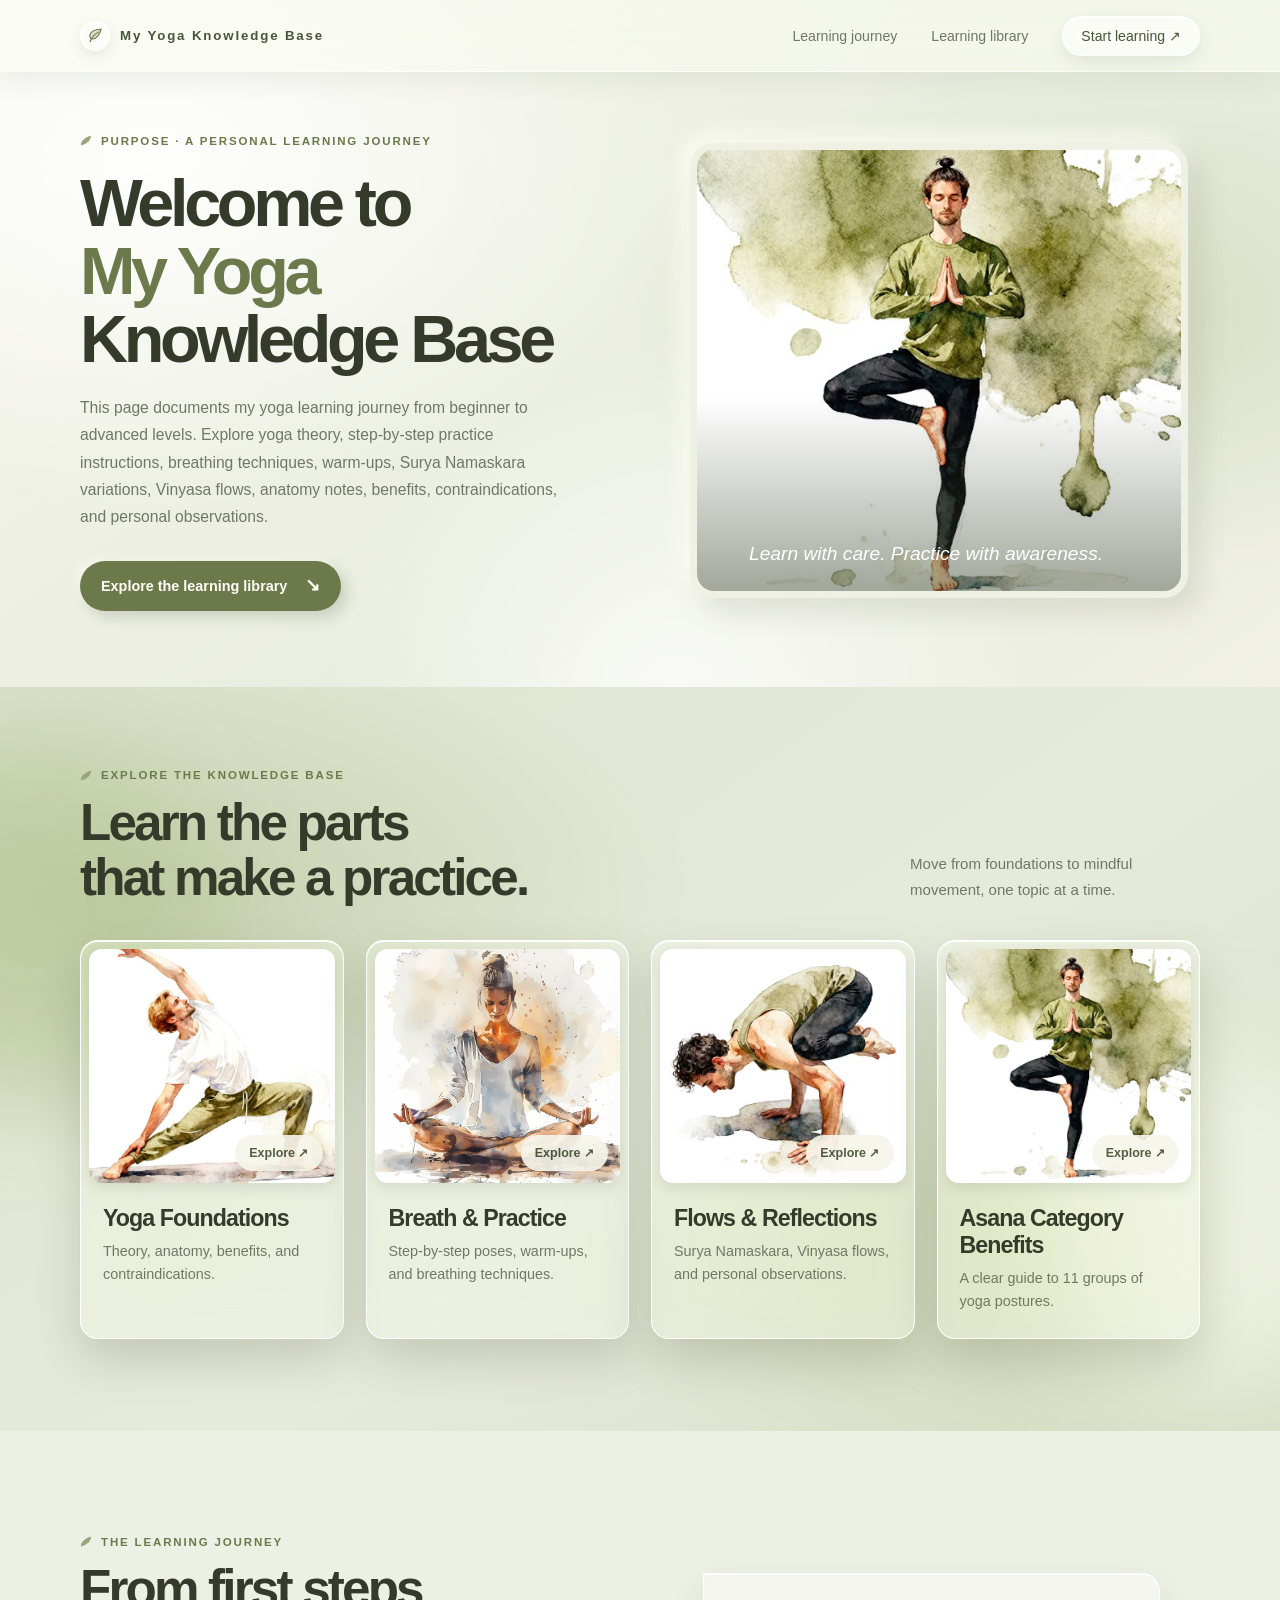
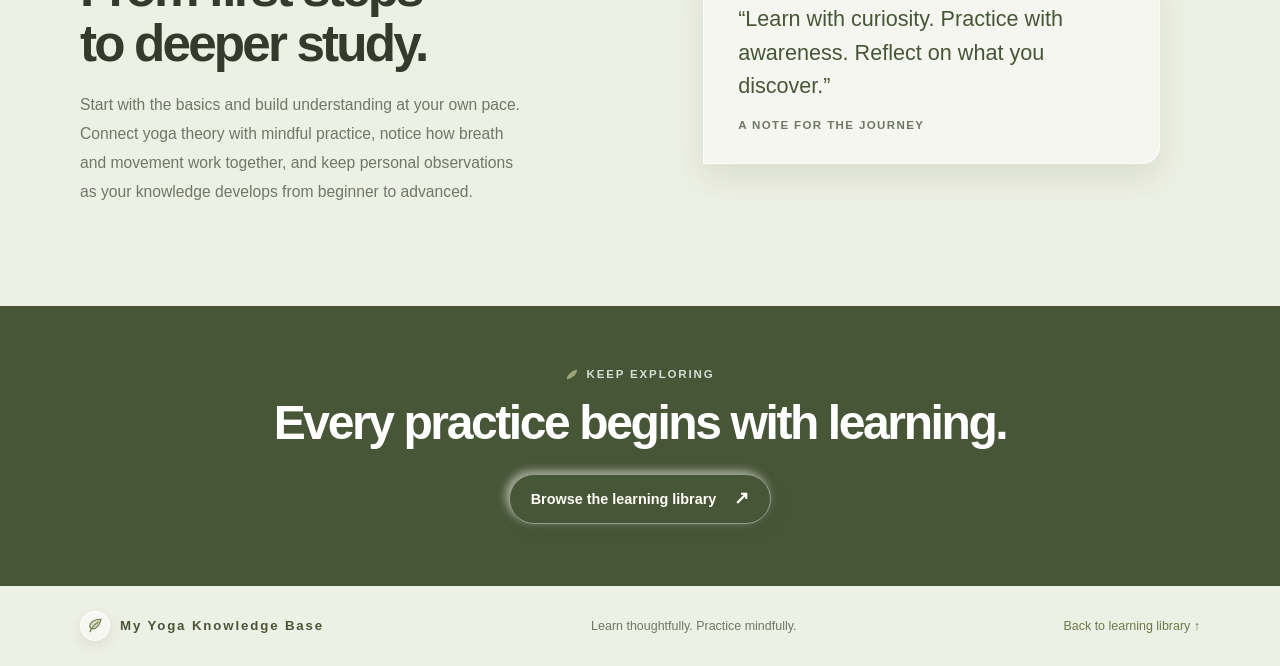
==== commit 9b3f75c6: "new layout of asana has been introduced" ====
--- a/index.html
+++ b/index.html
@@ -6,2219 +6,7 @@
   <meta name="theme-color" content="#f6f5eb">
   <meta name="description" content="Explore My Yoga Knowledge Base: a personal yoga learning journey from beginner to advanced, with theory, practice, breathwork, flows, anatomy, and reflections.">
   <title>Welcome to My Yoga Knowledge Base</title>
-  <style>
-    :root {
-      color-scheme: light;
-      --paper: #f6f5eb;
-      --ink: #343b2b;
-      --muted: #717765;
-      --green: #6c794b;
-      --green-dark: #485638;
-      --sage: #e8ebdc;
-      --clay: #9aa47b;
-      --line: rgba(52, 59, 43, .14);
-      --glass-fill: rgba(255, 255, 255, .28);
-      --glass-edge: rgba(255, 255, 255, .76);
-      --sans: -apple-system, BlinkMacSystemFont, "Segoe UI", sans-serif;
-      --serif: var(--sans);
-    }
-
-    * {
-      box-sizing: border-box;
-    }
-
-    html {
-      scroll-behavior: smooth;
-      scroll-padding-top: 88px;
-    }
-
-    body {
-      margin: 0;
-      background: var(--paper);
-      color: var(--ink);
-      font-family: var(--sans);
-      -webkit-font-smoothing: antialiased;
-    }
-
-    a {
-      color: inherit;
-    }
-
-    .wrap {
-      width: min(1120px, calc(100% - 48px));
-      margin-inline: auto;
-    }
-
-    .site-header {
-      position: sticky;
-      z-index: 10;
-      top: 0;
-      display: flex;
-      width: 100%;
-      min-height: 72px;
-      align-items: center;
-      justify-content: space-between;
-      padding-inline: max(24px, calc((100% - 1120px) / 2));
-      border-bottom: 1px solid var(--line);
-      background: rgba(246, 245, 235, .9);
-      backdrop-filter: blur(18px);
-    }
-
-    .brand {
-      display: inline-flex;
-      align-items: center;
-      gap: 10px;
-      color: var(--green-dark);
-      font-size: .83rem;
-      font-weight: 700;
-      letter-spacing: .14em;
-      text-decoration: none;
-    }
-
-    .brand-mark {
-      display: grid;
-      width: 30px;
-      height: 30px;
-      place-items: center;
-      border: 1px solid #c5cbb4;
-      border-radius: 50%;
-      color: var(--green);
-    }
-
-    .brand-mark svg {
-      width: 17px;
-      height: 17px;
-      fill: currentColor;
-    }
-
-    .site-nav {
-      display: flex;
-      align-items: center;
-      gap: 34px;
-      color: var(--muted);
-      font-size: .88rem;
-    }
-
-    .site-nav a {
-      text-decoration: none;
-      transition: color .2s ease;
-    }
-
-    .site-nav a:hover,
-    .site-nav a:focus-visible {
-      color: var(--green);
-    }
-
-    .site-nav .nav-cta {
-      padding: 11px 18px;
-      border: 1px solid #c5cbb4;
-      border-radius: 99px;
-      color: var(--green-dark);
-    }
-
-    .hero {
-      display: grid;
-      min-height: 590px;
-      grid-template-columns: 1fr 1fr;
-      align-items: center;
-      gap: 50px;
-      padding-block: 58px 76px;
-    }
-
-    .eyebrow {
-      display: inline-flex;
-      align-items: center;
-      gap: 9px;
-      color: var(--green);
-      font-size: .72rem;
-      font-weight: 700;
-      letter-spacing: .16em;
-      text-transform: uppercase;
-    }
-
-    .eyebrow::before {
-      width: 12px;
-      height: 7px;
-      border-radius: 100% 0 100% 0;
-      background: var(--clay);
-      content: "";
-      transform: rotate(-15deg);
-    }
-
-    h1,
-    h2,
-    h3,
-    p {
-      margin-top: 0;
-    }
-
-    .hero h1 {
-      max-width: 620px;
-      margin: 22px 0 20px;
-      font-family: var(--serif);
-      font-size: clamp(2.8rem, 5.2vw, 4.4rem);
-      font-weight: 600;
-      letter-spacing: -.065em;
-      line-height: 1.02;
-    }
-
-    .hero h1 em {
-      color: var(--green);
-      font-style: normal;
-      font-weight: 600;
-    }
-
-    .hero-copy {
-      max-width: 500px;
-      margin-bottom: 30px;
-      color: var(--muted);
-      font-size: .98rem;
-      line-height: 1.75;
-    }
-
-    .button {
-      display: inline-flex;
-      min-height: 50px;
-      align-items: center;
-      justify-content: center;
-      gap: 18px;
-      padding: 0 21px;
-      border-radius: 99px;
-      background: var(--green);
-      color: #fffef7;
-      font-size: .9rem;
-      font-weight: 600;
-      text-decoration: none;
-      transition: background .2s ease, transform .2s ease;
-    }
-
-    .button:hover,
-    .button:focus-visible {
-      transform: translateY(-2px);
-      background: var(--green-dark);
-    }
-
-    .button span {
-      font-size: 1.1rem;
-      line-height: 1;
-    }
-
-    .hero-visual {
-      position: relative;
-      min-height: 455px;
-      isolation: isolate;
-    }
-
-    .hero-photo {
-      position: absolute;
-      inset: 0 12px 0 25px;
-      overflow: hidden;
-      border-radius: 24px;
-      background: #e8ebdc;
-    }
-
-    .hero-photo img {
-      display: block;
-      width: 100%;
-      height: 100%;
-      object-fit: cover;
-      object-position: center;
-    }
-
-    .photo-wash {
-      position: absolute;
-      inset: 0;
-      background: linear-gradient(180deg, transparent 56%, rgba(52, 64, 39, .46));
-    }
-
-    .photo-note {
-      position: absolute;
-      right: 0;
-      bottom: 26px;
-      left: 52px;
-      color: white;
-      font-family: var(--serif);
-      font-size: 1.2rem;
-      font-style: italic;
-    }
-
-    .practices {
-      padding-block: 78px 92px;
-      background: var(--sage);
-      scroll-margin-top: 24px;
-    }
-
-    .practices .section-heading,
-    .practices .practice-card {
-      transition: opacity .65s ease, transform .65s cubic-bezier(.2, .7, .2, 1), box-shadow .25s ease;
-    }
-
-    .js .practices:not(.is-visible) .section-heading,
-    .js .practices:not(.is-visible) .practice-card {
-      opacity: 0;
-      transform: translateY(22px);
-    }
-
-    .practices.is-visible .section-heading,
-    .practices.is-visible .practice-card {
-      opacity: 1;
-      transform: translateY(0);
-    }
-
-    .practices.is-visible .practice-card:nth-child(2) {
-      transition-delay: .08s;
-    }
-
-    .practices.is-visible .practice-card:nth-child(3) {
-      transition-delay: .16s;
-    }
-
-    .section-heading {
-      display: flex;
-      align-items: end;
-      justify-content: space-between;
-      gap: 24px;
-      margin-bottom: 34px;
-    }
-
-    .section-heading h2,
-    .about h2 {
-      margin: 12px 0 0;
-      font-family: var(--serif);
-      font-size: clamp(2.2rem, 4vw, 3.2rem);
-      font-weight: 600;
-      letter-spacing: -.055em;
-      line-height: 1.08;
-    }
-
-    .section-heading > p {
-      max-width: 290px;
-      margin-bottom: 3px;
-      color: var(--muted);
-      font-size: .94rem;
-      line-height: 1.7;
-    }
-
-    .practice-grid {
-      display: grid;
-      grid-template-columns: repeat(3, 1fr);
-      gap: 22px;
-    }
-
-    .practice-card {
-      overflow: hidden;
-      border: 1px solid rgba(52, 59, 43, .1);
-      border-radius: 8px;
-      background: var(--paper);
-      transition: transform .25s ease, box-shadow .25s ease;
-    }
-
-    .practice-card:hover {
-      transform: translateY(-4px);
-      box-shadow: 0 14px 34px rgba(52, 59, 43, .1);
-    }
-
-    .practice-image {
-      position: relative;
-      height: 250px;
-      overflow: hidden;
-      background: #e3e7d8;
-    }
-
-    .practice-select {
-      display: block;
-      width: 100%;
-      height: 100%;
-      padding: 0;
-      border: 0;
-      background: transparent;
-      cursor: pointer;
-    }
-
-    .practice-select img {
-      display: block;
-      width: 100%;
-      height: 100%;
-      object-fit: cover;
-      transition: transform .4s ease, opacity .4s ease;
-    }
-
-    .practice-card:hover .practice-select img,
-    .practice-select:focus-visible img {
-      transform: scale(1.04);
-    }
-
-    .practice-select::after {
-      position: absolute;
-      right: 12px;
-      bottom: 12px;
-      display: inline-flex;
-      height: 36px;
-      align-items: center;
-      padding-inline: 14px;
-      border-radius: 99px;
-      background: rgba(246, 245, 235, .97);
-      color: var(--green-dark);
-      content: "Explore  ↗";
-      font-size: .78rem;
-      font-weight: 600;
-      opacity: .94;
-      transition: opacity .2s ease, transform .2s ease;
-    }
-
-    .practice-card:hover .practice-select::after,
-    .practice-select:focus-visible::after {
-      opacity: 1;
-    }
-
-    .practice-reader[hidden] {
-      display: none;
-    }
-
-    .practice-reader {
-      height: min(68vh, 480px);
-      min-height: 360px;
-      overflow: auto;
-      border: 1px solid rgba(52, 59, 43, .14);
-      border-radius: 12px;
-      background: var(--paper);
-      box-shadow: 0 20px 55px rgba(52, 59, 43, .08);
-      scroll-margin-top: 20px;
-      scrollbar-color: #aeb995 transparent;
-      scrollbar-width: thin;
-    }
-
-    .reader-header {
-      position: sticky;
-      z-index: 1;
-      top: 0;
-      display: flex;
-      min-height: 88px;
-      align-items: center;
-      gap: 16px;
-      padding: 12px 22px;
-      border-bottom: 1px solid var(--line);
-      background: rgba(246, 245, 235, .96);
-      backdrop-filter: blur(16px);
-    }
-
-    .reader-progress {
-      position: absolute;
-      right: 0;
-      bottom: 0;
-      left: 0;
-      height: 3px;
-      overflow: hidden;
-      background: var(--sage);
-    }
-
-    .reader-progress span {
-      display: block;
-      width: 0;
-      height: 100%;
-      background: var(--green);
-      transition: width .45s cubic-bezier(.2, .7, .2, 1);
-    }
-
-    .reader-thumb {
-      width: 76px;
-      height: 58px;
-      flex: 0 0 auto;
-      overflow: hidden;
-      border-radius: 8px;
-      background: var(--sage);
-      object-fit: cover;
-      transition: opacity .3s ease, transform .3s ease;
-    }
-
-    .reader-thumb.is-changing {
-      animation: thumbnail-arrive .45s cubic-bezier(.2, .7, .2, 1) both;
-    }
-
-    .reader-heading {
-      min-width: 0;
-      flex: 1;
-    }
-
-    .reader-heading p {
-      margin: 0 0 4px;
-      color: var(--muted);
-      font-size: .73rem;
-      letter-spacing: .08em;
-      text-transform: uppercase;
-    }
-
-    .reader-heading h3 {
-      overflow: hidden;
-      margin: 0;
-      font-size: 1.08rem;
-      font-weight: 600;
-      letter-spacing: -.035em;
-      text-overflow: ellipsis;
-      white-space: nowrap;
-    }
-
-    .reader-close,
-    .reader-nav-button {
-      display: inline-flex;
-      min-height: 42px;
-      align-items: center;
-      justify-content: center;
-      gap: 9px;
-      padding: 0 15px;
-      border: 1px solid #c5cbb4;
-      border-radius: 99px;
-      background: transparent;
-      color: var(--green-dark);
-      cursor: pointer;
-      font: inherit;
-      font-size: .84rem;
-      font-weight: 600;
-      transition: background .2s ease, border-color .2s ease, color .2s ease;
-    }
-
-    .reader-close:hover,
-    .reader-nav-button:hover:not(:disabled) {
-      border-color: var(--green);
-      background: var(--green);
-      color: white;
-    }
-
-    .reader-content {
-      max-width: 720px;
-      min-height: 400px;
-      margin-inline: auto;
-      padding: clamp(32px, 6vw, 72px);
-    }
-
-    .reader-content[hidden],
-    .foundation-lesson[hidden],
-    .pranayama[hidden] {
-      display: none;
-    }
-
-    .reader-content.is-changing {
-      animation: reader-enter .45s ease both;
-    }
-
-    .foundation-lesson {
-      padding: clamp(24px, 5vw, 54px);
-    }
-
-    .foundation-intro {
-      max-width: 760px;
-      margin: 0 auto 34px;
-      text-align: center;
-    }
-
-    .foundation-intro h2 {
-      margin: 12px 0;
-      font-size: clamp(2rem, 4vw, 3rem);
-      letter-spacing: -.06em;
-    }
-
-    .foundation-intro > p {
-      margin: 0 auto;
-      color: var(--muted);
-      line-height: 1.75;
-    }
-
-    .harmony-visual {
-      position: relative;
-      display: grid;
-      max-width: 760px;
-      gap: 12px;
-      margin: 0 auto 42px;
-      padding: 22px;
-      overflow: hidden;
-      border: 1px solid var(--line);
-      border-radius: 14px;
-      background: linear-gradient(135deg, #f8f7ef, #edf0e3);
-    }
-
-    .harmony-visual::before,
-    .harmony-visual::after {
-      position: absolute;
-      top: 50%;
-      right: 12%;
-      width: 20%;
-      height: 1px;
-      background: #a6b08c;
-      content: "";
-      transform: rotate(12deg);
-      transform-origin: right;
-      opacity: .7;
-    }
-
-    .harmony-visual::after {
-      transform: rotate(-12deg);
-    }
-
-    .harmony-label {
-      position: relative;
-      z-index: 1;
-      display: flex;
-      min-height: 54px;
-      align-items: center;
-      gap: 13px;
-      padding: 10px 15px;
-      border: 1px solid rgba(108, 121, 75, .16);
-      border-radius: 9px;
-      background: rgba(246, 245, 235, .92);
-      animation: harmony-arrive .55s cubic-bezier(.2, .7, .2, 1) both;
-    }
-
-    .harmony-label:nth-child(2) {
-      animation-delay: .1s;
-    }
-
-    .harmony-label:nth-child(3) {
-      animation-delay: .2s;
-    }
-
-    .harmony-dot {
-      width: 10px;
-      height: 10px;
-      flex: 0 0 auto;
-      border-radius: 50%;
-      background: var(--green);
-      box-shadow: 0 0 0 5px rgba(108, 121, 75, .12);
-    }
-
-    .harmony-label:nth-child(2) .harmony-dot {
-      background: #929b6d;
-    }
-
-    .harmony-label:nth-child(3) .harmony-dot {
-      background: #b0926c;
-    }
-
-    .harmony-label strong {
-      min-width: 86px;
-      color: var(--green-dark);
-    }
-
-    .harmony-label span:last-child {
-      color: var(--muted);
-      font-size: .9rem;
-    }
-
-    .foundation-copy {
-      max-width: 760px;
-      margin: 0 auto 38px;
-    }
-
-    .foundation-copy h3,
-    .union-heading {
-      margin: 0 0 12px;
-      font-size: 1.25rem;
-      letter-spacing: -.035em;
-    }
-
-    .foundation-copy p {
-      color: var(--muted);
-      line-height: 1.75;
-    }
-
-    .foundation-copy ul {
-      display: grid;
-      grid-template-columns: repeat(2, minmax(0, 1fr));
-      gap: 10px;
-      margin: 16px 0 0;
-      padding: 0;
-      list-style: none;
-    }
-
-    .foundation-copy li {
-      padding: 12px 14px;
-      border: 1px solid var(--line);
-      border-radius: 8px;
-      color: var(--green-dark);
-      background: rgba(232, 235, 220, .5);
-      font-size: .92rem;
-    }
-
-    .definition-section {
-      max-width: 760px;
-      margin: 0 auto;
-      padding-top: 30px;
-      border-top: 1px solid var(--line);
-    }
-
-    .definition-tabs {
-      display: flex;
-      flex-wrap: wrap;
-      gap: 8px;
-      margin-block: 18px;
-    }
-
-    .definition-tab {
-      min-height: 40px;
-      padding: 0 16px;
-      border: 1px solid #c5cbb4;
-      border-radius: 99px;
-      background: transparent;
-      color: var(--green-dark);
-      cursor: pointer;
-      font: inherit;
-      font-size: .85rem;
-      font-weight: 600;
-      transition: background .2s ease, color .2s ease, border-color .2s ease;
-    }
-
-    .definition-tab[aria-selected="true"] {
-      border-color: var(--green-dark);
-      background: var(--green-dark);
-      color: white;
-    }
-
-    .definition-panel {
-      min-height: 112px;
-      padding: 22px;
-      border-left: 3px solid var(--green);
-      border-radius: 0 10px 10px 0;
-      background: var(--sage);
-    }
-
-    .definition-panel.is-changing {
-      animation: reader-enter .35s ease both;
-    }
-
-    .definition-panel h4 {
-      margin: 0 0 8px;
-      color: var(--green-dark);
-      font-size: .78rem;
-      letter-spacing: .1em;
-      text-transform: uppercase;
-    }
-
-    .definition-panel blockquote {
-      margin: 0;
-      font-size: clamp(1.05rem, 2.5vw, 1.35rem);
-      font-weight: 500;
-      line-height: 1.55;
-    }
-
-    .universal-definition {
-      max-width: 760px;
-      margin: 32px auto 0;
-      padding: 24px;
-      border-radius: 12px;
-      background: var(--green-dark);
-      color: white;
-    }
-
-    .universal-definition h3 {
-      margin: 0 0 10px;
-      color: #dce3cc;
-      font-size: .78rem;
-      letter-spacing: .1em;
-      text-transform: uppercase;
-    }
-
-    .universal-definition blockquote {
-      margin: 0;
-      font-size: 1.05rem;
-      line-height: 1.7;
-    }
-
-    .foundation-closing {
-      max-width: 760px;
-      margin: 24px auto 0;
-      color: var(--muted);
-      line-height: 1.75;
-      text-align: center;
-    }
-
-    .foundation-closing strong {
-      display: block;
-      margin-top: 8px;
-      color: var(--green-dark);
-      font-size: 1.04rem;
-    }
-
-    .history-section {
-      max-width: 760px;
-      margin: 48px auto 0;
-      padding-top: 34px;
-      border-top: 1px solid var(--line);
-    }
-
-    .history-intro {
-      margin-bottom: 26px;
-    }
-
-    .history-intro h3 {
-      margin: 12px 0;
-      font-size: clamp(1.7rem, 3.5vw, 2.4rem);
-      letter-spacing: -.055em;
-    }
-
-    .history-intro p,
-    .history-period p {
-      color: var(--muted);
-      line-height: 1.75;
-    }
-
-    .history-timeline {
-      position: relative;
-      display: grid;
-      gap: 12px;
-      margin: 0;
-      padding: 0;
-      list-style: none;
-    }
-
-    .history-timeline::before {
-      position: absolute;
-      top: 24px;
-      bottom: 24px;
-      left: 17px;
-      width: 1px;
-      background: #c5cbb4;
-      content: "";
-    }
-
-    .history-period {
-      position: relative;
-      display: grid;
-      grid-template-columns: 35px minmax(0, 1fr);
-      gap: 14px;
-      animation: harmony-arrive .45s ease both;
-    }
-
-    .history-period:nth-child(2) {
-      animation-delay: .06s;
-    }
-
-    .history-period:nth-child(3) {
-      animation-delay: .12s;
-    }
-
-    .history-period:nth-child(4) {
-      animation-delay: .18s;
-    }
-
-    .history-period:nth-child(5) {
-      animation-delay: .24s;
-    }
-
-    .history-period:nth-child(6) {
-      animation-delay: .3s;
-    }
-
-    .history-period:nth-child(7) {
-      animation-delay: .36s;
-    }
-
-    .history-marker {
-      z-index: 1;
-      display: grid;
-      width: 35px;
-      height: 35px;
-      place-items: center;
-      border: 1px solid #c5cbb4;
-      border-radius: 50%;
-      background: var(--paper);
-      color: var(--green-dark);
-      font-size: .73rem;
-      font-weight: 700;
-    }
-
-    .history-period > div:last-child {
-      padding: 4px 0 16px;
-    }
-
-    .history-period h4 {
-      margin: 0 0 6px;
-      font-size: 1rem;
-      letter-spacing: -.02em;
-    }
-
-    .history-period time {
-      display: block;
-      margin-bottom: 7px;
-      color: var(--green);
-      font-size: .75rem;
-      font-weight: 700;
-      letter-spacing: .04em;
-    }
-
-    .history-period p {
-      margin: 0;
-      font-size: .9rem;
-    }
-
-    .history-summary {
-      margin-top: 24px;
-      padding: 22px;
-      border-left: 3px solid var(--green);
-      border-radius: 0 10px 10px 0;
-      background: var(--sage);
-    }
-
-    .history-summary h3 {
-      margin: 0 0 10px;
-      color: var(--green-dark);
-      font-size: .77rem;
-      letter-spacing: .1em;
-      text-transform: uppercase;
-    }
-
-    .history-summary blockquote {
-      margin: 0;
-      font-size: 1rem;
-      font-weight: 500;
-      line-height: 1.7;
-    }
-
-    .history-quote {
-      margin: 18px 0 0;
-      color: var(--green-dark);
-      font-size: .94rem;
-      font-style: italic;
-      line-height: 1.7;
-      text-align: center;
-    }
-
-    .why-yoga {
-      max-width: 760px;
-      margin: 48px auto 0;
-      padding-top: 34px;
-      border-top: 1px solid var(--line);
-    }
-
-    .why-yoga-intro {
-      margin-bottom: 24px;
-    }
-
-    .why-yoga-intro h3 {
-      margin: 12px 0;
-      font-size: clamp(1.7rem, 3.5vw, 2.4rem);
-      letter-spacing: -.055em;
-    }
-
-    .why-yoga-purpose {
-      margin: 0;
-      padding: 18px 20px;
-      border-left: 3px solid var(--green);
-      border-radius: 0 10px 10px 0;
-      background: var(--sage);
-      color: var(--green-dark);
-      font-size: 1rem;
-      line-height: 1.7;
-    }
-
-    .benefit-grid {
-      display: grid;
-      grid-template-columns: repeat(2, minmax(0, 1fr));
-      gap: 14px;
-      margin-top: 22px;
-    }
-
-    .benefit-card {
-      min-height: 174px;
-      padding: 20px;
-      border: 1px solid var(--line);
-      border-radius: 10px;
-      background: rgba(232, 235, 220, .45);
-      animation: harmony-arrive .45s ease both;
-    }
-
-    .benefit-card:nth-child(2) { animation-delay: .08s; }
-    .benefit-card:nth-child(3) { animation-delay: .16s; }
-    .benefit-card:nth-child(4) { animation-delay: .24s; }
-    .benefit-card:nth-child(5) { animation-delay: .32s; }
-
-    .benefit-card h4 {
-      display: flex;
-      align-items: center;
-      gap: 11px;
-      margin: 0 0 12px;
-      color: var(--green-dark);
-      font-size: 1rem;
-      letter-spacing: -.02em;
-    }
-
-    .benefit-icon {
-      display: grid;
-      width: 36px;
-      height: 36px;
-      flex: 0 0 auto;
-      place-items: center;
-      border-radius: 50%;
-      background: rgba(108, 121, 75, .12);
-      font-size: 1.15rem;
-    }
-
-    .benefit-card p {
-      margin: 0;
-      color: var(--muted);
-      font-size: .88rem;
-      line-height: 1.7;
-    }
-
-    .pranayama {
-      padding: clamp(24px, 5vw, 54px);
-    }
-
-    .pranayama > header,
-    .pranayama > .union-heading,
-    .pranayama > .breathing-explanation,
-    .pranayama > .breathing-understanding,
-    .pranayama > .breath-regions,
-    .pranayama > .breathing-practice {
-      max-width: 760px;
-      margin-right: auto;
-      margin-left: auto;
-    }
-
-    .pranayama h2 {
-      margin: 12px 0;
-      font-size: clamp(1.7rem, 3.5vw, 2.4rem);
-      letter-spacing: -.055em;
-    }
-
-    .pranayama-intro,
-    .breathing-explanation {
-      color: var(--muted);
-      line-height: 1.75;
-    }
-
-    .pranayama-intro {
-      margin-bottom: 20px;
-    }
-
-    .breathing-explanation {
-      margin: 0;
-      padding: 18px 20px;
-      border-left: 3px solid var(--green);
-      border-radius: 0 10px 10px 0;
-      background: var(--sage);
-    }
-
-    .breath-regions {
-      display: grid;
-      grid-template-columns: repeat(3, minmax(0, 1fr));
-      gap: 12px;
-      margin-top: 18px;
-    }
-
-    .breath-region {
-      display: grid;
-      grid-template-columns: 36px minmax(0, 1fr);
-      align-items: start;
-      gap: 5px 12px;
-      padding: 16px;
-      border: 1px solid var(--line);
-      border-radius: 10px;
-      background: rgba(232, 235, 220, .45);
-    }
-
-    .breath-region span {
-      display: grid;
-      width: 34px;
-      height: 34px;
-      grid-row: span 2;
-      place-items: center;
-      border-radius: 50%;
-      background: rgba(108, 121, 75, .12);
-      color: var(--green-dark);
-      font-size: .85rem;
-      font-weight: 700;
-    }
-
-    .breath-region strong {
-      color: var(--green-dark);
-    }
-
-    .breath-region p {
-      margin: 0;
-      color: var(--muted);
-      font-size: .82rem;
-      line-height: 1.55;
-    }
-
-    .breath-map-note {
-      margin: 12px auto 0;
-      color: var(--muted);
-      font-size: .84rem;
-      line-height: 1.65;
-    }
-
-    .breath-map-note strong {
-      color: var(--green-dark);
-    }
-
-    .breathing-practice {
-      margin-top: 28px;
-    }
-
-    .breathing-practice h4 {
-      margin: 0 0 12px;
-      color: var(--green-dark);
-      font-size: 1.15rem;
-    }
-
-    .breathing-understanding {
-      margin: 0 0 18px;
-      color: var(--muted);
-      line-height: 1.7;
-    }
-
-    .breathing-understanding strong {
-      color: var(--ink);
-    }
-
-    .breathing-grid {
-      display: grid;
-      grid-template-columns: repeat(3, minmax(0, 1fr));
-      gap: 14px;
-    }
-
-    .breathing-card {
-      min-height: 0;
-      padding: 20px;
-      border-color: rgba(108, 121, 75, .24);
-      background: linear-gradient(160deg, rgba(232, 235, 220, .58), rgba(255, 255, 255, .76));
-    }
-
-    .breathing-card h4 {
-      min-height: 40px;
-      margin-bottom: 16px;
-      font-size: .96rem;
-    }
-
-    .breathing-card ol,
-    .breathing-card ul {
-      display: grid;
-      gap: 11px;
-      margin: 0;
-      padding-left: 0;
-      color: var(--muted);
-      font-size: .84rem;
-      line-height: 1.6;
-      list-style: none;
-    }
-
-    .breathing-card ol {
-      counter-reset: breath-step;
-    }
-
-    .breathing-card ol li {
-      display: grid;
-      grid-template-columns: 24px minmax(0, 1fr);
-      align-items: start;
-      gap: 9px;
-      counter-increment: breath-step;
-    }
-
-    .breathing-card ol li::before {
-      display: grid;
-      width: 23px;
-      height: 23px;
-      place-items: center;
-      border-radius: 50%;
-      background: rgba(108, 121, 75, .13);
-      color: var(--green-dark);
-      content: counter(breath-step);
-      font-size: .72rem;
-      font-weight: 700;
-      line-height: 1;
-    }
-
-    .breathing-card ul li {
-      position: relative;
-      padding-left: 18px;
-    }
-
-    .breathing-card ul li::before {
-      position: absolute;
-      top: .65em;
-      left: 2px;
-      width: 7px;
-      height: 7px;
-      border-radius: 50%;
-      background: var(--green);
-      content: "";
-    }
-
-    .breathing-card ul + h4 {
-      min-height: 0;
-      margin: 20px 0 12px;
-      padding-top: 15px;
-      border-top: 1px solid var(--line);
-    }
-
-    @media (max-width: 760px) {
-      .breathing-grid {
-        grid-template-columns: 1fr;
-      }
-
-      .breathing-card h4 {
-        min-height: 0;
-      }
-    }
-
-    .breathing-visual {
-      display: grid;
-      grid-template-columns: 1fr auto 1fr;
-      align-items: center;
-      gap: 12px;
-      margin-top: 14px;
-      padding: 18px;
-      border: 1px solid var(--line);
-      border-radius: 10px;
-      background: rgba(232, 235, 220, .35);
-      color: var(--green-dark);
-      text-align: center;
-    }
-
-    .breath-phase {
-      padding: 10px 12px;
-      border-radius: 9px;
-      animation-duration: 8s;
-      animation-timing-function: ease-in-out;
-      animation-iteration-count: infinite;
-    }
-
-    .breath-phase.inhale {
-      animation-name: inhale-cue;
-    }
-
-    .breath-phase.exhale {
-      animation-name: exhale-cue;
-    }
-
-    .breathing-visual strong,
-    .breathing-visual span {
-      display: block;
-    }
-
-    .breathing-visual span {
-      margin-top: 5px;
-      color: var(--muted);
-      font-size: .85rem;
-    }
-
-    .breathing-visual .breath-arrow {
-      color: var(--green);
-      font-size: 1.4rem;
-      animation: breath-arrow-flow 8s ease-in-out infinite;
-    }
-
-    .breathing-followup {
-      max-width: 760px;
-      margin: 38px auto 0;
-      padding-top: 30px;
-      border-top: 1px solid var(--line);
-    }
-
-    .breathing-followup h4 {
-      margin: 0 0 16px;
-      color: var(--green-dark);
-      font-size: 1.15rem;
-    }
-
-    .breathing-benefit-grid {
-      grid-template-columns: repeat(3, minmax(0, 1fr));
-    }
-
-    .breathing-benefit-card {
-      min-height: 0;
-    }
-
-    .breathing-benefit-card h5 {
-      margin: 0 0 10px;
-      color: var(--green-dark);
-      font-size: .94rem;
-    }
-
-    .breathing-benefit-card p {
-      margin: 0;
-      color: var(--muted);
-      font-size: .84rem;
-      line-height: 1.65;
-    }
-
-    .breathing-precaution {
-      margin-top: 20px;
-      padding: 20px;
-      border: 1px solid #e4d3c6;
-      border-radius: 10px;
-      background: #f3eae2;
-    }
-
-    .breathing-precaution h4 {
-      color: #805a42;
-    }
-
-    .breathing-precaution p {
-      margin: 0 0 12px;
-      color: var(--muted);
-      font-size: .88rem;
-      line-height: 1.7;
-    }
-
-    .breathing-precaution ul {
-      display: grid;
-      gap: 8px;
-      margin: 0;
-      padding-left: 20px;
-      color: var(--muted);
-      font-size: .88rem;
-      line-height: 1.6;
-    }
-
-    .breathing-script {
-      margin-top: 20px;
-      padding: 22px;
-      border-left: 3px solid var(--green);
-      border-radius: 0 10px 10px 0;
-      background: var(--sage);
-    }
-
-    .breathing-script h4 {
-      margin-bottom: 12px;
-    }
-
-    .breathing-script blockquote {
-      margin: 0;
-      color: var(--green-dark);
-      font-size: .96rem;
-      line-height: 1.8;
-    }
-
-    .breathing-script .breathing-reminder {
-      margin: 14px 0 0;
-      color: var(--muted);
-      font-size: .88rem;
-      line-height: 1.65;
-    }
-
-    .breathing-script .breathing-reminder strong {
-      color: var(--green-dark);
-    }
-
-    @keyframes inhale-cue {
-      0%, 46% {
-        background: rgba(108, 121, 75, .14);
-        transform: scale(1.035);
-      }
-
-      50%, 100% {
-        background: transparent;
-        transform: scale(1);
-      }
-    }
-
-    @keyframes exhale-cue {
-      0%, 50% {
-        background: transparent;
-        transform: scale(1);
-      }
-
-      54%, 96% {
-        background: rgba(108, 121, 75, .14);
-        transform: scale(1.035);
-      }
-
-      100% {
-        background: transparent;
-        transform: scale(1);
-      }
-    }
-
-    @keyframes breath-arrow-flow {
-      0%, 46% {
-        transform: scaleX(1.12);
-      }
-
-      50%, 100% {
-        transform: scaleX(.88);
-      }
-    }
-
-    .safety-guidelines {
-      max-width: 760px;
-      margin: 48px auto 0;
-      padding-top: 34px;
-      border-top: 1px solid var(--line);
-    }
-
-    .safety-guidelines h3 {
-      margin: 12px 0 0;
-      font-size: clamp(1.7rem, 3.5vw, 2.4rem);
-      letter-spacing: -.055em;
-    }
-
-    .safety-card {
-      min-height: 0;
-    }
-
-    .safety-card.stop-guideline {
-      border-color: #e4d3c6;
-      background: #f3eae2;
-    }
-
-    .safety-card.stop-guideline h4 {
-      color: #805a42;
-    }
-
-    .safety-card ul {
-      display: grid;
-      gap: 9px;
-      margin: 0;
-      padding-left: 20px;
-      color: var(--muted);
-      font-size: .88rem;
-      line-height: 1.6;
-    }
-
-    .misconceptions {
-      max-width: 760px;
-      margin: 48px auto 0;
-      padding-top: 34px;
-      border-top: 1px solid var(--line);
-    }
-
-    .misconceptions-intro {
-      margin-bottom: 22px;
-    }
-
-    .misconceptions-intro h3 {
-      margin: 12px 0;
-      font-size: clamp(1.7rem, 3.5vw, 2.4rem);
-      letter-spacing: -.055em;
-    }
-
-    .misconceptions-intro p {
-      margin-bottom: 0;
-      color: var(--muted);
-      line-height: 1.75;
-    }
-
-    .misconception-list {
-      display: grid;
-      gap: 10px;
-      margin: 0;
-      padding: 0;
-      list-style: none;
-    }
-
-    .misconception-item {
-      display: grid;
-      gap: 11px;
-      padding: 16px;
-      border: 1px solid var(--line);
-      border-radius: 10px;
-      background: rgba(232, 235, 220, .35);
-      animation: harmony-arrive .45s ease both;
-    }
-
-    .misconception-item:nth-child(2) { animation-delay: .05s; }
-    .misconception-item:nth-child(3) { animation-delay: .1s; }
-    .misconception-item:nth-child(4) { animation-delay: .15s; }
-    .misconception-item:nth-child(5) { animation-delay: .2s; }
-    .misconception-item:nth-child(6) { animation-delay: .25s; }
-    .misconception-item:nth-child(7) { animation-delay: .3s; }
-    .misconception-item:nth-child(8) { animation-delay: .35s; }
-
-    .misconception-line {
-      display: grid;
-      grid-template-columns: 26px minmax(0, 1fr);
-      align-items: start;
-      gap: 10px;
-      font-size: .9rem;
-      line-height: 1.65;
-    }
-
-    .misconception-line strong {
-      color: var(--ink);
-    }
-
-    .misconception-line p {
-      margin: 0;
-      color: var(--muted);
-    }
-
-    .misconception-mark {
-      display: grid;
-      width: 23px;
-      height: 23px;
-      place-items: center;
-      border-radius: 50%;
-      font-size: .9rem;
-      font-weight: 700;
-      line-height: 1;
-    }
-
-    .misconception-mark.no {
-      background: #f0e7dc;
-      color: #966c50;
-    }
-
-    .misconception-mark.yes {
-      background: #e2e8d7;
-      color: var(--green-dark);
-    }
-
-    .beautiful-truth {
-      margin: 24px 0 0;
-      padding: 22px;
-      border-radius: 12px;
-      background: var(--green-dark);
-      color: white;
-    }
-
-    .beautiful-truth h4 {
-      margin: 0 0 10px;
-      color: #dce3cc;
-      font-size: .77rem;
-      letter-spacing: .1em;
-      text-transform: uppercase;
-    }
-
-    .beautiful-truth blockquote {
-      margin: 0;
-      font-size: 1rem;
-      font-weight: 500;
-      line-height: 1.7;
-    }
-
-    .beginner-message {
-      margin: 18px 0 0;
-      padding: 18px 20px;
-      border-left: 3px solid var(--green);
-      border-radius: 0 10px 10px 0;
-      background: var(--sage);
-      color: var(--green-dark);
-      font-size: .92rem;
-      line-height: 1.75;
-    }
-
-    @keyframes harmony-arrive {
-      from {
-        opacity: 0;
-        transform: translateX(-18px);
-      }
-
-      to {
-        opacity: 1;
-        transform: translateX(0);
-      }
-    }
-
-    .reader-content h3 {
-      margin: 14px 0 18px;
-      font-size: clamp(2.2rem, 5vw, 3.8rem);
-      font-weight: 600;
-      letter-spacing: -.07em;
-      line-height: 1;
-    }
-
-    .reader-description {
-      max-width: 560px;
-      margin-bottom: 30px;
-      color: var(--muted);
-      font-size: 1.12rem;
-      line-height: 1.8;
-    }
-
-    .reader-note {
-      padding-top: 22px;
-      border-top: 1px solid var(--line);
-      color: var(--green-dark);
-      font-size: .92rem;
-      line-height: 1.75;
-    }
-
-    .reader-note strong {
-      display: block;
-      margin-bottom: 5px;
-    }
-
-    .reader-controls {
-      display: flex;
-      align-items: center;
-      justify-content: space-between;
-      gap: 12px;
-      margin-top: 38px;
-    }
-
-    .reader-nav-button:disabled {
-      cursor: not-allowed;
-      opacity: .42;
-    }
-
-    .reader-nav-button.next {
-      border-color: var(--green);
-      background: var(--green);
-      color: white;
-    }
-
-    .reader-nav-button.next:hover {
-      background: var(--green-dark);
-    }
-
-    @keyframes reader-enter {
-      from {
-        opacity: 0;
-        transform: translateY(10px);
-      }
-
-      to {
-        opacity: 1;
-        transform: translateY(0);
-      }
-    }
-
-    @keyframes thumbnail-arrive {
-      from {
-        opacity: .35;
-        transform: scale(1.45);
-      }
-
-      to {
-        opacity: 1;
-        transform: scale(1);
-      }
-    }
-
-    .practice-text {
-      padding: 22px 22px 24px;
-    }
-
-    .practice-text h3 {
-      margin-bottom: 8px;
-      font-family: var(--serif);
-      font-size: 1.45rem;
-      font-weight: 600;
-      letter-spacing: -.04em;
-    }
-
-    .practice-text p {
-      margin-bottom: 0;
-      color: var(--muted);
-      font-size: .9rem;
-      line-height: 1.65;
-    }
-
-    .about {
-      display: grid;
-      grid-template-columns: .9fr 1fr;
-      align-items: center;
-      gap: 100px;
-      padding-block: 100px;
-    }
-
-    .about h2 {
-      max-width: 400px;
-      margin-bottom: 18px;
-    }
-
-    .about-copy {
-      max-width: 440px;
-      margin-bottom: 0;
-      color: var(--muted);
-      font-size: .98rem;
-      line-height: 1.85;
-    }
-
-    .about-note {
-      position: relative;
-      padding: 28px 30px 28px 34px;
-      border-left: 2px solid var(--clay);
-      color: var(--green-dark);
-      font-family: var(--serif);
-      font-size: 1.35rem;
-      font-weight: 500;
-      line-height: 1.55;
-    }
-
-    .about-note span {
-      display: block;
-      margin-top: 14px;
-      color: var(--muted);
-      font-family: var(--sans);
-      font-size: .72rem;
-      font-weight: 600;
-      letter-spacing: .12em;
-      text-transform: uppercase;
-    }
-
-    .closing {
-      padding: 58px 24px 62px;
-      background: var(--green-dark);
-      color: white;
-      text-align: center;
-    }
-
-    .closing .eyebrow {
-      color: #d3dfd1;
-    }
-
-    .closing h2 {
-      margin: 13px 0 24px;
-      font-family: var(--serif);
-      font-size: clamp(2rem, 4vw, 3rem);
-      font-weight: 600;
-      letter-spacing: -.05em;
-    }
-
-    .closing .button {
-      border: 1px solid rgba(255, 255, 255, .42);
-      background: transparent;
-    }
-
-    .closing .button:hover,
-    .closing .button:focus-visible {
-      background: rgba(255, 255, 255, .1);
-    }
-
-    .site-footer {
-      display: flex;
-      min-height: 80px;
-      align-items: center;
-      justify-content: space-between;
-      gap: 20px;
-      color: var(--muted);
-      font-size: .78rem;
-    }
-
-    .site-footer p {
-      margin: 0;
-    }
-
-    .footer-link {
-      color: var(--green);
-      text-decoration: none;
-    }
-
-    :focus-visible {
-      outline: 3px solid #889466;
-      outline-offset: 4px;
-    }
-
-    @media (max-width: 760px) {
-      .wrap {
-        width: min(100% - 36px, 560px);
-      }
-
-      .site-header {
-        width: 100%;
-        min-height: 72px;
-        margin-inline: 0;
-        padding-inline: 18px;
-      }
-
-      .site-nav {
-        gap: 17px;
-        font-size: .82rem;
-      }
-
-      .site-nav .nav-cta {
-        padding: 9px 13px;
-      }
-
-      .hero {
-        min-height: 0;
-        grid-template-columns: 1fr;
-        gap: 34px;
-        padding-block: 60px 66px;
-      }
-
-      .hero h1 {
-        max-width: 560px;
-        font-size: clamp(2.6rem, 10.5vw, 4rem);
-      }
-
-      .hero-visual {
-        min-height: min(112vw, 480px);
-      }
-
-      .hero-photo {
-        inset-inline: 20px;
-      }
-
-      .practices {
-        padding-block: 64px;
-      }
-
-      .section-heading {
-        display: block;
-      }
-
-      .section-heading > p {
-        margin-top: 14px;
-      }
-
-      .practice-grid {
-        grid-template-columns: 1fr;
-        gap: 16px;
-      }
-
-      .practice-card {
-        display: grid;
-        grid-template-columns: minmax(110px, .75fr) 1fr;
-      }
-
-      .practice-image {
-        height: 100%;
-        min-height: 150px;
-      }
-
-      .reader-header {
-        gap: 11px;
-        padding-inline: 12px;
-      }
-
-      .reader-thumb {
-        width: 58px;
-        height: 50px;
-      }
-
-      .reader-close {
-        min-height: 38px;
-        padding-inline: 11px;
-        font-size: .76rem;
-      }
-
-      .reader-content {
-        min-height: 350px;
-      }
-
-      .practice-text {
-        align-self: center;
-        padding: 18px;
-      }
-
-      .about {
-        grid-template-columns: 1fr;
-        gap: 28px;
-        padding-block: 72px;
-      }
-    }
-
-    @media (max-width: 430px) {
-      .brand {
-        gap: 7px;
-        font-size: .72rem;
-        letter-spacing: .1em;
-      }
-
-      .site-nav {
-        gap: 12px;
-        font-size: .76rem;
-      }
-
-      .site-nav a:first-child {
-        display: none;
-      }
-
-      .site-nav .nav-cta {
-        padding: 8px 11px;
-      }
-
-      .practice-card {
-        grid-template-columns: 112px 1fr;
-      }
-
-      .practice-text {
-        padding: 15px;
-      }
-
-      .practice-text h3 {
-        font-size: 1.25rem;
-      }
-
-      .practice-text p {
-        font-size: .82rem;
-      }
-
-      .practice-reader {
-        height: min(62vh, 450px);
-        min-height: 350px;
-      }
-
-      .reader-heading h3 {
-        font-size: .95rem;
-      }
-
-      .reader-heading p {
-        font-size: .64rem;
-      }
-
-      .reader-controls {
-        gap: 8px;
-      }
-
-      .benefit-grid {
-        grid-template-columns: 1fr;
-      }
-
-      .breath-regions,
-      .breathing-grid {
-        grid-template-columns: 1fr;
-      }
-
-      .foundation-copy ul {
-        grid-template-columns: 1fr;
-      }
-
-      .harmony-visual {
-        padding: 14px;
-      }
-
-      .harmony-label {
-        gap: 10px;
-        padding-inline: 11px;
-      }
-
-      .harmony-label strong {
-        min-width: 74px;
-        font-size: .87rem;
-      }
-
-      .harmony-label span:last-child {
-        font-size: .8rem;
-      }
-
-      .definition-tab {
-        padding-inline: 12px;
-        font-size: .79rem;
-      }
-
-      .reader-nav-button {
-        min-height: 40px;
-        padding-inline: 11px;
-        font-size: .76rem;
-      }
-
-      .site-footer {
-        min-height: 76px;
-        font-size: .7rem;
-      }
-    }
-
-    @media (prefers-reduced-motion: reduce) {
-      *,
-      *::before,
-      *::after {
-        scroll-behavior: auto !important;
-        transition-duration: .01ms !important;
-      }
-    }
-
-    body {
-      background-color: #edf0e4;
-      background-image:
-        radial-gradient(ellipse at 12% 18%, rgba(255, 255, 255, .92), transparent 34%),
-        radial-gradient(ellipse at 87% 35%, rgba(195, 207, 165, .5), transparent 32%),
-        radial-gradient(ellipse at 53% 78%, rgba(255, 255, 255, .72), transparent 37%),
-        linear-gradient(145deg, #f4f4e9, #e9eddf 56%, #f3f2e7);
-      background-attachment: fixed;
-    }
-
-    .site-header {
-      border-bottom: 1px solid rgba(255, 255, 255, .62);
-      background: rgba(250, 251, 243, .58);
-      box-shadow: 0 8px 26px rgba(67, 79, 48, .08);
-      -webkit-backdrop-filter: blur(20px) saturate(135%);
-      backdrop-filter: blur(20px) saturate(135%);
-    }
-
-    .brand-mark {
-      border: 1px solid var(--glass-edge);
-      background: rgba(255, 255, 255, .46);
-      box-shadow: 0 5px 14px rgba(67, 79, 48, .1), inset 0 1px rgba(255, 255, 255, .8);
-    }
-
-    .site-nav .nav-cta {
-      border-color: rgba(255, 255, 255, .78);
-      background: rgba(255, 255, 255, .48);
-      box-shadow: 0 6px 16px rgba(67, 79, 48, .1), inset 0 1px rgba(255, 255, 255, .8);
-      -webkit-backdrop-filter: blur(12px);
-      backdrop-filter: blur(12px);
-      transition: box-shadow .2s ease, transform .2s ease, color .2s ease, background .2s ease;
-    }
-
-    .site-nav .nav-cta:hover {
-      transform: translateY(-1px);
-      background: rgba(255, 255, 255, .72);
-      box-shadow: 0 9px 20px rgba(67, 79, 48, .13), inset 0 1px rgba(255, 255, 255, .9);
-    }
-
-    .button {
-      box-shadow: 6px 6px 14px rgba(72, 86, 56, .2), -3px -3px 9px rgba(255, 255, 247, .56);
-    }
-
-    .button:hover,
-    .button:focus-visible {
-      box-shadow: 3px 3px 8px rgba(72, 86, 56, .18), -2px -2px 6px rgba(255, 255, 247, .46);
-    }
-
-    .hero-photo {
-      border: 7px solid rgba(243, 244, 234, .7);
-      box-shadow: 12px 14px 28px rgba(83, 93, 65, .14), -8px -8px 22px rgba(255, 255, 247, .88);
-    }
-
-    .practices {
-      position: relative;
-      isolation: isolate;
-      overflow: hidden;
-      background:
-        radial-gradient(ellipse at 12% 28%, rgba(162, 179, 126, .42), transparent 34%),
-        radial-gradient(ellipse at 86% 74%, rgba(194, 205, 157, .52), transparent 36%),
-        linear-gradient(145deg, #dce4cd, #e6eadb 56%, #d7dfc8);
-      -webkit-backdrop-filter: blur(8px);
-      backdrop-filter: blur(8px);
-    }
-
-    .practices::before,
-    .practices::after {
-      position: absolute;
-      z-index: -1;
-      width: 360px;
-      height: 360px;
-      border-radius: 50%;
-      content: "";
-      filter: blur(54px);
-      opacity: .7;
-      pointer-events: none;
-    }
-
-    .practices::before {
-      top: 8%;
-      left: -150px;
-      background: rgba(174, 191, 137, .58);
-    }
-
-    .practices::after {
-      right: -120px;
-      bottom: 4%;
-      background: rgba(255, 255, 247, .82);
-    }
-
-    .practices > .wrap {
-      position: relative;
-      z-index: 1;
-    }
-
-    .practice-card {
-      border: 1px solid rgba(255, 255, 255, .94);
-      border-radius: 18px;
-      background: var(--glass-fill);
-      box-shadow: 0 20px 46px rgba(59, 75, 43, .2), inset 0 1px 0 rgba(255, 255, 255, .98);
-      -webkit-backdrop-filter: blur(24px) saturate(155%);
-      backdrop-filter: blur(24px) saturate(155%);
-    }
-
-    .practice-card:hover {
-      background: rgba(255, 255, 255, .4);
-      box-shadow: 0 26px 52px rgba(59, 75, 43, .23), inset 0 1px 0 rgba(255, 255, 255, 1);
-    }
-
-    .practice-image {
-      margin: 8px 8px 0;
-      height: 234px;
-      overflow: hidden;
-      border-radius: 13px;
-      box-shadow: 0 5px 14px rgba(52, 59, 43, .12), inset 0 1px rgba(255, 255, 255, .4);
-    }
-
-    .practice-reader {
-      overflow: auto;
-      border: 1px solid rgba(255, 255, 255, .94);
-      border-radius: 20px;
-      background: rgba(250, 251, 243, .48);
-      box-shadow: 0 28px 68px rgba(59, 75, 43, .23), inset 0 1px 0 rgba(255, 255, 255, .98);
-      -webkit-backdrop-filter: blur(30px) saturate(155%);
-      backdrop-filter: blur(30px) saturate(155%);
-    }
-
-    .reader-header {
-      border-bottom-color: rgba(112, 121, 89, .1);
-      background: rgba(248, 249, 241, .64);
-      -webkit-backdrop-filter: blur(22px) saturate(135%);
-      backdrop-filter: blur(22px) saturate(135%);
-    }
-
-    .reader-thumb {
-      border: 1px solid rgba(255, 255, 255, .8);
-      box-shadow: 0 6px 15px rgba(67, 79, 48, .16);
-    }
-
-    .reader-close,
-    .reader-nav-button {
-      border-color: rgba(255, 255, 255, .82);
-      background: rgba(255, 255, 255, .5);
-      box-shadow: 0 6px 16px rgba(67, 79, 48, .1), inset 0 1px rgba(255, 255, 255, .86);
-      -webkit-backdrop-filter: blur(12px);
-      backdrop-filter: blur(12px);
-      transition: box-shadow .2s ease, transform .2s ease, background .2s ease, color .2s ease;
-    }
-
-    .reader-close:hover,
-    .reader-nav-button:hover:not(:disabled) {
-      transform: translateY(-1px);
-      background: rgba(255, 255, 255, .78);
-      box-shadow: 0 9px 20px rgba(67, 79, 48, .14), inset 0 1px rgba(255, 255, 255, .92);
-    }
-
-    .reader-nav-button.next {
-      border-color: rgba(255, 255, 255, .38);
-      box-shadow: 0 8px 18px rgba(53, 67, 40, .2), inset 0 1px rgba(255, 255, 255, .22);
-    }
-
-    .foundation-lesson,
-    .pranayama {
-      background: rgba(248, 249, 241, .2);
-    }
-
-    .harmony-visual,
-    .definition-panel,
-    .universal-definition,
-    .history-summary,
-    .why-yoga-purpose,
-    .breathing-explanation,
-    .breathing-script,
-    .beautiful-truth {
-      border: 1px solid rgba(255, 255, 247, .7);
-      border-radius: 16px;
-      box-shadow: 0 12px 28px rgba(67, 79, 48, .1), inset 0 1px rgba(255, 255, 255, .8);
-      -webkit-backdrop-filter: blur(14px) saturate(125%);
-      backdrop-filter: blur(14px) saturate(125%);
-    }
-
-    .harmony-label,
-    .definition-tab,
-    .foundation-copy li,
-    .benefit-card,
-    .breath-region,
-    .breathing-card,
-    .breathing-visual,
-    .misconception-item,
-    .breathing-precaution {
-      border-color: rgba(255, 255, 247, .82);
-      border-radius: 15px;
-      background-color: rgba(255, 255, 255, .3);
-      box-shadow: 0 12px 28px rgba(59, 75, 43, .14), inset 0 1px 0 rgba(255, 255, 255, .96);
-      -webkit-backdrop-filter: blur(18px) saturate(145%);
-      backdrop-filter: blur(18px) saturate(145%);
-    }
-
-    .benefit-card,
-    .breathing-card {
-      background: rgba(255, 255, 255, .4);
-    }
-
-    .benefit-icon,
-    .breathing-card ol li::before,
-    .breath-region span,
-    .history-marker {
-      border: 1px solid rgba(255, 255, 247, .8);
-      background-color: rgba(255, 255, 255, .62);
-      box-shadow: 0 4px 12px rgba(67, 79, 48, .08), inset 0 1px rgba(255, 255, 255, .8);
-    }
-
-    .definition-tab {
-      background: rgba(255, 255, 255, .46);
-      -webkit-backdrop-filter: blur(12px);
-      backdrop-filter: blur(12px);
-      box-shadow: 0 5px 13px rgba(67, 79, 48, .1), inset 0 1px rgba(255, 255, 255, .85);
-    }
-
-    .definition-tab[aria-selected="true"] {
-      box-shadow: 0 7px 16px rgba(53, 67, 40, .2), inset 0 1px rgba(255, 255, 255, .22);
-    }
-
-    .breath-phase {
-      border-radius: 12px;
-    }
-
-    .history-summary,
-    .why-yoga-purpose,
-    .breathing-explanation,
-    .breathing-script {
-      background-color: rgba(255, 255, 255, .4);
-    }
-
-    .harmony-label,
-    .foundation-copy li,
-    .breath-region,
-    .breathing-visual {
-      background-color: rgba(255, 255, 255, .42);
-    }
-
-    .definition-panel,
-    .universal-definition,
-    .beautiful-truth {
-      background-color: rgba(72, 86, 56, .86);
-      color: #fff;
-    }
-
-    .definition-panel h4,
-    .universal-definition h3,
-    .beautiful-truth h4 {
-      color: #e2e8d6;
-    }
-
-    .breathing-precaution {
-      background-color: rgba(249, 242, 235, .62);
-      box-shadow: 0 10px 24px rgba(115, 82, 61, .1), inset 0 1px rgba(255, 255, 255, .82);
-    }
-
-    .about-note {
-      border-radius: 0 18px 18px 0;
-      border: 1px solid rgba(255, 255, 255, .7);
-      background: rgba(255, 255, 255, .4);
-      box-shadow: 0 14px 32px rgba(67, 79, 48, .11), inset 0 1px rgba(255, 255, 255, .82);
-      -webkit-backdrop-filter: blur(14px);
-      backdrop-filter: blur(14px);
-    }
-
-    @media (max-width: 760px) {
-      .practice-image {
-        height: 100%;
-        min-height: 150px;
-      }
-
-      .practice-card {
-        box-shadow: 0 14px 30px rgba(59, 75, 43, .18), inset 0 1px 0 rgba(255, 255, 255, .96);
-      }
-
-      .hero-photo {
-        box-shadow: 0 12px 25px rgba(83, 93, 65, .14), inset 0 1px rgba(255, 255, 255, .6);
-      }
-    }
-
-    @media (prefers-reduced-motion: reduce) {
-      .reader-content {
-        animation: none;
-      }
-
-      .reader-thumb {
-        animation: none !important;
-      }
-
-      .harmony-label,
-      .harmony-label:nth-child(2),
-      .harmony-label:nth-child(3),
-      .history-period,
-      .history-period:nth-child(n),
-      .benefit-card,
-      .benefit-card:nth-child(n),
-      .misconception-item,
-      .misconception-item:nth-child(n),
-      .definition-panel.is-changing,
-      .breath-phase.inhale,
-      .breath-phase.exhale,
-      .breathing-visual .breath-arrow {
-        animation: none;
-      }
-    }
-  </style>
+  <link rel="stylesheet" href="styles.css">
   <script>
     document.documentElement.classList.add("js");
   </script>
@@ -2267,9 +55,9 @@
         <div class="practice-grid">
           <article class="practice-card" data-detail="Begin with yoga's guiding ideas and the body's foundations. Explore key concepts, basic anatomy, potential benefits, and contraindications. Use these notes as learning prompts, not as a substitute for personalized medical advice.">
             <div class="practice-image">
-              <button class="practice-select" type="button" aria-label="Explore Yoga Foundations" aria-controls="practice-reader" aria-expanded="false">
+              <a class="practice-select" href="foundations.html" aria-label="Explore Yoga Foundations">
                 <img src="images/vinyasa-flow.jpg" alt="" loading="lazy">
-              </button>
+              </a>
             </div>
             <div class="practice-text">
               <h3>Yoga Foundations</h3>
@@ -2278,9 +66,9 @@
           </article>
           <article class="practice-card" data-detail="Build a thoughtful personal practice with clear, step-by-step pose instructions. Learn warm-ups, breathing techniques, alignment cues, and ways to adapt or pause when something does not feel right.">
             <div class="practice-image">
-              <button class="practice-select" type="button" aria-label="Explore Breath and Practice" aria-controls="practice-reader" aria-expanded="false">
+              <a class="practice-select" href="breath-practice.html" aria-label="Explore Breath and Practice">
                 <img src="images/hatha-yoga.jpg" alt="" loading="lazy">
-              </button>
+              </a>
             </div>
             <div class="practice-text">
               <h3>Breath &amp; Practice</h3>
@@ -2289,453 +77,28 @@
           </article>
           <article class="practice-card" data-detail="Explore Surya Namaskara variations and Vinyasa flows as linked sequences of movement and breath. Record what you notice in your practice, questions to revisit, and personal observations as your understanding grows.">
             <div class="practice-image">
-              <button class="practice-select" type="button" aria-label="Explore Flows and Reflections" aria-controls="practice-reader" aria-expanded="false">
+              <a class="practice-select" href="flows-reflections.html" aria-label="Explore Flows and Reflections">
                 <img src="images/yin-stillness.jpg" alt="" loading="lazy">
-              </button>
+              </a>
             </div>
             <div class="practice-text">
               <h3>Flows &amp; Reflections</h3>
               <p>Surya Namaskara, Vinyasa flows, and personal observations.</p>
             </div>
           </article>
+          <article class="practice-card" data-detail="Browse potential benefits of 11 common asana categories, from standing poses and balances to twists and seated postures.">
+            <div class="practice-image">
+              <a class="practice-select" href="asana-benefits.html" aria-label="Explore Asana Category Benefits">
+                <img src="images/hero-yoga-illustration.jpg" alt="" loading="lazy">
+              </a>
+            </div>
+            <div class="practice-text">
+              <h3>Asana Category Benefits</h3>
+              <p>A clear guide to 11 groups of yoga postures.</p>
+            </div>
+          </article>
         </div>
-        <section class="practice-reader" id="practice-reader" aria-label="Learning topic details" aria-live="polite" hidden>
-          <header class="reader-header">
-            <img class="reader-thumb" src="" alt="" aria-hidden="true">
-            <div class="reader-heading">
-              <p class="reader-count">Topic 1 of 3</p>
-              <h3 class="reader-title"></h3>
-            </div>
-            <button class="reader-close" type="button">All topics</button>
-            <div class="reader-progress" aria-hidden="true"><span></span></div>
-          </header>
-          <div class="reader-content">
-            <span class="eyebrow">Take your time</span>
-            <h3 class="reader-content-title" tabindex="-1"></h3>
-            <p class="reader-description"></p>
-            <p class="reader-note"><strong>A gentle note</strong><span class="reader-detail"></span></p>
-            <div class="reader-controls">
-              <button class="reader-nav-button previous" type="button" disabled>← Previous</button>
-              <button class="reader-nav-button next" type="button">Next topic →</button>
-            </div>
-          </div>
-          <section class="foundation-lesson" aria-labelledby="foundation-heading" hidden>
-            <header class="foundation-intro">
-              <span class="eyebrow">Section 1 · Yoga Foundations</span>
-              <h2 id="foundation-heading" tabindex="-1">What is Yoga?</h2>
-              <p>A beginner-friendly explanation of how body, mind, and emotions can find a shared direction.</p>
-            </header>
 
-            <div class="harmony-visual" aria-label="Three parts coming into harmony">
-              <div class="harmony-label"><span class="harmony-dot" aria-hidden="true"></span><strong>Body</strong><span>Tired from the day</span></div>
-              <div class="harmony-label"><span class="harmony-dot" aria-hidden="true"></span><strong>Mind</strong><span>Worrying about the future</span></div>
-              <div class="harmony-label"><span class="harmony-dot" aria-hidden="true"></span><strong>Emotions</strong><span>Holding on to the past</span></div>
-            </div>
-
-            <div class="foundation-copy">
-              <h3>Finding one direction</h3>
-              <p>Imagine your body, mind, and emotions are like three people pulling a rope in different directions. Yoga helps all three move in the same direction. When that happens, you can feel more balanced, healthy, and peaceful.</p>
-            </div>
-
-            <div class="foundation-copy">
-              <h3>The deeper meaning</h3>
-              <p>The word <strong>Yoga</strong> comes from the Sanskrit root <strong>Yuj</strong>, which means <strong>“to join,” “to unite,”</strong> or <strong>“to connect.”</strong></p>
-              <p class="union-heading">Yoga is the union of:</p>
-              <ul>
-                <li>Body and mind</li>
-                <li>Breath and movement</li>
-                <li>Action and awareness</li>
-                <li>Individual self and universal consciousness</li>
-              </ul>
-            </div>
-
-            <div class="definition-section">
-              <h3>One idea, understood in different ways</h3>
-              <p class="reader-description">Choose a label to see how the definition grows with the practitioner.</p>
-              <div class="definition-tabs" role="tablist" aria-label="Yoga definitions by experience level">
-                <button class="definition-tab" id="definition-beginner" type="button" role="tab" aria-selected="true" aria-controls="definition-panel" tabindex="0" data-level="beginner">Beginner</button>
-                <button class="definition-tab" id="definition-intermediate" type="button" role="tab" aria-selected="false" aria-controls="definition-panel" tabindex="-1" data-level="intermediate">Intermediate</button>
-                <button class="definition-tab" id="definition-advanced" type="button" role="tab" aria-selected="false" aria-controls="definition-panel" tabindex="-1" data-level="advanced">Advanced</button>
-              </div>
-              <div class="definition-panel" id="definition-panel" role="tabpanel" aria-labelledby="definition-beginner" tabindex="0">
-                <h4 class="definition-level">For Beginners</h4>
-                <blockquote class="definition-quote">Yoga is learning to move, breathe, and relax better.</blockquote>
-              </div>
-            </div>
-
-            <aside class="universal-definition">
-              <h3>One definition for everyone</h3>
-              <blockquote><strong>Yoga is the art and science of living in harmony with yourself and the world around you.</strong></blockquote>
-            </aside>
-
-            <p class="foundation-closing">Whether you come to yoga for fitness, stress relief, healing, flexibility, or spiritual growth, the journey begins and ends with the same purpose:<strong>To know yourself better and live more consciously, peacefully, and joyfully.</strong></p>
-
-            <section class="history-section" aria-labelledby="history-heading">
-              <header class="history-intro">
-                <span class="eyebrow">Origins &amp; evolution</span>
-                <h3 id="history-heading">Brief History of Yoga</h3>
-                <p>Yoga is an ancient practice that originated in India more than 5,000 years ago. Its history reflects a path that has continued to evolve across generations.</p>
-              </header>
-
-              <ol class="history-timeline" aria-label="Yoga through history">
-                <li class="history-period">
-                  <span class="history-marker" aria-hidden="true">01</span>
-                  <div>
-                    <time>5000+ years ago</time>
-                    <h4>Early Beginnings</h4>
-                    <p>Some of the earliest proposed evidence is associated with the Indus Valley Civilization (around 3000–1500 BCE), where seals depict figures in seated poses sometimes interpreted as meditative.</p>
-                  </div>
-                </li>
-                <li class="history-period">
-                  <span class="history-marker" aria-hidden="true">02</span>
-                  <div>
-                    <time>c. 1500 BCE</time>
-                    <h4>Vedic Period</h4>
-                    <p>Yoga-related ideas appear in the Vedas, among India's oldest sacred texts. Practice was associated with ritual, meditation, and spiritual discipline.</p>
-                  </div>
-                </li>
-                <li class="history-period">
-                  <span class="history-marker" aria-hidden="true">03</span>
-                  <div>
-                    <time>c. 800–300 BCE</time>
-                    <h4>Upanishadic Period</h4>
-                    <p>The Upanishads developed ideas of inner inquiry, self-discovery, and the relationship between the individual self and universal consciousness.</p>
-                  </div>
-                </li>
-                <li class="history-period">
-                  <span class="history-marker" aria-hidden="true">04</span>
-                  <div>
-                    <time>c. 200 BCE</time>
-                    <h4>Classical Yoga</h4>
-                    <p>Patanjali's Yoga Sutras became a foundational text. The Eight Limbs of Yoga, or Ashtanga Yoga, describe a structured path for ethical, physical, mental, and spiritual practice.</p>
-                  </div>
-                </li>
-                <li class="history-period">
-                  <span class="history-marker" aria-hidden="true">05</span>
-                  <div>
-                    <time>9th–15th century CE</time>
-                    <h4>Hatha Yoga</h4>
-                    <p>Hatha Yoga traditions developed practices that gave greater attention to asana (postures), pranayama (breath regulation), and purification practices.</p>
-                  </div>
-                </li>
-                <li class="history-period">
-                  <span class="history-marker" aria-hidden="true">06</span>
-                  <div>
-                    <time>19th–20th century CE</time>
-                    <h4>Modern Yoga</h4>
-                    <p>Indian teachers including Swami Vivekananda, T. Krishnamacharya, B.K.S. Iyengar, and Pattabhi Jois helped introduce and shape modern yoga around the world.</p>
-                  </div>
-                </li>
-                <li class="history-period">
-                  <span class="history-marker" aria-hidden="true">07</span>
-                  <div>
-                    <time>Today</time>
-                    <h4>A Worldwide Practice</h4>
-                    <p>People around the world practise yoga for health, fitness, stress management, self-understanding, and spiritual development.</p>
-                  </div>
-                </li>
-              </ol>
-
-              <aside class="history-summary">
-                <h3>Yoga journey in one line</h3>
-                <blockquote>Yoga began as a path to self-realisation and has evolved into a holistic practice that nurtures the body, mind, and spirit.</blockquote>
-              </aside>
-
-              <blockquote class="history-quote">“Yoga is an ancient science of living that helps us unite the body, mind, breath, and spirit.”</blockquote>
-            </section>
-
-            <section class="why-yoga" aria-labelledby="why-yoga-heading">
-              <header class="why-yoga-intro">
-                <span class="eyebrow">Purpose &amp; benefits</span>
-                <h3 id="why-yoga-heading">Why Practice Yoga?</h3>
-                <blockquote class="why-yoga-purpose"><strong>Practice yoga to maintain a healthy body, a quiet mind, and a balanced lifestyle.</strong></blockquote>
-              </header>
-
-              <h4 class="union-heading">Overall Benefits of Yoga</h4>
-              <div class="benefit-grid">
-                <article class="benefit-card">
-                  <h4><span class="benefit-icon" aria-hidden="true">💪</span>Strength</h4>
-                  <p>Yoga builds strength by using your own body weight through various poses. It strengthens muscles, joints, and the core, improving overall physical fitness.</p>
-                </article>
-                <article class="benefit-card">
-                  <h4><span class="benefit-icon" aria-hidden="true">🤸</span>Flexibility</h4>
-                  <p>Regular practice lengthens and stretches muscles, increasing mobility and reducing stiffness. Greater flexibility can also help prevent injuries.</p>
-                </article>
-                <article class="benefit-card">
-                  <h4><span class="benefit-icon" aria-hidden="true">⚖️</span>Balance</h4>
-                  <p>Yoga improves both physical and mental balance. Balancing poses enhance coordination, stability, and body awareness.</p>
-                </article>
-                <article class="benefit-card">
-                  <h4><span class="benefit-icon" aria-hidden="true">🧘</span>Mindfulness</h4>
-                  <p>Yoga teaches you to focus on the present moment through conscious movement and breathing. This develops self-awareness, concentration, and inner calm.</p>
-                </article>
-                <article class="benefit-card">
-                  <h4><span class="benefit-icon" aria-hidden="true">😌</span>Stress Reduction</h4>
-                  <p>Deep breathing, relaxation, and mindful movement help calm the nervous system, reduce stress, and promote a sense of peace and well-being.</p>
-                </article>
-              </div>
-            </section>
-
-            <section class="safety-guidelines" aria-labelledby="safety-guidelines-heading">
-              <header class="misconceptions-intro">
-                <span class="eyebrow">Practice mindfully</span>
-                <h3 id="safety-guidelines-heading">Yoga Safety Guidelines</h3>
-              </header>
-
-              <div class="benefit-grid safety-grid">
-                <article class="benefit-card safety-card">
-                  <h4><span class="benefit-icon" aria-hidden="true">🌿</span>Before You Start</h4>
-                  <ul>
-                    <li>Practise on a non-slip mat.</li>
-                    <li>Practise on an empty stomach or wait 2–3 hours after a meal.</li>
-                    <li>Wear comfortable clothing.</li>
-                    <li>Never force a posture.</li>
-                    <li>Breathe naturally.</li>
-                  </ul>
-                </article>
-                <article class="benefit-card safety-card stop-guideline">
-                  <h4><span class="benefit-icon" aria-hidden="true">✋</span>Stop Immediately If</h4>
-                  <ul>
-                    <li>You feel sharp pain.</li>
-                    <li>You become dizzy.</li>
-                    <li>Breathing becomes difficult.</li>
-                  </ul>
-                </article>
-              </div>
-            </section>
-
-            <section class="misconceptions" aria-labelledby="misconceptions-heading">
-              <header class="misconceptions-intro">
-                <span class="eyebrow">Clear the air</span>
-                <h3 id="misconceptions-heading">Common Misconceptions About Yoga</h3>
-                <p>Many people avoid yoga because of misunderstandings about what it really is. Here are some common misconceptions and what to know instead.</p>
-              </header>
-
-              <ul class="misconception-list">
-                <li class="misconception-item">
-                  <div class="misconception-line"><span class="misconception-mark no" aria-hidden="true">×</span><strong>“I need to be flexible to do yoga.”</strong></div>
-                  <div class="misconception-line"><span class="misconception-mark yes" aria-hidden="true">✓</span><p>Yoga helps you become flexible. Flexibility is a result of practice, not a requirement.</p></div>
-                </li>
-                <li class="misconception-item">
-                  <div class="misconception-line"><span class="misconception-mark no" aria-hidden="true">×</span><strong>“Yoga is only stretching.”</strong></div>
-                  <div class="misconception-line"><span class="misconception-mark yes" aria-hidden="true">✓</span><p>Yoga includes strength, balance, breathing techniques, concentration, relaxation, and self-awareness.</p></div>
-                </li>
-                <li class="misconception-item">
-                  <div class="misconception-line"><span class="misconception-mark no" aria-hidden="true">×</span><strong>“Yoga is only for women.”</strong></div>
-                  <div class="misconception-line"><span class="misconception-mark yes" aria-hidden="true">✓</span><p>Yoga is for everyone, regardless of age, gender, fitness level, or background.</p></div>
-                </li>
-                <li class="misconception-item">
-                  <div class="misconception-line"><span class="misconception-mark no" aria-hidden="true">×</span><strong>“Yoga is a religion.”</strong></div>
-                  <div class="misconception-line"><span class="misconception-mark yes" aria-hidden="true">✓</span><p>Yoga is a practice and philosophy for well-being. People of all faiths and beliefs can practise yoga.</p></div>
-                </li>
-                <li class="misconception-item">
-                  <div class="misconception-line"><span class="misconception-mark no" aria-hidden="true">×</span><strong>“You have to do difficult poses to be good at yoga.”</strong></div>
-                  <div class="misconception-line"><span class="misconception-mark yes" aria-hidden="true">✓</span><p>Yoga is not about advanced postures. It is about practising with awareness and respecting your body’s limits.</p></div>
-                </li>
-                <li class="misconception-item">
-                  <div class="misconception-line"><span class="misconception-mark no" aria-hidden="true">×</span><strong>“Yoga is only for young and fit people.”</strong></div>
-                  <div class="misconception-line"><span class="misconception-mark yes" aria-hidden="true">✓</span><p>Yoga can be adapted for children, adults, seniors, athletes, and people with physical limitations.</p></div>
-                </li>
-                <li class="misconception-item">
-                  <div class="misconception-line"><span class="misconception-mark no" aria-hidden="true">×</span><strong>“Yoga is too slow and doesn’t provide a workout.”</strong></div>
-                  <div class="misconception-line"><span class="misconception-mark yes" aria-hidden="true">✓</span><p>Some styles are gentle, while others, such as Power Yoga and Vinyasa Yoga, can be physically challenging and build strength and endurance.</p></div>
-                </li>
-                <li class="misconception-item">
-                  <div class="misconception-line"><span class="misconception-mark no" aria-hidden="true">×</span><strong>“Yoga is about touching your toes.”</strong></div>
-                  <div class="misconception-line"><span class="misconception-mark yes" aria-hidden="true">✓</span><p>Yoga is about connecting with yourself, improving your health, and calming your mind.</p></div>
-                </li>
-              </ul>
-
-              <aside class="beautiful-truth">
-                <h4>A Beautiful Truth</h4>
-                <blockquote><strong>The goal of yoga is not to perform the perfect pose. The goal is to become more aware, balanced, and connected with yourself.</strong></blockquote>
-              </aside>
-
-              <p class="beginner-message"><strong>Simple Message for Beginners:</strong> Anyone can start yoga. You don’t need to be flexible, young, strong, or spiritual. You only need an open mind and a willingness to begin.</p>
-            </section>
-
-            <div class="reader-controls">
-              <button class="reader-nav-button previous" type="button">← Previous</button>
-              <button class="reader-nav-button next" type="button">Next topic →</button>
-            </div>
-          </section>
-          <section class="pranayama" aria-labelledby="pranayama-heading" hidden>
-            <header class="foundation-intro">
-              <span class="eyebrow">Section 2 · Breath &amp; Practice</span>
-              <h2 id="pranayama-heading" tabindex="-1">Yogic Breathing (Pranayama for Beginners)</h2>
-              <p>A simple way to explore slow, gentle, conscious breathing and notice how the breath moves through the body.</p>
-            </header>
-
-            <h4 class="union-heading">What is Yogic Breathing?</h4>
-            <p class="breathing-explanation"><strong>Yogic breathing is a calm, unhurried way to notice your whole breath.</strong> As you breathe in, your diaphragm moves down, your abdomen can soften outward, and your lower ribs gently widen. As you breathe out, these movements naturally ease back. The breath should stay smooth and comfortable—there is no need to take the biggest breath possible.</p>
-            <p class="breathing-understanding"><strong>Simple Definition:</strong> Yogic breathing is the practice of breathing slowly, deeply, and consciously to nourish the body and calm the mind.</p>
-
-            <div class="breath-regions" aria-label="Three gentle movements to notice during an inhale">
-              <div class="breath-region"><span aria-hidden="true">1</span><strong>Belly softens</strong><p>The abdomen may gently move outward as the diaphragm descends.</p></div>
-              <div class="breath-region"><span aria-hidden="true">2</span><strong>Ribs widen</strong><p>Notice a little expansion around the sides of your lower ribs.</p></div>
-              <div class="breath-region"><span aria-hidden="true">3</span><strong>Chest responds</strong><p>The upper chest may move slightly. Keep your shoulders relaxed.</p></div>
-            </div>
-            <p class="breath-map-note"><strong>A helpful image, not literal sections:</strong> Air travels into your lungs—not into your belly. These cues describe gentle movement around your torso, not three separate compartments of the lungs. Everyone’s breath moves a little differently.</p>
-
-            <div class="breathing-practice">
-              <h4>1. Belly Breathing (Abdominal Breathing)</h4>
-              <p class="breathing-understanding"><strong>Easy understanding:</strong> Imagine a soft balloon inside your stomach. As you inhale, the balloon gently expands; as you exhale, it gently deflates.</p>
-              <div class="breathing-grid">
-                <article class="benefit-card breathing-card">
-                  <h4><span class="benefit-icon" aria-hidden="true">01</span>How to Practice</h4>
-                  <ol>
-                    <li>Sit comfortably or lie on your back.</li>
-                    <li>Place one hand on your belly.</li>
-                    <li>Breathe in slowly through the nose.</li>
-                    <li>Feel the belly rise outward.</li>
-                    <li>Breathe out slowly through the nose.</li>
-                    <li>Feel the belly gently fall.</li>
-                  </ol>
-                </article>
-                <article class="benefit-card breathing-card">
-                  <h4><span class="benefit-icon" aria-hidden="true">02</span>What You Should Feel</h4>
-                  <ul>
-                    <li>The belly moves up and down.</li>
-                    <li>The chest stays mostly relaxed.</li>
-                    <li>Breathing feels easy and natural.</li>
-                  </ul>
-                </article>
-                <article class="benefit-card breathing-card">
-                  <h4><span class="benefit-icon" aria-hidden="true">03</span>Benefits</h4>
-                  <ul>
-                    <li>May help calm the nervous system.</li>
-                    <li>May reduce stress and anxiety.</li>
-                    <li>Encourages comfortable, steady breathing.</li>
-                    <li>Promotes relaxation.</li>
-                  </ul>
-                </article>
-              </div>
-              <div class="breathing-visual" aria-label="With inhalation the belly moves outward; with exhalation it moves inward">
-                <div class="breath-phase inhale"><strong>Inhale</strong><span>Belly out</span></div>
-                <span class="breath-arrow" aria-hidden="true">↔</span>
-                <div class="breath-phase exhale"><strong>Exhale</strong><span>Belly in</span></div>
-              </div>
-            </div>
-
-            <div class="breathing-practice">
-              <h4>2. Rib Breathing (Thoracic Breathing)</h4>
-              <p class="breathing-understanding"><strong>Easy understanding:</strong> Imagine your rib cage like an umbrella. As you inhale, the ribs gently open out to the sides; as you exhale, they softly draw inward again. Keep the movement comfortable—there is no need to force a big breath.</p>
-              <div class="breathing-grid">
-                <article class="benefit-card breathing-card">
-                  <h4><span class="benefit-icon" aria-hidden="true">01</span>How to Practice</h4>
-                  <ol>
-                    <li>Place both hands on the sides of your ribs.</li>
-                    <li>Inhale slowly through the nose.</li>
-                    <li>Notice the ribs gently expand sideways.</li>
-                    <li>Exhale slowly and comfortably.</li>
-                    <li>Feel the ribs softly move inward.</li>
-                  </ol>
-                </article>
-                <article class="benefit-card breathing-card">
-                  <h4><span class="benefit-icon" aria-hidden="true">02</span>What You Should Feel</h4>
-                  <ul>
-                    <li>A gentle widening around the sides of the rib cage.</li>
-                    <li>A sense of space around the chest.</li>
-                    <li>An easy breath, without straining or lifting the shoulders.</li>
-                  </ul>
-                </article>
-                <article class="benefit-card breathing-card">
-                  <h4><span class="benefit-icon" aria-hidden="true">03</span>Benefits</h4>
-                  <ul>
-                    <li>Builds awareness of rib-cage movement.</li>
-                    <li>Encourages comfortable, fuller breathing.</li>
-                    <li>Supports awareness of an open, upright posture.</li>
-                    <li>May feel gently energizing.</li>
-                  </ul>
-                </article>
-              </div>
-              <p class="breath-map-note"><strong>Picture it:</strong> Like wings or an umbrella opening and closing gently with each breath.</p>
-              <div class="breathing-visual" aria-label="With inhalation, ribs expand outward; with exhalation, ribs move inward">
-                <div class="breath-phase inhale"><strong>Inhale</strong><span>← Ribs → · Expanding</span></div>
-                <span class="breath-arrow" aria-hidden="true">↔</span>
-                <div class="breath-phase exhale"><strong>Exhale</strong><span>→ Ribs ← · Contracting</span></div>
-              </div>
-            </div>
-
-            <div class="breathing-practice">
-              <h4>3. Full Yogic Breathing</h4>
-              <p class="breathing-understanding"><strong>Easy understanding:</strong> Bring belly, ribs, and upper chest into one smooth, gentle breath. Imagine slowly filling a glass from the bottom to the top, then emptying it in reverse. This is a visualization: air enters the lungs, while the belly and ribs move as the diaphragm and chest respond.</p>
-              <div class="breathing-grid">
-                <article class="benefit-card breathing-card">
-                  <h4><span class="benefit-icon" aria-hidden="true">01</span>How to Practice</h4>
-                  <ol>
-                    <li>Sit comfortably with your spine upright but relaxed.</li>
-                    <li>Inhale gently: belly softens → ribs widen → upper chest lifts slightly.</li>
-                    <li>Exhale gently: chest softens → ribs move inward → belly settles.</li>
-                    <li>Continue for 5–10 comfortable breaths, without holding or forcing the breath.</li>
-                  </ol>
-                </article>
-                <article class="benefit-card breathing-card">
-                  <h4><span class="benefit-icon" aria-hidden="true">02</span>What You Should Feel</h4>
-                  <ul>
-                    <li>A gentle, continuous movement from belly through ribs to chest.</li>
-                    <li>The upper chest lifts only slightly.</li>
-                    <li>Shoulders remain relaxed and the breath stays comfortable.</li>
-                  </ul>
-                </article>
-                <article class="benefit-card breathing-card">
-                  <h4><span class="benefit-icon" aria-hidden="true">03</span>Possible Benefits</h4>
-                  <ul>
-                    <li>Builds awareness of the breath and torso movement.</li>
-                    <li>Encourages smooth, comfortable breathing.</li>
-                    <li>May support relaxation and reduce feelings of stress.</li>
-                    <li>Can help settle attention and focus.</li>
-                  </ul>
-                </article>
-              </div>
-              <div class="breathing-visual" aria-label="Inhale from belly to ribs to chest; exhale from chest to ribs to belly">
-                <div class="breath-phase inhale"><strong>Inhale</strong><span>Belly → Ribs → Chest</span></div>
-                <span class="breath-arrow" aria-hidden="true">↔</span>
-                <div class="breath-phase exhale"><strong>Exhale</strong><span>Chest → Ribs → Belly</span></div>
-              </div>
-              <p class="breath-map-note"><strong>Keep it easy:</strong> Use a natural, comfortable breath rather than trying to fill your lungs to their maximum. If you feel dizzy or uncomfortable, stop and return to normal breathing.</p>
-            </div>
-
-            <section class="breathing-followup" aria-labelledby="breathing-benefits-heading">
-              <h4 id="breathing-benefits-heading">Benefits of Yogic Breathing</h4>
-              <div class="breathing-grid breathing-benefit-grid">
-                <article class="benefit-card breathing-card breathing-benefit-card">
-                  <h5>Breath &amp; oxygen exchange</h5>
-                  <p>Comfortable, mindful breathing can support awareness of the breath and the body's normal oxygen exchange. It does not force extra oxygen into the body.</p>
-                </article>
-                <article class="benefit-card breathing-card breathing-benefit-card">
-                  <h5>Relaxation</h5>
-                  <p>Slow, easy breathing may help the body settle and support a feeling of calm. Let the breath remain natural rather than taking oversized breaths.</p>
-                </article>
-                <article class="benefit-card breathing-card breathing-benefit-card">
-                  <h5>Attention &amp; clarity</h5>
-                  <p>Giving gentle attention to each breath can help anchor focus and encourage a clearer, steadier state of mind.</p>
-                </article>
-              </div>
-            </section>
-
-            <aside class="breathing-precaution" aria-labelledby="breathing-precaution-heading">
-              <h4 id="breathing-precaution-heading">Contraindications &amp; Care</h4>
-              <p>Gentle belly, rib, and full yogic breathing are generally suitable for many people, but individual needs differ.</p>
-              <ul>
-                <li>Practise gently and never force or hold the breath.</li>
-                <li>Stop and return to natural breathing if you feel dizzy or uncomfortable.</li>
-                <li>If you have a significant respiratory or cardiovascular condition, ask a qualified healthcare professional or breathing instructor for guidance before practising.</li>
-              </ul>
-            </aside>
-
-            <aside class="breathing-script" aria-labelledby="breathing-script-heading">
-              <h4 id="breathing-script-heading">Simple Teaching Script · 1 Minute</h4>
-              <blockquote>“Close your eyes if that feels comfortable, and let your shoulders relax. Notice your breath moving into your belly, like a soft balloon gently expanding. Let the breath widen your ribs, like an umbrella opening, then notice a small, easy lift in your upper chest. As you breathe out, let the chest soften, the ribs settle, and the belly relax. Keep each breath smooth and comfortable—there is no need to force it. Take a moment to notice how you feel.”</blockquote>
-              <p class="breathing-reminder"><strong>Remember:</strong> The breath can be a bridge between body and mind. Meet it gently, without trying to control it.</p>
-            </aside>
-
-            <div class="reader-controls">
-              <button class="reader-nav-button previous" type="button">← Previous</button>
-              <button class="reader-nav-button next" type="button">Next topic →</button>
-            </div>
-          </section>
-        </section>
       </div>
     </section>
 
@@ -2770,172 +133,6 @@
   </footer>
   <script>
     const practicesSection = document.querySelector(".practices");
-    const practiceGrid = document.querySelector(".practice-grid");
-    const practiceReader = document.querySelector(".practice-reader");
-    const foundationLesson = document.querySelector(".foundation-lesson");
-    const foundationHeading = document.querySelector("#foundation-heading");
-    const pranayamaLesson = document.querySelector(".pranayama");
-    const pranayamaHeading = document.querySelector("#pranayama-heading");
-    const practiceCards = [...document.querySelectorAll(".practice-card")];
-    const practiceButtons = [...document.querySelectorAll(".practice-select")];
-    const readerThumb = document.querySelector(".reader-thumb");
-    const readerCount = document.querySelector(".reader-count");
-    const readerProgress = document.querySelector(".reader-progress span");
-    const readerTitle = document.querySelector(".reader-title");
-    const readerContent = document.querySelector(".reader-content");
-    const readerContentTitle = document.querySelector(".reader-content-title");
-    const readerDescription = document.querySelector(".reader-description");
-    const readerDetail = document.querySelector(".reader-detail");
-    const previousPractice = [...document.querySelectorAll(".reader-nav-button.previous")];
-    const nextPractice = [...document.querySelectorAll(".reader-nav-button.next")];
-    const closeReader = document.querySelector(".reader-close");
-    const definitionTabs = [...document.querySelectorAll(".definition-tab")];
-    const definitionPanel = document.querySelector(".definition-panel");
-    const definitionLevel = document.querySelector(".definition-level");
-    const definitionQuote = document.querySelector(".definition-quote");
-    let activePracticeIndex = 0;
-    const definitions = {
-      beginner: {
-        label: "For Beginners",
-        quote: "Yoga is learning to move, breathe, and relax better."
-      },
-      intermediate: {
-        label: "For Intermediate Practitioners",
-        quote: "Yoga is developing strength, flexibility, focus, and emotional balance."
-      },
-      advanced: {
-        label: "For Advanced Practitioners",
-        quote: "Yoga is a journey of self-discovery, inner peace, and union with one's true nature."
-      }
-    };
-
-    function selectDefinition(tab, moveFocus = false) {
-      const definition = definitions[tab.dataset.level];
-
-      definitionTabs.forEach((item) => {
-        const selected = item === tab;
-        item.setAttribute("aria-selected", String(selected));
-        item.tabIndex = selected ? 0 : -1;
-      });
-      definitionPanel.setAttribute("aria-labelledby", tab.id);
-      definitionLevel.textContent = definition.label;
-      definitionQuote.textContent = definition.quote;
-      definitionPanel.classList.remove("is-changing");
-      void definitionPanel.offsetWidth;
-      definitionPanel.classList.add("is-changing");
-
-      if (moveFocus) {
-        tab.focus();
-      }
-    }
-
-    definitionTabs.forEach((tab, index) => {
-      tab.addEventListener("click", () => selectDefinition(tab));
-      tab.addEventListener("keydown", (event) => {
-        let nextIndex;
-
-        if (event.key === "ArrowRight") {
-          nextIndex = (index + 1) % definitionTabs.length;
-        } else if (event.key === "ArrowLeft") {
-          nextIndex = (index - 1 + definitionTabs.length) % definitionTabs.length;
-        } else if (event.key === "Home") {
-          nextIndex = 0;
-        } else if (event.key === "End") {
-          nextIndex = definitionTabs.length - 1;
-        } else {
-          return;
-        }
-
-        event.preventDefault();
-        selectDefinition(definitionTabs[nextIndex], true);
-      });
-    });
-
-    function showPractice(index) {
-      activePracticeIndex = index;
-      const card = practiceCards[index];
-      const title = card.querySelector("h3").textContent;
-      const image = card.querySelector(".practice-select img");
-      const description = card.querySelector(".practice-text p").textContent;
-      const isFoundation = index === 0;
-      const isPranayama = index === 1;
-
-      readerThumb.src = image.src;
-      readerThumb.classList.remove("is-changing");
-      void readerThumb.offsetWidth;
-      readerThumb.classList.add("is-changing");
-      readerCount.textContent = `Topic ${index + 1} of ${practiceCards.length}`;
-      readerProgress.style.width = `${((index + 1) / practiceCards.length) * 100}%`;
-      readerTitle.textContent = title;
-      readerContentTitle.textContent = title;
-      readerDescription.textContent = description;
-      readerDetail.textContent = card.dataset.detail;
-      readerContent.hidden = isFoundation || isPranayama;
-      foundationLesson.hidden = !isFoundation;
-      pranayamaLesson.hidden = !isPranayama;
-      previousPractice.forEach((button) => {
-        button.disabled = index === 0;
-      });
-      nextPractice.forEach((button) => {
-        button.textContent = index === practiceCards.length - 1 ? "Finish →" : "Next topic →";
-      });
-      practiceButtons.forEach((button, buttonIndex) => {
-        button.setAttribute("aria-expanded", String(buttonIndex === index));
-      });
-
-      if (!isFoundation && !isPranayama) {
-        readerContent.classList.remove("is-changing");
-        void readerContent.offsetWidth;
-        readerContent.classList.add("is-changing");
-      }
-
-      if (!practiceReader.hidden) {
-        practiceReader.scrollTo({ top: 0, behavior: "smooth" });
-        const heading = isFoundation ? foundationHeading : isPranayama ? pranayamaHeading : readerContentTitle;
-        heading.focus({ preventScroll: true });
-      }
-    }
-
-    function openPractice(index) {
-      showPractice(index);
-      practiceGrid.hidden = true;
-      practiceReader.hidden = false;
-      practiceReader.scrollIntoView({ behavior: "smooth", block: "start" });
-      const heading = index === 0 ? foundationHeading : index === 1 ? pranayamaHeading : readerContentTitle;
-      heading.focus({ preventScroll: true });
-    }
-
-    function closePractice() {
-      practiceReader.hidden = true;
-      practiceGrid.hidden = false;
-      practiceButtons.forEach((button) => button.setAttribute("aria-expanded", "false"));
-      practiceButtons[activePracticeIndex].focus();
-    }
-
-    practiceButtons.forEach((button, index) => {
-      button.addEventListener("click", () => openPractice(index));
-    });
-
-    previousPractice.forEach((button) => {
-      button.addEventListener("click", () => {
-        if (activePracticeIndex > 0) {
-          showPractice(activePracticeIndex - 1);
-        }
-      });
-    });
-
-    nextPractice.forEach((button) => {
-      button.addEventListener("click", () => {
-        if (activePracticeIndex < practiceCards.length - 1) {
-          showPractice(activePracticeIndex + 1);
-        } else {
-          closePractice();
-        }
-      });
-    });
-
-    closeReader.addEventListener("click", closePractice);
-
     if ("IntersectionObserver" in window) {
       const practicesObserver = new IntersectionObserver(([entry]) => {
         if (entry.isIntersecting) {
@@ -2943,7 +140,6 @@
           practicesObserver.disconnect();
         }
       }, { threshold: 0.12 });
-
       practicesObserver.observe(practicesSection);
     } else {
       practicesSection.classList.add("is-visible");
--- a/styles.css
+++ b/styles.css
@@ -0,0 +1,2699 @@
+@charset "UTF-8";
+
+:root {
+      color-scheme: light;
+      --paper: #f6f5eb;
+      --ink: #343b2b;
+      --muted: #717765;
+      --green: #6c794b;
+      --green-dark: #485638;
+      --sage: #e8ebdc;
+      --clay: #9aa47b;
+      --line: rgba(52, 59, 43, .14);
+      --glass-fill: rgba(255, 255, 255, .28);
+      --glass-edge: rgba(255, 255, 255, .76);
+      --sans: -apple-system, BlinkMacSystemFont, "Segoe UI", sans-serif;
+      --serif: var(--sans);
+    }
+
+    * {
+      box-sizing: border-box;
+    }
+
+    html {
+      scroll-behavior: smooth;
+      scroll-padding-top: 88px;
+    }
+
+    body {
+      margin: 0;
+      background: var(--paper);
+      color: var(--ink);
+      font-family: var(--sans);
+      -webkit-font-smoothing: antialiased;
+    }
+
+    a {
+      color: inherit;
+    }
+
+    .wrap {
+      width: min(1120px, calc(100% - 48px));
+      margin-inline: auto;
+    }
+
+    .site-header {
+      position: sticky;
+      z-index: 10;
+      top: 0;
+      display: flex;
+      width: 100%;
+      min-height: 72px;
+      align-items: center;
+      justify-content: space-between;
+      padding-inline: max(24px, calc((100% - 1120px) / 2));
+      border-bottom: 1px solid var(--line);
+      background: rgba(246, 245, 235, .9);
+      backdrop-filter: blur(18px);
+    }
+
+    .brand {
+      display: inline-flex;
+      align-items: center;
+      gap: 10px;
+      color: var(--green-dark);
+      font-size: .83rem;
+      font-weight: 700;
+      letter-spacing: .14em;
+      text-decoration: none;
+    }
+
+    .brand-mark {
+      display: grid;
+      width: 30px;
+      height: 30px;
+      place-items: center;
+      border: 1px solid #c5cbb4;
+      border-radius: 50%;
+      color: var(--green);
+    }
+
+    .brand-mark svg {
+      width: 17px;
+      height: 17px;
+      fill: currentColor;
+    }
+
+    .site-nav {
+      display: flex;
+      align-items: center;
+      gap: 34px;
+      color: var(--muted);
+      font-size: .88rem;
+    }
+
+    .site-nav a {
+      text-decoration: none;
+      transition: color .2s ease;
+    }
+
+    .site-nav a:hover,
+    .site-nav a:focus-visible {
+      color: var(--green);
+    }
+
+    .site-nav .nav-cta {
+      padding: 11px 18px;
+      border: 1px solid #c5cbb4;
+      border-radius: 99px;
+      color: var(--green-dark);
+    }
+
+    .hero {
+      display: grid;
+      min-height: 590px;
+      grid-template-columns: 1fr 1fr;
+      align-items: center;
+      gap: 50px;
+      padding-block: 58px 76px;
+    }
+
+    .eyebrow {
+      display: inline-flex;
+      align-items: center;
+      gap: 9px;
+      color: var(--green);
+      font-size: .72rem;
+      font-weight: 700;
+      letter-spacing: .16em;
+      text-transform: uppercase;
+    }
+
+    .eyebrow::before {
+      width: 12px;
+      height: 7px;
+      border-radius: 100% 0 100% 0;
+      background: var(--clay);
+      content: "";
+      transform: rotate(-15deg);
+    }
+
+    h1,
+    h2,
+    h3,
+    p {
+      margin-top: 0;
+    }
+
+    .hero h1 {
+      max-width: 620px;
+      margin: 22px 0 20px;
+      font-family: var(--serif);
+      font-size: clamp(2.8rem, 5.2vw, 4.4rem);
+      font-weight: 600;
+      letter-spacing: -.065em;
+      line-height: 1.02;
+    }
+
+    .hero h1 em {
+      color: var(--green);
+      font-style: normal;
+      font-weight: 600;
+    }
+
+    .hero-copy {
+      max-width: 500px;
+      margin-bottom: 30px;
+      color: var(--muted);
+      font-size: .98rem;
+      line-height: 1.75;
+    }
+
+    .button {
+      display: inline-flex;
+      min-height: 50px;
+      align-items: center;
+      justify-content: center;
+      gap: 18px;
+      padding: 0 21px;
+      border-radius: 99px;
+      background: var(--green);
+      color: #fffef7;
+      font-size: .9rem;
+      font-weight: 600;
+      text-decoration: none;
+      transition: background .2s ease, transform .2s ease;
+    }
+
+    .button:hover,
+    .button:focus-visible {
+      transform: translateY(-2px);
+      background: var(--green-dark);
+    }
+
+    .button span {
+      font-size: 1.1rem;
+      line-height: 1;
+    }
+
+    .hero-visual {
+      position: relative;
+      min-height: 455px;
+      isolation: isolate;
+    }
+
+    .hero-photo {
+      position: absolute;
+      inset: 0 12px 0 25px;
+      overflow: hidden;
+      border-radius: 24px;
+      background: #e8ebdc;
+    }
+
+    .hero-photo img {
+      display: block;
+      width: 100%;
+      height: 100%;
+      object-fit: cover;
+      object-position: center;
+    }
+
+    .photo-wash {
+      position: absolute;
+      inset: 0;
+      background: linear-gradient(180deg, transparent 56%, rgba(52, 64, 39, .46));
+    }
+
+    .photo-note {
+      position: absolute;
+      right: 0;
+      bottom: 26px;
+      left: 52px;
+      color: white;
+      font-family: var(--serif);
+      font-size: 1.2rem;
+      font-style: italic;
+    }
+
+    .practices {
+      padding-block: 78px 92px;
+      background: var(--sage);
+      scroll-margin-top: 24px;
+    }
+
+    .practices .section-heading,
+    .practices .practice-card {
+      transition: opacity .65s ease, transform .65s cubic-bezier(.2, .7, .2, 1), box-shadow .25s ease;
+    }
+
+    .js .practices:not(.is-visible) .section-heading,
+    .js .practices:not(.is-visible) .practice-card {
+      opacity: 0;
+      transform: translateY(22px);
+    }
+
+    .practices.is-visible .section-heading,
+    .practices.is-visible .practice-card {
+      opacity: 1;
+      transform: translateY(0);
+    }
+
+    .practices.is-visible .practice-card:nth-child(2) {
+      transition-delay: .08s;
+    }
+
+    .practices.is-visible .practice-card:nth-child(3) {
+      transition-delay: .16s;
+    }
+
+    .practices.is-visible .practice-card:nth-child(4) {
+      transition-delay: .24s;
+    }
+
+    .section-heading {
+      display: flex;
+      align-items: end;
+      justify-content: space-between;
+      gap: 24px;
+      margin-bottom: 34px;
+    }
+
+    .section-heading h2,
+    .about h2 {
+      margin: 12px 0 0;
+      font-family: var(--serif);
+      font-size: clamp(2.2rem, 4vw, 3.2rem);
+      font-weight: 600;
+      letter-spacing: -.055em;
+      line-height: 1.08;
+    }
+
+    .section-heading > p {
+      max-width: 290px;
+      margin-bottom: 3px;
+      color: var(--muted);
+      font-size: .94rem;
+      line-height: 1.7;
+    }
+
+    .practice-grid {
+      display: grid;
+      grid-template-columns: repeat(4, minmax(0, 1fr));
+      gap: 22px;
+    }
+
+    .practice-card {
+      overflow: hidden;
+      border: 1px solid rgba(52, 59, 43, .1);
+      border-radius: 8px;
+      background: var(--paper);
+      transition: transform .25s ease, box-shadow .25s ease;
+    }
+
+    .practice-card:hover {
+      transform: translateY(-4px);
+      box-shadow: 0 14px 34px rgba(52, 59, 43, .1);
+    }
+
+    .practice-image {
+      position: relative;
+      height: 250px;
+      overflow: hidden;
+      background: #e3e7d8;
+    }
+
+    .practice-select {
+      display: block;
+      width: 100%;
+      height: 100%;
+      padding: 0;
+      border: 0;
+      background: transparent;
+      cursor: pointer;
+    }
+
+    .practice-select img {
+      display: block;
+      width: 100%;
+      height: 100%;
+      object-fit: cover;
+      transition: transform .4s ease, opacity .4s ease;
+    }
+
+    .practice-card:hover .practice-select img,
+    .practice-select:focus-visible img {
+      transform: scale(1.04);
+    }
+
+    .practice-select::after {
+      position: absolute;
+      right: 12px;
+      bottom: 12px;
+      display: inline-flex;
+      height: 36px;
+      align-items: center;
+      padding-inline: 14px;
+      border-radius: 99px;
+      background: rgba(246, 245, 235, .97);
+      color: var(--green-dark);
+      content: "Explore  \2197";
+      font-size: .78rem;
+      font-weight: 600;
+      opacity: .94;
+      transition: opacity .2s ease, transform .2s ease;
+    }
+
+    .practice-card:hover .practice-select::after,
+    .practice-select:focus-visible::after {
+      opacity: 1;
+    }
+
+    .practice-reader[hidden] {
+      display: none;
+    }
+
+    .practice-reader {
+      height: min(68vh, 480px);
+      min-height: 360px;
+      overflow: auto;
+      border: 1px solid rgba(52, 59, 43, .14);
+      border-radius: 12px;
+      background: var(--paper);
+      box-shadow: 0 20px 55px rgba(52, 59, 43, .08);
+      scroll-margin-top: 20px;
+      scrollbar-color: #aeb995 transparent;
+      scrollbar-width: thin;
+    }
+
+    .reader-header {
+      position: sticky;
+      z-index: 1;
+      top: 0;
+      display: flex;
+      min-height: 88px;
+      align-items: center;
+      gap: 16px;
+      padding: 12px 22px;
+      border-bottom: 1px solid var(--line);
+      background: rgba(246, 245, 235, .96);
+      backdrop-filter: blur(16px);
+    }
+
+    .reader-progress {
+      position: absolute;
+      right: 0;
+      bottom: 0;
+      left: 0;
+      height: 3px;
+      overflow: hidden;
+      background: var(--sage);
+    }
+
+    .reader-progress span {
+      display: block;
+      width: 0;
+      height: 100%;
+      background: var(--green);
+      transition: width .45s cubic-bezier(.2, .7, .2, 1);
+    }
+
+    .reader-thumb {
+      width: 76px;
+      height: 58px;
+      flex: 0 0 auto;
+      overflow: hidden;
+      border-radius: 8px;
+      background: var(--sage);
+      object-fit: cover;
+      transition: opacity .3s ease, transform .3s ease;
+    }
+
+    .reader-thumb.is-changing {
+      animation: thumbnail-arrive .45s cubic-bezier(.2, .7, .2, 1) both;
+    }
+
+    .reader-heading {
+      min-width: 0;
+      flex: 1;
+    }
+
+    .reader-heading p {
+      margin: 0 0 4px;
+      color: var(--muted);
+      font-size: .73rem;
+      letter-spacing: .08em;
+      text-transform: uppercase;
+    }
+
+    .reader-heading h3 {
+      overflow: hidden;
+      margin: 0;
+      font-size: 1.08rem;
+      font-weight: 600;
+      letter-spacing: -.035em;
+      text-overflow: ellipsis;
+      white-space: nowrap;
+    }
+
+    .reader-close,
+    .reader-nav-button {
+      display: inline-flex;
+      min-height: 42px;
+      align-items: center;
+      justify-content: center;
+      gap: 9px;
+      padding: 0 15px;
+      border: 1px solid #c5cbb4;
+      border-radius: 99px;
+      background: transparent;
+      color: var(--green-dark);
+      cursor: pointer;
+      font: inherit;
+      font-size: .84rem;
+      font-weight: 600;
+      transition: background .2s ease, border-color .2s ease, color .2s ease;
+    }
+
+    .reader-close:hover,
+    .reader-nav-button:hover:not(:disabled) {
+      border-color: var(--green);
+      background: var(--green);
+      color: white;
+    }
+
+    .reader-content {
+      max-width: 720px;
+      min-height: 400px;
+      margin-inline: auto;
+      padding: clamp(32px, 6vw, 72px);
+    }
+
+    .reader-content[hidden],
+    .foundation-lesson[hidden],
+    .pranayama[hidden] {
+      display: none;
+    }
+
+    .reader-content.is-changing {
+      animation: reader-enter .45s ease both;
+    }
+
+    .foundation-lesson {
+      padding: clamp(24px, 5vw, 54px);
+    }
+
+    .foundation-intro {
+      max-width: 760px;
+      margin: 0 auto 34px;
+      text-align: center;
+    }
+
+    .foundation-intro h2 {
+      margin: 12px 0;
+      font-size: clamp(2rem, 4vw, 3rem);
+      letter-spacing: -.06em;
+    }
+
+    .foundation-intro > p {
+      margin: 0 auto;
+      color: var(--muted);
+      line-height: 1.75;
+    }
+
+    .harmony-visual {
+      position: relative;
+      display: grid;
+      max-width: 760px;
+      gap: 12px;
+      margin: 0 auto 42px;
+      padding: 22px;
+      overflow: hidden;
+      border: 1px solid var(--line);
+      border-radius: 14px;
+      background: linear-gradient(135deg, #f8f7ef, #edf0e3);
+    }
+
+    .harmony-visual::before,
+    .harmony-visual::after {
+      position: absolute;
+      top: 50%;
+      right: 12%;
+      width: 20%;
+      height: 1px;
+      background: #a6b08c;
+      content: "";
+      transform: rotate(12deg);
+      transform-origin: right;
+      opacity: .7;
+    }
+
+    .harmony-visual::after {
+      transform: rotate(-12deg);
+    }
+
+    .harmony-label {
+      position: relative;
+      z-index: 1;
+      display: flex;
+      min-height: 54px;
+      align-items: center;
+      gap: 13px;
+      padding: 10px 15px;
+      border: 1px solid rgba(108, 121, 75, .16);
+      border-radius: 9px;
+      background: rgba(246, 245, 235, .92);
+      animation: harmony-arrive .55s cubic-bezier(.2, .7, .2, 1) both;
+    }
+
+    .harmony-label:nth-child(2) {
+      animation-delay: .1s;
+    }
+
+    .harmony-label:nth-child(3) {
+      animation-delay: .2s;
+    }
+
+    .harmony-dot {
+      width: 10px;
+      height: 10px;
+      flex: 0 0 auto;
+      border-radius: 50%;
+      background: var(--green);
+      box-shadow: 0 0 0 5px rgba(108, 121, 75, .12);
+    }
+
+    .harmony-label:nth-child(2) .harmony-dot {
+      background: #929b6d;
+    }
+
+    .harmony-label:nth-child(3) .harmony-dot {
+      background: #b0926c;
+    }
+
+    .harmony-label strong {
+      min-width: 86px;
+      color: var(--green-dark);
+    }
+
+    .harmony-label span:last-child {
+      color: var(--muted);
+      font-size: .9rem;
+    }
+
+    .foundation-copy {
+      max-width: 760px;
+      margin: 0 auto 38px;
+    }
+
+    .foundation-copy h3,
+    .union-heading {
+      margin: 0 0 12px;
+      font-size: 1.25rem;
+      letter-spacing: -.035em;
+    }
+
+    .foundation-copy p {
+      color: var(--muted);
+      line-height: 1.75;
+    }
+
+    .foundation-copy ul {
+      display: grid;
+      grid-template-columns: repeat(2, minmax(0, 1fr));
+      gap: 10px;
+      margin: 16px 0 0;
+      padding: 0;
+      list-style: none;
+    }
+
+    .foundation-copy li {
+      padding: 12px 14px;
+      border: 1px solid var(--line);
+      border-radius: 8px;
+      color: var(--green-dark);
+      background: rgba(232, 235, 220, .5);
+      font-size: .92rem;
+    }
+
+    .definition-section {
+      max-width: 760px;
+      margin: 0 auto;
+      padding-top: 30px;
+      border-top: 1px solid var(--line);
+    }
+
+    .definition-tabs {
+      display: flex;
+      flex-wrap: wrap;
+      gap: 8px;
+      margin-block: 18px;
+    }
+
+    .definition-tab {
+      min-height: 40px;
+      padding: 0 16px;
+      border: 1px solid #c5cbb4;
+      border-radius: 99px;
+      background: transparent;
+      color: var(--green-dark);
+      cursor: pointer;
+      font: inherit;
+      font-size: .85rem;
+      font-weight: 600;
+      transition: background .2s ease, color .2s ease, border-color .2s ease;
+    }
+
+    .definition-tab[aria-selected="true"] {
+      border-color: var(--green-dark);
+      background: var(--green-dark);
+      color: white;
+    }
+
+    .definition-panel {
+      min-height: 112px;
+      padding: 22px;
+      border-left: 3px solid var(--green);
+      border-radius: 0 10px 10px 0;
+      background: var(--sage);
+    }
+
+    .definition-panel.is-changing {
+      animation: reader-enter .35s ease both;
+    }
+
+    .definition-panel h4 {
+      margin: 0 0 8px;
+      color: var(--green-dark);
+      font-size: .78rem;
+      letter-spacing: .1em;
+      text-transform: uppercase;
+    }
+
+    .definition-panel blockquote {
+      margin: 0;
+      font-size: clamp(1.05rem, 2.5vw, 1.35rem);
+      font-weight: 500;
+      line-height: 1.55;
+    }
+
+    .universal-definition {
+      max-width: 760px;
+      margin: 32px auto 0;
+      padding: 24px;
+      border-radius: 12px;
+      background: var(--green-dark);
+      color: white;
+    }
+
+    .universal-definition h3 {
+      margin: 0 0 10px;
+      color: #dce3cc;
+      font-size: .78rem;
+      letter-spacing: .1em;
+      text-transform: uppercase;
+    }
+
+    .universal-definition blockquote {
+      margin: 0;
+      font-size: 1.05rem;
+      line-height: 1.7;
+    }
+
+    .foundation-closing {
+      max-width: 760px;
+      margin: 24px auto 0;
+      color: var(--muted);
+      line-height: 1.75;
+      text-align: center;
+    }
+
+    .foundation-closing strong {
+      display: block;
+      margin-top: 8px;
+      color: var(--green-dark);
+      font-size: 1.04rem;
+    }
+
+    .history-section {
+      max-width: 760px;
+      margin: 48px auto 0;
+      padding-top: 34px;
+      border-top: 1px solid var(--line);
+    }
+
+    .history-intro {
+      margin-bottom: 26px;
+    }
+
+    .history-intro h3 {
+      margin: 12px 0;
+      font-size: clamp(1.7rem, 3.5vw, 2.4rem);
+      letter-spacing: -.055em;
+    }
+
+    .history-intro p,
+    .history-period p {
+      color: var(--muted);
+      line-height: 1.75;
+    }
+
+    .history-timeline {
+      position: relative;
+      display: grid;
+      gap: 12px;
+      margin: 0;
+      padding: 0;
+      list-style: none;
+    }
+
+    .history-timeline::before {
+      position: absolute;
+      top: 24px;
+      bottom: 24px;
+      left: 17px;
+      width: 1px;
+      background: #c5cbb4;
+      content: "";
+    }
+
+    .history-period {
+      position: relative;
+      display: grid;
+      grid-template-columns: 35px minmax(0, 1fr);
+      gap: 14px;
+      animation: harmony-arrive .45s ease both;
+    }
+
+    .history-period:nth-child(2) {
+      animation-delay: .06s;
+    }
+
+    .history-period:nth-child(3) {
+      animation-delay: .12s;
+    }
+
+    .history-period:nth-child(4) {
+      animation-delay: .18s;
+    }
+
+    .history-period:nth-child(5) {
+      animation-delay: .24s;
+    }
+
+    .history-period:nth-child(6) {
+      animation-delay: .3s;
+    }
+
+    .history-period:nth-child(7) {
+      animation-delay: .36s;
+    }
+
+    .history-marker {
+      z-index: 1;
+      display: grid;
+      width: 35px;
+      height: 35px;
+      place-items: center;
+      border: 1px solid #c5cbb4;
+      border-radius: 50%;
+      background: var(--paper);
+      color: var(--green-dark);
+      font-size: .73rem;
+      font-weight: 700;
+    }
+
+    .history-period > div:last-child {
+      padding: 4px 0 16px;
+    }
+
+    .history-period h4 {
+      margin: 0 0 6px;
+      font-size: 1rem;
+      letter-spacing: -.02em;
+    }
+
+    .history-period time {
+      display: block;
+      margin-bottom: 7px;
+      color: var(--green);
+      font-size: .75rem;
+      font-weight: 700;
+      letter-spacing: .04em;
+    }
+
+    .history-period p {
+      margin: 0;
+      font-size: .9rem;
+    }
+
+    .history-summary {
+      margin-top: 24px;
+      padding: 22px;
+      border-left: 3px solid var(--green);
+      border-radius: 0 10px 10px 0;
+      background: var(--sage);
+    }
+
+    .history-summary h3 {
+      margin: 0 0 10px;
+      color: var(--green-dark);
+      font-size: .77rem;
+      letter-spacing: .1em;
+      text-transform: uppercase;
+    }
+
+    .history-summary blockquote {
+      margin: 0;
+      font-size: 1rem;
+      font-weight: 500;
+      line-height: 1.7;
+    }
+
+    .history-quote {
+      margin: 18px 0 0;
+      color: var(--green-dark);
+      font-size: .94rem;
+      font-style: italic;
+      line-height: 1.7;
+      text-align: center;
+    }
+
+    .why-yoga {
+      max-width: 760px;
+      margin: 48px auto 0;
+      padding-top: 34px;
+      border-top: 1px solid var(--line);
+    }
+
+    .why-yoga-intro {
+      margin-bottom: 24px;
+    }
+
+    .why-yoga-intro h3 {
+      margin: 12px 0;
+      font-size: clamp(1.7rem, 3.5vw, 2.4rem);
+      letter-spacing: -.055em;
+    }
+
+    .why-yoga-purpose {
+      margin: 0;
+      padding: 18px 20px;
+      border-left: 3px solid var(--green);
+      border-radius: 0 10px 10px 0;
+      background: var(--sage);
+      color: var(--green-dark);
+      font-size: 1rem;
+      line-height: 1.7;
+    }
+
+    .benefit-grid {
+      display: grid;
+      grid-template-columns: repeat(2, minmax(0, 1fr));
+      gap: 14px;
+      margin-top: 22px;
+    }
+
+    .benefit-card {
+      min-height: 174px;
+      padding: 20px;
+      border: 1px solid var(--line);
+      border-radius: 10px;
+      background: rgba(232, 235, 220, .45);
+      animation: harmony-arrive .45s ease both;
+    }
+
+    .benefit-card:nth-child(2) { animation-delay: .08s; }
+    .benefit-card:nth-child(3) { animation-delay: .16s; }
+    .benefit-card:nth-child(4) { animation-delay: .24s; }
+    .benefit-card:nth-child(5) { animation-delay: .32s; }
+
+    .benefit-card h4 {
+      display: flex;
+      align-items: center;
+      gap: 11px;
+      margin: 0 0 12px;
+      color: var(--green-dark);
+      font-size: 1rem;
+      letter-spacing: -.02em;
+    }
+
+    .benefit-icon {
+      display: grid;
+      width: 36px;
+      height: 36px;
+      flex: 0 0 auto;
+      place-items: center;
+      border-radius: 50%;
+      background: rgba(108, 121, 75, .12);
+      font-size: 1.15rem;
+    }
+
+    .benefit-card p {
+      margin: 0;
+      color: var(--muted);
+      font-size: .88rem;
+      line-height: 1.7;
+    }
+
+    .pranayama {
+      padding: clamp(24px, 5vw, 54px);
+    }
+
+    .pranayama > header,
+    .pranayama > .union-heading,
+    .pranayama > .breathing-explanation,
+    .pranayama > .breathing-understanding,
+    .pranayama > .breath-regions,
+    .pranayama > .breathing-practice {
+      max-width: 760px;
+      margin-right: auto;
+      margin-left: auto;
+    }
+
+    .pranayama h2 {
+      margin: 12px 0;
+      font-size: clamp(1.7rem, 3.5vw, 2.4rem);
+      letter-spacing: -.055em;
+    }
+
+    .pranayama-intro,
+    .breathing-explanation {
+      color: var(--muted);
+      line-height: 1.75;
+    }
+
+    .pranayama-intro {
+      margin-bottom: 20px;
+    }
+
+    .breathing-explanation {
+      margin: 0;
+      padding: 18px 20px;
+      border-left: 3px solid var(--green);
+      border-radius: 0 10px 10px 0;
+      background: var(--sage);
+    }
+
+    .breath-regions {
+      display: grid;
+      grid-template-columns: repeat(3, minmax(0, 1fr));
+      gap: 12px;
+      margin-top: 18px;
+    }
+
+    .breath-region {
+      display: grid;
+      grid-template-columns: 36px minmax(0, 1fr);
+      align-items: start;
+      gap: 5px 12px;
+      padding: 16px;
+      border: 1px solid var(--line);
+      border-radius: 10px;
+      background: rgba(232, 235, 220, .45);
+    }
+
+    .breath-region span {
+      display: grid;
+      width: 34px;
+      height: 34px;
+      grid-row: span 2;
+      place-items: center;
+      border-radius: 50%;
+      background: rgba(108, 121, 75, .12);
+      color: var(--green-dark);
+      font-size: .85rem;
+      font-weight: 700;
+    }
+
+    .breath-region strong {
+      color: var(--green-dark);
+    }
+
+    .breath-region p {
+      margin: 0;
+      color: var(--muted);
+      font-size: .82rem;
+      line-height: 1.55;
+    }
+
+    .breath-map-note {
+      margin: 12px auto 0;
+      color: var(--muted);
+      font-size: .84rem;
+      line-height: 1.65;
+    }
+
+    .breath-map-note strong {
+      color: var(--green-dark);
+    }
+
+    .breathing-practice {
+      margin-top: 28px;
+    }
+
+    .breathing-practice h4 {
+      margin: 0 0 12px;
+      color: var(--green-dark);
+      font-size: 1.15rem;
+    }
+
+    .breathing-understanding {
+      margin: 0 0 18px;
+      color: var(--muted);
+      line-height: 1.7;
+    }
+
+    .breathing-understanding strong {
+      color: var(--ink);
+    }
+
+    .breathing-grid {
+      display: grid;
+      grid-template-columns: repeat(3, minmax(0, 1fr));
+      gap: 14px;
+    }
+
+    .breathing-card {
+      min-height: 0;
+      padding: 20px;
+      border-color: rgba(108, 121, 75, .24);
+      background: linear-gradient(160deg, rgba(232, 235, 220, .58), rgba(255, 255, 255, .76));
+    }
+
+    .breathing-card h4 {
+      min-height: 40px;
+      margin-bottom: 16px;
+      font-size: .96rem;
+    }
+
+    .breathing-card ol,
+    .breathing-card ul {
+      display: grid;
+      gap: 11px;
+      margin: 0;
+      padding-left: 0;
+      color: var(--muted);
+      font-size: .84rem;
+      line-height: 1.6;
+      list-style: none;
+    }
+
+    .breathing-card ol {
+      counter-reset: breath-step;
+    }
+
+    .breathing-card ol li {
+      display: grid;
+      grid-template-columns: 24px minmax(0, 1fr);
+      align-items: start;
+      gap: 9px;
+      counter-increment: breath-step;
+    }
+
+    .breathing-card ol li::before {
+      display: grid;
+      width: 23px;
+      height: 23px;
+      place-items: center;
+      border-radius: 50%;
+      background: rgba(108, 121, 75, .13);
+      color: var(--green-dark);
+      content: counter(breath-step);
+      font-size: .72rem;
+      font-weight: 700;
+      line-height: 1;
+    }
+
+    .breathing-card ul li {
+      position: relative;
+      padding-left: 18px;
+    }
+
+    .breathing-card ul li::before {
+      position: absolute;
+      top: .65em;
+      left: 2px;
+      width: 7px;
+      height: 7px;
+      border-radius: 50%;
+      background: var(--green);
+      content: "";
+    }
+
+    .breathing-card ul + h4 {
+      min-height: 0;
+      margin: 20px 0 12px;
+      padding-top: 15px;
+      border-top: 1px solid var(--line);
+    }
+
+    @media (max-width: 760px) {
+      .breathing-grid {
+        grid-template-columns: 1fr;
+      }
+
+      .breathing-card h4 {
+        min-height: 0;
+      }
+    }
+
+    .breathing-visual {
+      display: grid;
+      grid-template-columns: 1fr auto 1fr;
+      align-items: center;
+      gap: 12px;
+      margin-top: 14px;
+      padding: 18px;
+      border: 1px solid var(--line);
+      border-radius: 10px;
+      background: rgba(232, 235, 220, .35);
+      color: var(--green-dark);
+      text-align: center;
+    }
+
+    .breath-phase {
+      padding: 10px 12px;
+      border-radius: 9px;
+      animation-duration: 8s;
+      animation-timing-function: ease-in-out;
+      animation-iteration-count: infinite;
+    }
+
+    .breath-phase.inhale {
+      animation-name: inhale-cue;
+    }
+
+    .breath-phase.exhale {
+      animation-name: exhale-cue;
+    }
+
+    .breathing-visual strong,
+    .breathing-visual span {
+      display: block;
+    }
+
+    .breathing-visual span {
+      margin-top: 5px;
+      color: var(--muted);
+      font-size: .85rem;
+    }
+
+    .breathing-visual .breath-arrow {
+      color: var(--green);
+      font-size: 1.4rem;
+      animation: breath-arrow-flow 8s ease-in-out infinite;
+    }
+
+    .breathing-followup {
+      max-width: 760px;
+      margin: 38px auto 0;
+      padding-top: 30px;
+      border-top: 1px solid var(--line);
+    }
+
+    .breathing-followup h4 {
+      margin: 0 0 16px;
+      color: var(--green-dark);
+      font-size: 1.15rem;
+    }
+
+    .breathing-benefit-grid {
+      grid-template-columns: repeat(3, minmax(0, 1fr));
+    }
+
+    .breathing-benefit-card {
+      min-height: 0;
+    }
+
+    .breathing-benefit-card h5 {
+      margin: 0 0 10px;
+      color: var(--green-dark);
+      font-size: .94rem;
+    }
+
+    .breathing-benefit-card p {
+      margin: 0;
+      color: var(--muted);
+      font-size: .84rem;
+      line-height: 1.65;
+    }
+
+    .breathing-precaution {
+      margin-top: 20px;
+      padding: 20px;
+      border: 1px solid #e4d3c6;
+      border-radius: 10px;
+      background: #f3eae2;
+    }
+
+    .breathing-precaution h4 {
+      color: #805a42;
+    }
+
+    .breathing-precaution p {
+      margin: 0 0 12px;
+      color: var(--muted);
+      font-size: .88rem;
+      line-height: 1.7;
+    }
+
+    .breathing-precaution ul {
+      display: grid;
+      gap: 8px;
+      margin: 0;
+      padding-left: 20px;
+      color: var(--muted);
+      font-size: .88rem;
+      line-height: 1.6;
+    }
+
+    .breathing-script {
+      margin-top: 20px;
+      padding: 22px;
+      border-left: 3px solid var(--green);
+      border-radius: 0 10px 10px 0;
+      background: var(--sage);
+    }
+
+    .breathing-script h4 {
+      margin-bottom: 12px;
+    }
+
+    .breathing-script blockquote {
+      margin: 0;
+      color: var(--green-dark);
+      font-size: .96rem;
+      line-height: 1.8;
+    }
+
+    .breathing-script .breathing-reminder {
+      margin: 14px 0 0;
+      color: var(--muted);
+      font-size: .88rem;
+      line-height: 1.65;
+    }
+
+    .breathing-script .breathing-reminder strong {
+      color: var(--green-dark);
+    }
+
+    @keyframes inhale-cue {
+      0%, 46% {
+        background: rgba(108, 121, 75, .14);
+        transform: scale(1.035);
+      }
+
+      50%, 100% {
+        background: transparent;
+        transform: scale(1);
+      }
+    }
+
+    @keyframes exhale-cue {
+      0%, 50% {
+        background: transparent;
+        transform: scale(1);
+      }
+
+      54%, 96% {
+        background: rgba(108, 121, 75, .14);
+        transform: scale(1.035);
+      }
+
+      100% {
+        background: transparent;
+        transform: scale(1);
+      }
+    }
+
+    @keyframes breath-arrow-flow {
+      0%, 46% {
+        transform: scaleX(1.12);
+      }
+
+      50%, 100% {
+        transform: scaleX(.88);
+      }
+    }
+
+    .safety-guidelines {
+      max-width: 760px;
+      margin: 48px auto 0;
+      padding-top: 34px;
+      border-top: 1px solid var(--line);
+    }
+
+    .safety-guidelines h3 {
+      margin: 12px 0 0;
+      font-size: clamp(1.7rem, 3.5vw, 2.4rem);
+      letter-spacing: -.055em;
+    }
+
+    .safety-card {
+      min-height: 0;
+    }
+
+    .safety-card.stop-guideline {
+      border-color: #e4d3c6;
+      background: #f3eae2;
+    }
+
+    .safety-card.stop-guideline h4 {
+      color: #805a42;
+    }
+
+    .safety-card ul {
+      display: grid;
+      gap: 9px;
+      margin: 0;
+      padding-left: 20px;
+      color: var(--muted);
+      font-size: .88rem;
+      line-height: 1.6;
+    }
+
+    .misconceptions {
+      max-width: 760px;
+      margin: 48px auto 0;
+      padding-top: 34px;
+      border-top: 1px solid var(--line);
+    }
+
+    .misconceptions-intro {
+      margin-bottom: 22px;
+    }
+
+    .misconceptions-intro h3 {
+      margin: 12px 0;
+      font-size: clamp(1.7rem, 3.5vw, 2.4rem);
+      letter-spacing: -.055em;
+    }
+
+    .misconceptions-intro p {
+      margin-bottom: 0;
+      color: var(--muted);
+      line-height: 1.75;
+    }
+
+    .misconception-list {
+      display: grid;
+      gap: 10px;
+      margin: 0;
+      padding: 0;
+      list-style: none;
+    }
+
+    .misconception-item {
+      display: grid;
+      gap: 11px;
+      padding: 16px;
+      border: 1px solid var(--line);
+      border-radius: 10px;
+      background: rgba(232, 235, 220, .35);
+      animation: harmony-arrive .45s ease both;
+    }
+
+    .misconception-item:nth-child(2) { animation-delay: .05s; }
+    .misconception-item:nth-child(3) { animation-delay: .1s; }
+    .misconception-item:nth-child(4) { animation-delay: .15s; }
+    .misconception-item:nth-child(5) { animation-delay: .2s; }
+    .misconception-item:nth-child(6) { animation-delay: .25s; }
+    .misconception-item:nth-child(7) { animation-delay: .3s; }
+    .misconception-item:nth-child(8) { animation-delay: .35s; }
+
+    .misconception-line {
+      display: grid;
+      grid-template-columns: 26px minmax(0, 1fr);
+      align-items: start;
+      gap: 10px;
+      font-size: .9rem;
+      line-height: 1.65;
+    }
+
+    .misconception-line strong {
+      color: var(--ink);
+    }
+
+    .misconception-line p {
+      margin: 0;
+      color: var(--muted);
+    }
+
+    .misconception-mark {
+      display: grid;
+      width: 23px;
+      height: 23px;
+      place-items: center;
+      border-radius: 50%;
+      font-size: .9rem;
+      font-weight: 700;
+      line-height: 1;
+    }
+
+    .misconception-mark.no {
+      background: #f0e7dc;
+      color: #966c50;
+    }
+
+    .misconception-mark.yes {
+      background: #e2e8d7;
+      color: var(--green-dark);
+    }
+
+    .beautiful-truth {
+      margin: 24px 0 0;
+      padding: 22px;
+      border-radius: 12px;
+      background: var(--green-dark);
+      color: white;
+    }
+
+    .beautiful-truth h4 {
+      margin: 0 0 10px;
+      color: #dce3cc;
+      font-size: .77rem;
+      letter-spacing: .1em;
+      text-transform: uppercase;
+    }
+
+    .beautiful-truth blockquote {
+      margin: 0;
+      font-size: 1rem;
+      font-weight: 500;
+      line-height: 1.7;
+    }
+
+    .beginner-message {
+      margin: 18px 0 0;
+      padding: 18px 20px;
+      border-left: 3px solid var(--green);
+      border-radius: 0 10px 10px 0;
+      background: var(--sage);
+      color: var(--green-dark);
+      font-size: .92rem;
+      line-height: 1.75;
+    }
+
+    @keyframes harmony-arrive {
+      from {
+        opacity: 0;
+        transform: translateX(-18px);
+      }
+
+      to {
+        opacity: 1;
+        transform: translateX(0);
+      }
+    }
+
+    .reader-content h3 {
+      margin: 14px 0 18px;
+      font-size: clamp(2.2rem, 5vw, 3.8rem);
+      font-weight: 600;
+      letter-spacing: -.07em;
+      line-height: 1;
+    }
+
+    .reader-description {
+      max-width: 560px;
+      margin-bottom: 30px;
+      color: var(--muted);
+      font-size: 1.12rem;
+      line-height: 1.8;
+    }
+
+    .reader-note {
+      padding-top: 22px;
+      border-top: 1px solid var(--line);
+      color: var(--green-dark);
+      font-size: .92rem;
+      line-height: 1.75;
+    }
+
+    .reader-note strong {
+      display: block;
+      margin-bottom: 5px;
+    }
+
+    .reader-controls {
+      display: flex;
+      align-items: center;
+      justify-content: space-between;
+      gap: 12px;
+      margin-top: 38px;
+    }
+
+    .reader-nav-button:disabled {
+      cursor: not-allowed;
+      opacity: .42;
+    }
+
+    .reader-nav-button.next {
+      border-color: var(--green);
+      background: var(--green);
+      color: white;
+    }
+
+    .reader-nav-button.next:hover {
+      background: var(--green-dark);
+    }
+
+    @keyframes reader-enter {
+      from {
+        opacity: 0;
+        transform: translateY(10px);
+      }
+
+      to {
+        opacity: 1;
+        transform: translateY(0);
+      }
+    }
+
+    @keyframes thumbnail-arrive {
+      from {
+        opacity: .35;
+        transform: scale(1.45);
+      }
+
+      to {
+        opacity: 1;
+        transform: scale(1);
+      }
+    }
+
+    .practice-text {
+      padding: 22px 22px 24px;
+    }
+
+    .practice-text h3 {
+      margin-bottom: 8px;
+      font-family: var(--serif);
+      font-size: 1.45rem;
+      font-weight: 600;
+      letter-spacing: -.04em;
+    }
+
+    .practice-text p {
+      margin-bottom: 0;
+      color: var(--muted);
+      font-size: .9rem;
+      line-height: 1.65;
+    }
+
+    .about {
+      display: grid;
+      grid-template-columns: .9fr 1fr;
+      align-items: center;
+      gap: 100px;
+      padding-block: 100px;
+    }
+
+    .about h2 {
+      max-width: 400px;
+      margin-bottom: 18px;
+    }
+
+    .about-copy {
+      max-width: 440px;
+      margin-bottom: 0;
+      color: var(--muted);
+      font-size: .98rem;
+      line-height: 1.85;
+    }
+
+    .about-note {
+      position: relative;
+      padding: 28px 30px 28px 34px;
+      border-left: 2px solid var(--clay);
+      color: var(--green-dark);
+      font-family: var(--serif);
+      font-size: 1.35rem;
+      font-weight: 500;
+      line-height: 1.55;
+    }
+
+    .about-note span {
+      display: block;
+      margin-top: 14px;
+      color: var(--muted);
+      font-family: var(--sans);
+      font-size: .72rem;
+      font-weight: 600;
+      letter-spacing: .12em;
+      text-transform: uppercase;
+    }
+
+    .closing {
+      padding: 58px 24px 62px;
+      background: var(--green-dark);
+      color: white;
+      text-align: center;
+    }
+
+    .closing .eyebrow {
+      color: #d3dfd1;
+    }
+
+    .closing h2 {
+      margin: 13px 0 24px;
+      font-family: var(--serif);
+      font-size: clamp(2rem, 4vw, 3rem);
+      font-weight: 600;
+      letter-spacing: -.05em;
+    }
+
+    .closing .button {
+      border: 1px solid rgba(255, 255, 255, .42);
+      background: transparent;
+    }
+
+    .closing .button:hover,
+    .closing .button:focus-visible {
+      background: rgba(255, 255, 255, .1);
+    }
+
+    .site-footer {
+      display: flex;
+      min-height: 80px;
+      align-items: center;
+      justify-content: space-between;
+      gap: 20px;
+      color: var(--muted);
+      font-size: .78rem;
+    }
+
+    .site-footer p {
+      margin: 0;
+    }
+
+    .footer-link {
+      color: var(--green);
+      text-decoration: none;
+    }
+
+    :focus-visible {
+      outline: 3px solid #889466;
+      outline-offset: 4px;
+    }
+
+    @media (max-width: 1050px) and (min-width: 761px) {
+      .practice-grid {
+        grid-template-columns: repeat(2, minmax(0, 1fr));
+      }
+    }
+
+    @media (max-width: 760px) {
+      .wrap {
+        width: min(100% - 36px, 560px);
+      }
+
+      .site-header {
+        width: 100%;
+        min-height: 72px;
+        margin-inline: 0;
+        padding-inline: 18px;
+      }
+
+      .site-nav {
+        gap: 17px;
+        font-size: .82rem;
+      }
+
+      .site-nav .nav-cta {
+        padding: 9px 13px;
+      }
+
+      .hero {
+        min-height: 0;
+        grid-template-columns: 1fr;
+        gap: 34px;
+        padding-block: 60px 66px;
+      }
+
+      .hero h1 {
+        max-width: 560px;
+        font-size: clamp(2.6rem, 10.5vw, 4rem);
+      }
+
+      .hero-visual {
+        min-height: min(112vw, 480px);
+      }
+
+      .hero-photo {
+        inset-inline: 20px;
+      }
+
+      .practices {
+        padding-block: 64px;
+      }
+
+      .section-heading {
+        display: block;
+      }
+
+      .section-heading > p {
+        margin-top: 14px;
+      }
+
+      .practice-grid {
+        grid-template-columns: 1fr;
+        gap: 16px;
+      }
+
+      .practice-card {
+        display: grid;
+        grid-template-columns: minmax(110px, .75fr) 1fr;
+      }
+
+      .practice-image {
+        height: 100%;
+        min-height: 150px;
+      }
+
+      .reader-header {
+        gap: 11px;
+        padding-inline: 12px;
+      }
+
+      .reader-thumb {
+        width: 58px;
+        height: 50px;
+      }
+
+      .reader-close {
+        min-height: 38px;
+        padding-inline: 11px;
+        font-size: .76rem;
+      }
+
+      .reader-content {
+        min-height: 350px;
+      }
+
+      .practice-text {
+        align-self: center;
+        padding: 18px;
+      }
+
+      .about {
+        grid-template-columns: 1fr;
+        gap: 28px;
+        padding-block: 72px;
+      }
+    }
+
+    @media (max-width: 430px) {
+      .brand {
+        gap: 7px;
+        font-size: .72rem;
+        letter-spacing: .1em;
+      }
+
+      .site-nav {
+        gap: 12px;
+        font-size: .76rem;
+      }
+
+      .site-nav a:first-child {
+        display: none;
+      }
+
+      .site-nav .nav-cta {
+        padding: 8px 11px;
+      }
+
+      .practice-card {
+        grid-template-columns: 112px 1fr;
+      }
+
+      .practice-text {
+        padding: 15px;
+      }
+
+      .practice-text h3 {
+        font-size: 1.25rem;
+      }
+
+      .practice-text p {
+        font-size: .82rem;
+      }
+
+      .practice-reader {
+        height: min(62vh, 450px);
+        min-height: 350px;
+      }
+
+      .reader-heading h3 {
+        font-size: .95rem;
+      }
+
+      .reader-heading p {
+        font-size: .64rem;
+      }
+
+      .reader-controls {
+        gap: 8px;
+      }
+
+      .benefit-grid {
+        grid-template-columns: 1fr;
+      }
+
+      .breath-regions,
+      .breathing-grid {
+        grid-template-columns: 1fr;
+      }
+
+      .foundation-copy ul {
+        grid-template-columns: 1fr;
+      }
+
+      .harmony-visual {
+        padding: 14px;
+      }
+
+      .harmony-label {
+        gap: 10px;
+        padding-inline: 11px;
+      }
+
+      .harmony-label strong {
+        min-width: 74px;
+        font-size: .87rem;
+      }
+
+      .harmony-label span:last-child {
+        font-size: .8rem;
+      }
+
+      .definition-tab {
+        padding-inline: 12px;
+        font-size: .79rem;
+      }
+
+      .reader-nav-button {
+        min-height: 40px;
+        padding-inline: 11px;
+        font-size: .76rem;
+      }
+
+      .site-footer {
+        min-height: 76px;
+        font-size: .7rem;
+      }
+    }
+
+    @media (prefers-reduced-motion: reduce) {
+      *,
+      *::before,
+      *::after {
+        scroll-behavior: auto !important;
+        transition-duration: .01ms !important;
+      }
+    }
+
+    .topic-page {
+      padding-block: 34px 72px;
+    }
+
+    .topic-back-link {
+      display: inline-flex;
+      margin: 0 0 18px 8px;
+      color: var(--green-dark);
+      font-size: .88rem;
+      text-decoration: none;
+    }
+
+    .topic-back-link:hover,
+    .topic-back-link:focus-visible {
+      text-decoration: underline;
+    }
+
+    .topic-page .foundation-lesson,
+    .topic-page .pranayama {
+      overflow: hidden;
+      border: 1px solid rgba(255, 255, 255, .9);
+      border-radius: 20px;
+      background: rgba(250, 251, 243, .48);
+      box-shadow: 0 28px 68px rgba(59, 75, 43, .18), inset 0 1px 0 rgba(255, 255, 255, .98);
+      -webkit-backdrop-filter: blur(30px) saturate(155%);
+      backdrop-filter: blur(30px) saturate(155%);
+    }
+
+    .topic-navigation {
+      display: flex;
+      justify-content: space-between;
+      gap: 12px;
+      margin: 24px 0 0;
+    }
+
+    .topic-navigation a {
+      text-decoration: none;
+    }
+
+    .topic-navigation .next {
+      background: var(--green);
+      color: #fffef7;
+    }
+
+    .topic-navigation .next:hover,
+    .topic-navigation .next:focus-visible {
+      background: var(--green-dark);
+      color: #fffef7;
+    }
+
+    .flow-lesson {
+      max-width: 860px;
+      min-height: 0;
+      border: 1px solid rgba(255, 255, 255, .9);
+      border-radius: 20px;
+      background: rgba(250, 251, 243, .48);
+      box-shadow: 0 28px 68px rgba(59, 75, 43, .18), inset 0 1px 0 rgba(255, 255, 255, .98);
+      -webkit-backdrop-filter: blur(30px) saturate(155%);
+      backdrop-filter: blur(30px) saturate(155%);
+    }
+
+    .flow-lesson .reader-content-title {
+      margin-top: 18px;
+      font-size: clamp(2rem, 4vw, 3rem);
+      letter-spacing: -.06em;
+    }
+
+    .reflection-prompt {
+      margin-top: 32px;
+      padding: 24px;
+      border: 1px solid rgba(255, 255, 247, .82);
+      border-radius: 16px;
+      background: rgba(255, 255, 255, .34);
+      box-shadow: 0 12px 28px rgba(67, 79, 48, .1), inset 0 1px rgba(255, 255, 255, .8);
+    }
+
+    .reflection-prompt h2 {
+      margin-bottom: 12px;
+      font-size: 1.15rem;
+    }
+
+    .reflection-prompt p,
+    .reflection-prompt li {
+      color: var(--muted);
+      line-height: 1.75;
+    }
+
+    @media (max-width: 760px) {
+      .topic-page {
+        padding-top: 20px;
+      }
+
+      .topic-navigation {
+        align-items: stretch;
+      }
+
+      .topic-navigation .reader-nav-button {
+        min-height: 42px;
+        padding-inline: 12px;
+        font-size: .76rem;
+      }
+    }
+
+    .asana-page {
+      padding-bottom: 56px;
+    }
+
+    .asana-intro {
+      max-width: 790px;
+      margin: 10px auto 34px;
+      text-align: center;
+    }
+
+    .asana-intro h1 {
+      margin: 16px 0;
+      font-size: clamp(2.35rem, 5vw, 4rem);
+      font-weight: 600;
+      letter-spacing: -.065em;
+      line-height: 1.03;
+    }
+
+    .asana-intro h1 em {
+      color: var(--green);
+      font-style: normal;
+    }
+
+    .asana-intro > p {
+      max-width: 620px;
+      margin: 0 auto;
+      color: var(--muted);
+      font-size: 1rem;
+      line-height: 1.75;
+    }
+
+    .asana-index {
+      display: flex;
+      flex-wrap: wrap;
+      justify-content: center;
+      gap: 9px;
+      margin: 0 auto 30px;
+    }
+
+    .asana-index a {
+      display: inline-flex;
+      min-height: 38px;
+      align-items: center;
+      gap: 8px;
+      padding: 7px 12px;
+      border: 1px solid rgba(255, 255, 255, .86);
+      border-radius: 99px;
+      background: rgba(255, 255, 255, .44);
+      box-shadow: 0 5px 15px rgba(67, 79, 48, .08), inset 0 1px rgba(255, 255, 255, .88);
+      color: var(--green-dark);
+      font-size: .79rem;
+      text-decoration: none;
+      transition: background .2s ease, transform .2s ease;
+    }
+
+    .asana-index a span {
+      color: var(--ink);
+    }
+
+    .asana-index a:hover,
+    .asana-index a:focus-visible {
+      transform: translateY(-2px);
+      background: rgba(255, 255, 255, .78);
+    }
+
+    .asana-photo-help {
+      max-width: 760px;
+      margin: 0 auto 20px;
+      padding: 12px 16px;
+      border: 1px solid rgba(255, 255, 255, .82);
+      border-radius: 12px;
+      background: rgba(255, 255, 255, .35);
+      color: var(--muted);
+      font-size: .82rem;
+      line-height: 1.65;
+      text-align: center;
+    }
+
+    .asana-photo-help code {
+      color: var(--green-dark);
+      font-size: .95em;
+    }
+
+    .asana-grid {
+      display: grid;
+      grid-template-columns: repeat(3, minmax(0, 1fr));
+      gap: 16px;
+    }
+
+    .asana-card {
+      position: relative;
+      min-width: 0;
+      padding: 24px;
+      overflow: hidden;
+      border: 1px solid rgba(255, 255, 255, .92);
+      border-radius: 17px;
+      background: rgba(255, 255, 255, .43);
+      box-shadow: 0 15px 34px rgba(59, 75, 43, .11), inset 0 1px rgba(255, 255, 255, .94);
+      -webkit-backdrop-filter: blur(18px) saturate(145%);
+      backdrop-filter: blur(18px) saturate(145%);
+      scroll-margin-top: 100px;
+    }
+
+    .asana-card::after {
+      position: absolute;
+      top: -45px;
+      right: -42px;
+      width: 120px;
+      height: 120px;
+      border-radius: 50%;
+      background: rgba(205, 215, 180, .24);
+      content: "";
+      pointer-events: none;
+    }
+
+    .asana-number {
+      display: inline-grid;
+      width: 40px;
+      height: 40px;
+      place-items: center;
+      border: 1px solid rgba(255, 255, 255, .9);
+      border-radius: 50%;
+      background: rgba(232, 235, 220, .72);
+      box-shadow: 0 5px 13px rgba(67, 79, 48, .1);
+      color: var(--green-dark);
+      font-size: .78rem;
+      font-weight: 700;
+    }
+
+    .asana-kicker {
+      margin: 18px 0 5px;
+      color: var(--green);
+      font-size: .68rem;
+      font-weight: 700;
+      letter-spacing: .13em;
+      text-transform: uppercase;
+    }
+
+    .asana-card h2 {
+      margin: 0 0 14px;
+      font-size: 1.2rem;
+      font-weight: 600;
+      letter-spacing: -.035em;
+    }
+
+    .asana-title {
+      display: flex;
+      width: 100%;
+      align-items: center;
+      justify-content: space-between;
+      gap: 12px;
+      padding: 0;
+      border: 0;
+      background: transparent;
+      color: inherit;
+      cursor: pointer;
+      font: inherit;
+      text-align: left;
+    }
+
+    .asana-title span {
+      display: grid;
+      width: 28px;
+      height: 28px;
+      flex: 0 0 auto;
+      place-items: center;
+      border: 1px solid rgba(108, 121, 75, .2);
+      border-radius: 50%;
+      color: var(--green);
+      font-size: 1rem;
+      transition: transform .2s ease, background .2s ease;
+    }
+
+    .asana-title:hover span,
+    .asana-title:focus-visible span {
+      background: rgba(232, 235, 220, .8);
+    }
+
+    .asana-title[aria-expanded="true"] span {
+      transform: rotate(45deg);
+    }
+
+    .asana-card.is-expanded {
+      grid-column: 1 / -1;
+    }
+
+    .asana-card ul {
+      display: grid;
+      gap: 9px;
+      margin: 0;
+      padding: 0;
+      list-style: none;
+    }
+
+    .asana-gallery[hidden] {
+      display: none;
+    }
+
+    .asana-gallery {
+      display: grid;
+      grid-template-columns: repeat(3, minmax(0, 1fr));
+      gap: 12px;
+      margin-top: 21px;
+      padding-top: 20px;
+      border-top: 1px solid rgba(72, 86, 56, .12);
+      animation: gallery-arrive .3s ease both;
+    }
+
+    .pose-card {
+      min-width: 0;
+      margin: 0;
+      padding: 9px;
+      border: 1px solid rgba(255, 255, 255, .86);
+      border-radius: 13px;
+      background: rgba(255, 255, 255, .38);
+      box-shadow: 0 7px 18px rgba(67, 79, 48, .08), inset 0 1px rgba(255, 255, 255, .9);
+    }
+
+    .pose-art {
+      display: block;
+      width: 100%;
+      height: auto;
+      overflow: hidden;
+      border-radius: 9px;
+    }
+
+    .pose-art[hidden],
+    .pose-photo[hidden],
+    .pose-image-status[hidden] {
+      display: none !important;
+    }
+
+    .pose-photo:not([hidden]) {
+      display: block;
+      width: 100%;
+      aspect-ratio: 160 / 126;
+      border-radius: 9px;
+      background: transparent;
+      object-fit: contain;
+      object-position: center;
+    }
+
+    .pose-card.has-photo .pose-art {
+      display: none !important;
+    }
+
+    .pose-image-status {
+      margin: 0 0 8px;
+      color: #8a4c36;
+      font-size: .75rem;
+      line-height: 1.45;
+    }
+
+    .pose-card figcaption {
+      display: grid;
+      gap: 3px;
+      padding: 9px 3px 2px;
+    }
+
+    .pose-card figcaption strong {
+      color: var(--ink);
+      font-size: .82rem;
+      line-height: 1.35;
+    }
+
+    .pose-card figcaption span {
+      color: var(--muted);
+      font-size: .72rem;
+      font-style: italic;
+      line-height: 1.35;
+    }
+
+    @keyframes gallery-arrive {
+      from {
+        opacity: 0;
+        transform: translateY(8px);
+      }
+
+      to {
+        opacity: 1;
+        transform: translateY(0);
+      }
+    }
+
+    .asana-card li {
+      position: relative;
+      padding-left: 17px;
+      color: var(--muted);
+      font-size: .88rem;
+      line-height: 1.6;
+    }
+
+    .asana-card li::before {
+      position: absolute;
+      top: .68em;
+      left: 0;
+      width: 6px;
+      height: 6px;
+      border-radius: 50%;
+      background: var(--clay);
+      content: "";
+    }
+
+    .asana-care {
+      margin-top: 22px;
+      padding: 24px 28px;
+      border: 1px solid rgba(255, 255, 255, .84);
+      border-radius: 16px;
+      background: rgba(232, 235, 220, .58);
+      box-shadow: 0 12px 28px rgba(67, 79, 48, .09), inset 0 1px rgba(255, 255, 255, .9);
+    }
+
+    .asana-care h2 {
+      margin: 0 0 8px;
+      font-size: 1.05rem;
+    }
+
+    .asana-care p {
+      margin: 0;
+      color: var(--muted);
+      font-size: .88rem;
+      line-height: 1.7;
+    }
+
+    @media (max-width: 1050px) and (min-width: 761px) {
+      .asana-grid {
+        grid-template-columns: repeat(2, minmax(0, 1fr));
+      }
+    }
+
+    @media (max-width: 760px) {
+      .asana-intro {
+        margin-top: 4px;
+      }
+
+      .asana-index {
+        justify-content: flex-start;
+      }
+
+      .asana-grid {
+        grid-template-columns: 1fr;
+        gap: 12px;
+      }
+
+      .asana-card {
+        padding: 21px;
+      }
+
+      .asana-gallery {
+        grid-template-columns: repeat(2, minmax(0, 1fr));
+      }
+
+      .asana-care {
+        padding: 20px;
+      }
+    }
+
+    @media (max-width: 430px) {
+      .asana-gallery {
+        grid-template-columns: 1fr;
+      }
+    }
+
+    @media (prefers-reduced-motion: reduce) {
+      .asana-gallery {
+        animation: none;
+      }
+
+      .asana-title span {
+        transition: none;
+      }
+    }
+
+    body {
+      background-color: #edf0e4;
+      background-image:
+        radial-gradient(ellipse at 12% 18%, rgba(255, 255, 255, .92), transparent 34%),
+        radial-gradient(ellipse at 87% 35%, rgba(195, 207, 165, .5), transparent 32%),
+        radial-gradient(ellipse at 53% 78%, rgba(255, 255, 255, .72), transparent 37%),
+        linear-gradient(145deg, #f4f4e9, #e9eddf 56%, #f3f2e7);
+      background-attachment: fixed;
+    }
+
+    .site-header {
+      border-bottom: 1px solid rgba(255, 255, 255, .62);
+      background: rgba(250, 251, 243, .58);
+      box-shadow: 0 8px 26px rgba(67, 79, 48, .08);
+      -webkit-backdrop-filter: blur(20px) saturate(135%);
+      backdrop-filter: blur(20px) saturate(135%);
+    }
+
+    .brand-mark {
+      border: 1px solid var(--glass-edge);
+      background: rgba(255, 255, 255, .46);
+      box-shadow: 0 5px 14px rgba(67, 79, 48, .1), inset 0 1px rgba(255, 255, 255, .8);
+    }
+
+    .site-nav .nav-cta {
+      border-color: rgba(255, 255, 255, .78);
+      background: rgba(255, 255, 255, .48);
+      box-shadow: 0 6px 16px rgba(67, 79, 48, .1), inset 0 1px rgba(255, 255, 255, .8);
+      -webkit-backdrop-filter: blur(12px);
+      backdrop-filter: blur(12px);
+      transition: box-shadow .2s ease, transform .2s ease, color .2s ease, background .2s ease;
+    }
+
+    .site-nav .nav-cta:hover {
+      transform: translateY(-1px);
+      background: rgba(255, 255, 255, .72);
+      box-shadow: 0 9px 20px rgba(67, 79, 48, .13), inset 0 1px rgba(255, 255, 255, .9);
+    }
+
+    .button {
+      box-shadow: 6px 6px 14px rgba(72, 86, 56, .2), -3px -3px 9px rgba(255, 255, 247, .56);
+    }
+
+    .button:hover,
+    .button:focus-visible {
+      box-shadow: 3px 3px 8px rgba(72, 86, 56, .18), -2px -2px 6px rgba(255, 255, 247, .46);
+    }
+
+    .hero-photo {
+      border: 7px solid rgba(243, 244, 234, .7);
+      box-shadow: 12px 14px 28px rgba(83, 93, 65, .14), -8px -8px 22px rgba(255, 255, 247, .88);
+    }
+
+    .practices {
+      position: relative;
+      isolation: isolate;
+      overflow: hidden;
+      background:
+        radial-gradient(ellipse at 12% 28%, rgba(162, 179, 126, .42), transparent 34%),
+        radial-gradient(ellipse at 86% 74%, rgba(194, 205, 157, .52), transparent 36%),
+        linear-gradient(145deg, #dce4cd, #e6eadb 56%, #d7dfc8);
+      -webkit-backdrop-filter: blur(8px);
+      backdrop-filter: blur(8px);
+    }
+
+    .practices::before,
+    .practices::after {
+      position: absolute;
+      z-index: -1;
+      width: 360px;
+      height: 360px;
+      border-radius: 50%;
+      content: "";
+      filter: blur(54px);
+      opacity: .7;
+      pointer-events: none;
+    }
+
+    .practices::before {
+      top: 8%;
+      left: -150px;
+      background: rgba(174, 191, 137, .58);
+    }
+
+    .practices::after {
+      right: -120px;
+      bottom: 4%;
+      background: rgba(255, 255, 247, .82);
+    }
+
+    .practices > .wrap {
+      position: relative;
+      z-index: 1;
+    }
+
+    .practice-card {
+      border: 1px solid rgba(255, 255, 255, .94);
+      border-radius: 18px;
+      background: var(--glass-fill);
+      box-shadow: 0 20px 46px rgba(59, 75, 43, .2), inset 0 1px 0 rgba(255, 255, 255, .98);
+      -webkit-backdrop-filter: blur(24px) saturate(155%);
+      backdrop-filter: blur(24px) saturate(155%);
+    }
+
+    .practice-card:hover {
+      background: rgba(255, 255, 255, .4);
+      box-shadow: 0 26px 52px rgba(59, 75, 43, .23), inset 0 1px 0 rgba(255, 255, 255, 1);
+    }
+
+    .practice-image {
+      margin: 8px 8px 0;
+      height: 234px;
+      overflow: hidden;
+      border-radius: 13px;
+      box-shadow: 0 5px 14px rgba(52, 59, 43, .12), inset 0 1px rgba(255, 255, 255, .4);
+    }
+
+    .practice-reader {
+      overflow: auto;
+      border: 1px solid rgba(255, 255, 255, .94);
+      border-radius: 20px;
+      background: rgba(250, 251, 243, .48);
+      box-shadow: 0 28px 68px rgba(59, 75, 43, .23), inset 0 1px 0 rgba(255, 255, 255, .98);
+      -webkit-backdrop-filter: blur(30px) saturate(155%);
+      backdrop-filter: blur(30px) saturate(155%);
+    }
+
+    .reader-header {
+      border-bottom-color: rgba(112, 121, 89, .1);
+      background: rgba(248, 249, 241, .64);
+      -webkit-backdrop-filter: blur(22px) saturate(135%);
+      backdrop-filter: blur(22px) saturate(135%);
+    }
+
+    .reader-thumb {
+      border: 1px solid rgba(255, 255, 255, .8);
+      box-shadow: 0 6px 15px rgba(67, 79, 48, .16);
+    }
+
+    .reader-close,
+    .reader-nav-button {
+      border-color: rgba(255, 255, 255, .82);
+      background: rgba(255, 255, 255, .5);
+      box-shadow: 0 6px 16px rgba(67, 79, 48, .1), inset 0 1px rgba(255, 255, 255, .86);
+      -webkit-backdrop-filter: blur(12px);
+      backdrop-filter: blur(12px);
+      transition: box-shadow .2s ease, transform .2s ease, background .2s ease, color .2s ease;
+    }
+
+    .reader-close:hover,
+    .reader-nav-button:hover:not(:disabled) {
+      transform: translateY(-1px);
+      background: rgba(255, 255, 255, .78);
+      box-shadow: 0 9px 20px rgba(67, 79, 48, .14), inset 0 1px rgba(255, 255, 255, .92);
+    }
+
+    .reader-nav-button.next {
+      border-color: rgba(255, 255, 255, .38);
+      box-shadow: 0 8px 18px rgba(53, 67, 40, .2), inset 0 1px rgba(255, 255, 255, .22);
+    }
+
+    .foundation-lesson,
+    .pranayama {
+      background: rgba(248, 249, 241, .2);
+    }
+
+    .harmony-visual,
+    .definition-panel,
+    .universal-definition,
+    .history-summary,
+    .why-yoga-purpose,
+    .breathing-explanation,
+    .breathing-script,
+    .beautiful-truth {
+      border: 1px solid rgba(255, 255, 247, .7);
+      border-radius: 16px;
+      box-shadow: 0 12px 28px rgba(67, 79, 48, .1), inset 0 1px rgba(255, 255, 255, .8);
+      -webkit-backdrop-filter: blur(14px) saturate(125%);
+      backdrop-filter: blur(14px) saturate(125%);
+    }
+
+    .harmony-label,
+    .definition-tab,
+    .foundation-copy li,
+    .benefit-card,
+    .breath-region,
+    .breathing-card,
+    .breathing-visual,
+    .misconception-item,
+    .breathing-precaution {
+      border-color: rgba(255, 255, 247, .82);
+      border-radius: 15px;
+      background-color: rgba(255, 255, 255, .3);
+      box-shadow: 0 12px 28px rgba(59, 75, 43, .14), inset 0 1px 0 rgba(255, 255, 255, .96);
+      -webkit-backdrop-filter: blur(18px) saturate(145%);
+      backdrop-filter: blur(18px) saturate(145%);
+    }
+
+    .benefit-card,
+    .breathing-card {
+      background: rgba(255, 255, 255, .4);
+    }
+
+    .benefit-icon,
+    .breathing-card ol li::before,
+    .breath-region span,
+    .history-marker {
+      border: 1px solid rgba(255, 255, 247, .8);
+      background-color: rgba(255, 255, 255, .62);
+      box-shadow: 0 4px 12px rgba(67, 79, 48, .08), inset 0 1px rgba(255, 255, 255, .8);
+    }
+
+    .definition-tab {
+      background: rgba(255, 255, 255, .46);
+      -webkit-backdrop-filter: blur(12px);
+      backdrop-filter: blur(12px);
+      box-shadow: 0 5px 13px rgba(67, 79, 48, .1), inset 0 1px rgba(255, 255, 255, .85);
+    }
+
+    .definition-tab[aria-selected="true"] {
+      box-shadow: 0 7px 16px rgba(53, 67, 40, .2), inset 0 1px rgba(255, 255, 255, .22);
+    }
+
+    .breath-phase {
+      border-radius: 12px;
+    }
+
+    .history-summary,
+    .why-yoga-purpose,
+    .breathing-explanation,
+    .breathing-script {
+      background-color: rgba(255, 255, 255, .4);
+    }
+
+    .harmony-label,
+    .foundation-copy li,
+    .breath-region,
+    .breathing-visual {
+      background-color: rgba(255, 255, 255, .42);
+    }
+
+    .definition-panel,
+    .universal-definition,
+    .beautiful-truth {
+      background-color: rgba(72, 86, 56, .86);
+      color: #fff;
+    }
+
+    .definition-panel h4,
+    .universal-definition h3,
+    .beautiful-truth h4 {
+      color: #e2e8d6;
+    }
+
+    .breathing-precaution {
+      background-color: rgba(249, 242, 235, .62);
+      box-shadow: 0 10px 24px rgba(115, 82, 61, .1), inset 0 1px rgba(255, 255, 255, .82);
+    }
+
+    .about-note {
+      border-radius: 0 18px 18px 0;
+      border: 1px solid rgba(255, 255, 255, .7);
+      background: rgba(255, 255, 255, .4);
+      box-shadow: 0 14px 32px rgba(67, 79, 48, .11), inset 0 1px rgba(255, 255, 255, .82);
+      -webkit-backdrop-filter: blur(14px);
+      backdrop-filter: blur(14px);
+    }
+
+    @media (max-width: 760px) {
+      .practice-image {
+        height: 100%;
+        min-height: 150px;
+      }
+
+      .practice-card {
+        box-shadow: 0 14px 30px rgba(59, 75, 43, .18), inset 0 1px 0 rgba(255, 255, 255, .96);
+      }
+
+      .hero-photo {
+        box-shadow: 0 12px 25px rgba(83, 93, 65, .14), inset 0 1px rgba(255, 255, 255, .6);
+      }
+    }
+
+    @media (prefers-reduced-motion: reduce) {
+      .reader-content {
+        animation: none;
+      }
+
+      .reader-thumb {
+        animation: none !important;
+      }
+
+      .harmony-label,
+      .harmony-label:nth-child(2),
+      .harmony-label:nth-child(3),
+      .history-period,
+      .history-period:nth-child(n),
+      .benefit-card,
+      .benefit-card:nth-child(n),
+      .misconception-item,
+      .misconception-item:nth-child(n),
+      .definition-panel.is-changing,
+      .breath-phase.inhale,
+      .breath-phase.exhale,
+      .breathing-visual .breath-arrow {
+        animation: none;
+      }
+    }
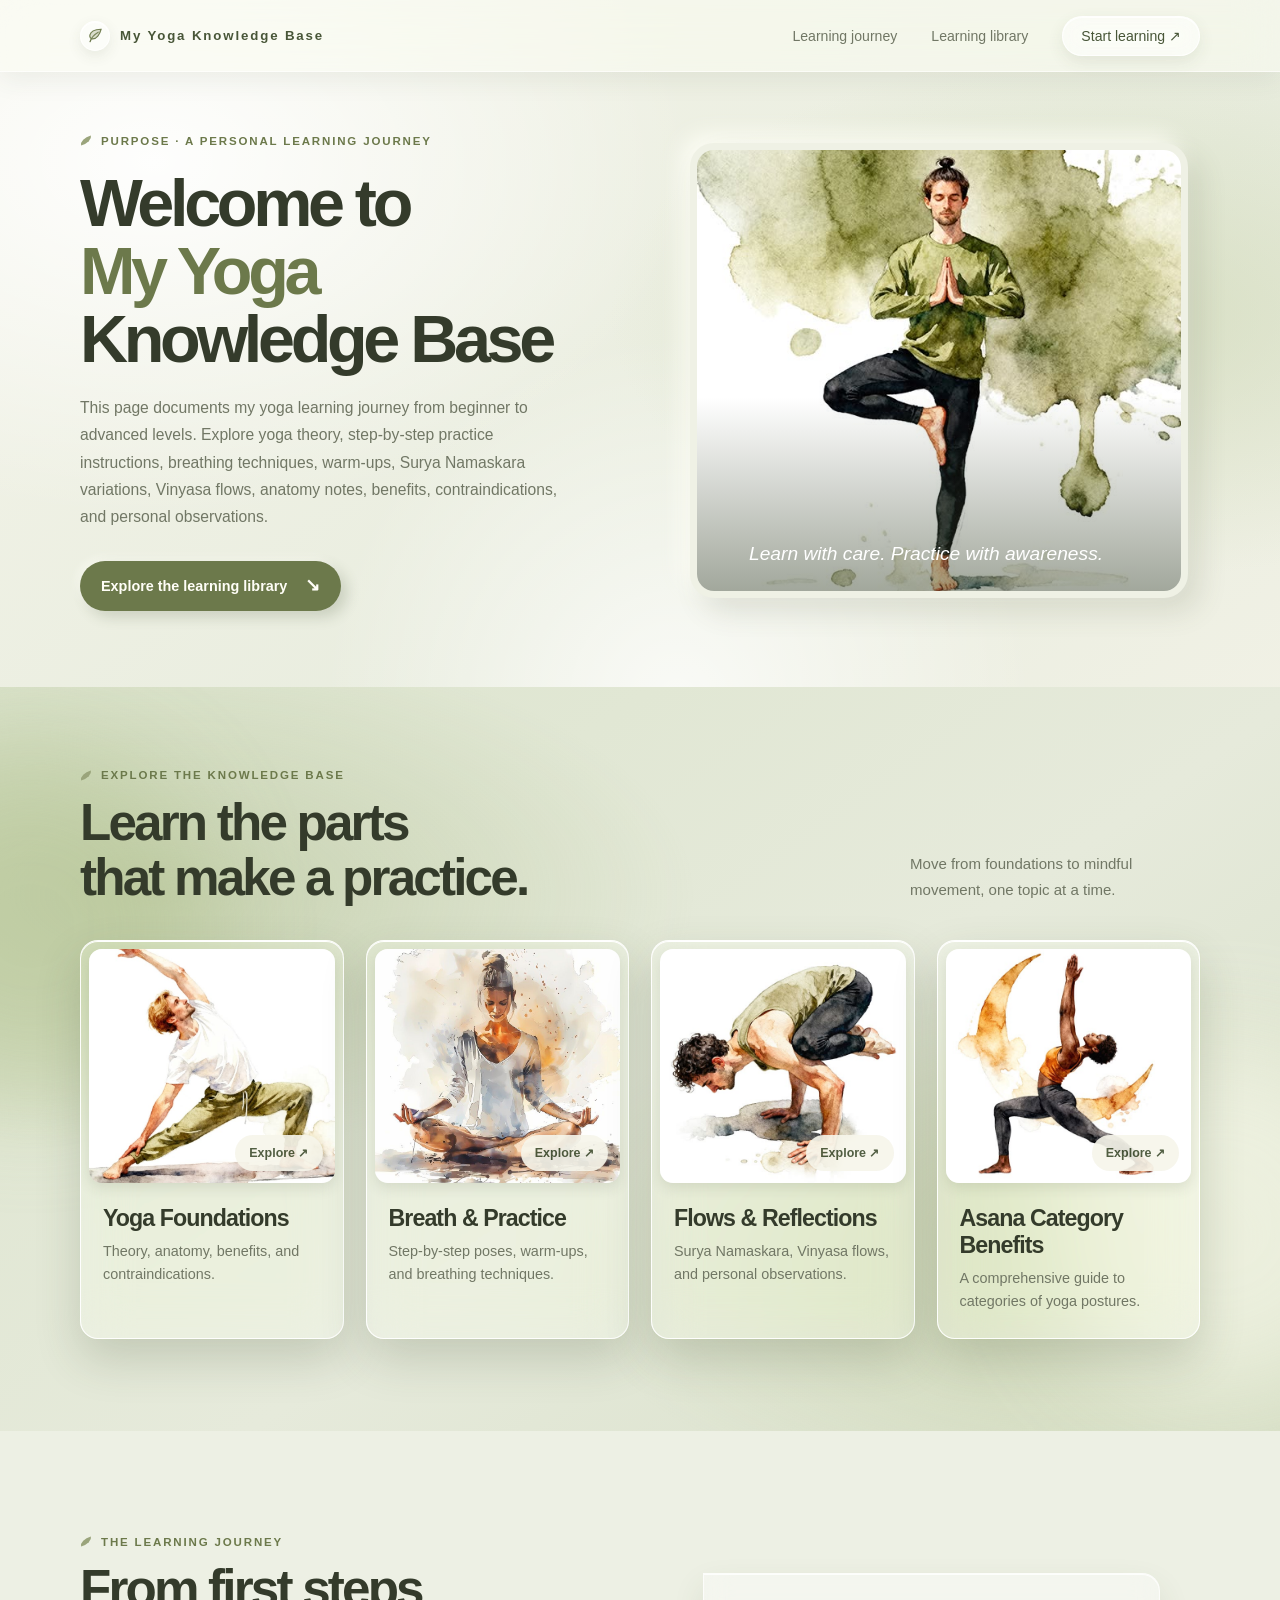
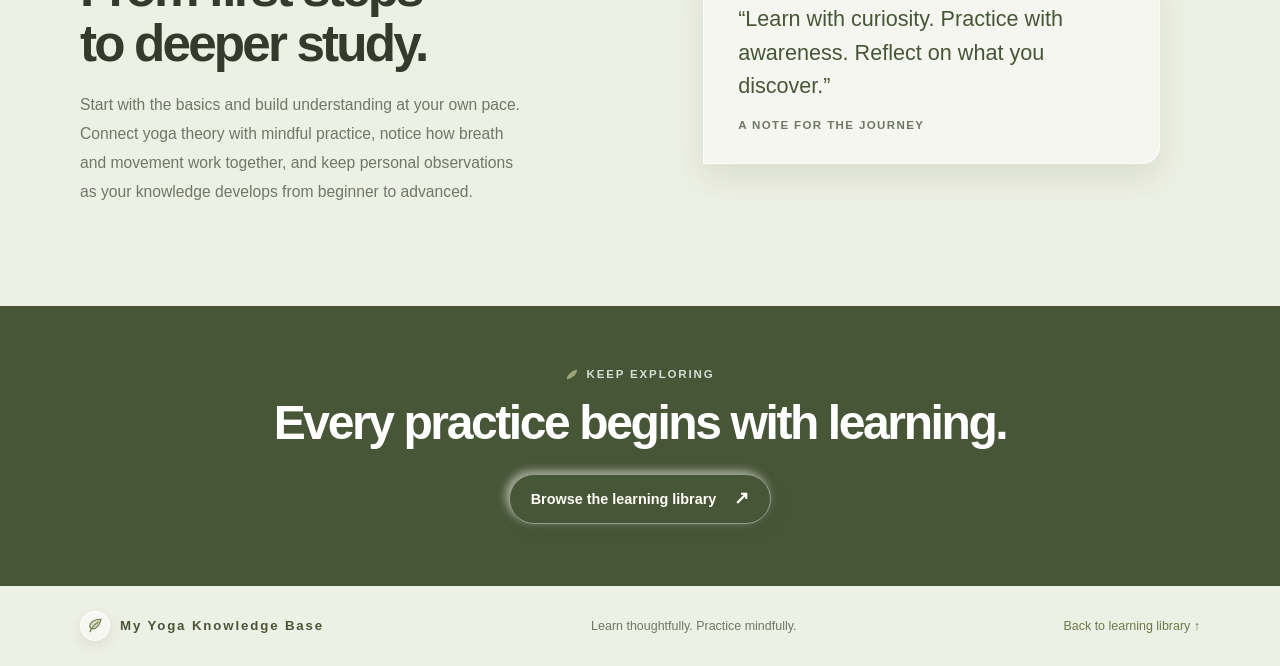
==== commit 8ffe7863: "updated asana program" ====
--- a/index.html
+++ b/index.html
@@ -89,12 +89,12 @@
           <article class="practice-card" data-detail="Browse potential benefits of 11 common asana categories, from standing poses and balances to twists and seated postures.">
             <div class="practice-image">
               <a class="practice-select" href="asana-benefits.html" aria-label="Explore Asana Category Benefits">
-                <img src="images/hero-yoga-illustration.jpg" alt="" loading="lazy">
+                <img src="images/asana-categories.jpg" alt="" loading="lazy">
               </a>
             </div>
             <div class="practice-text">
               <h3>Asana Category Benefits</h3>
-              <p>A clear guide to 11 groups of yoga postures.</p>
+              <p>A comprehensive guide to categories of yoga postures.</p>
             </div>
           </article>
         </div>
